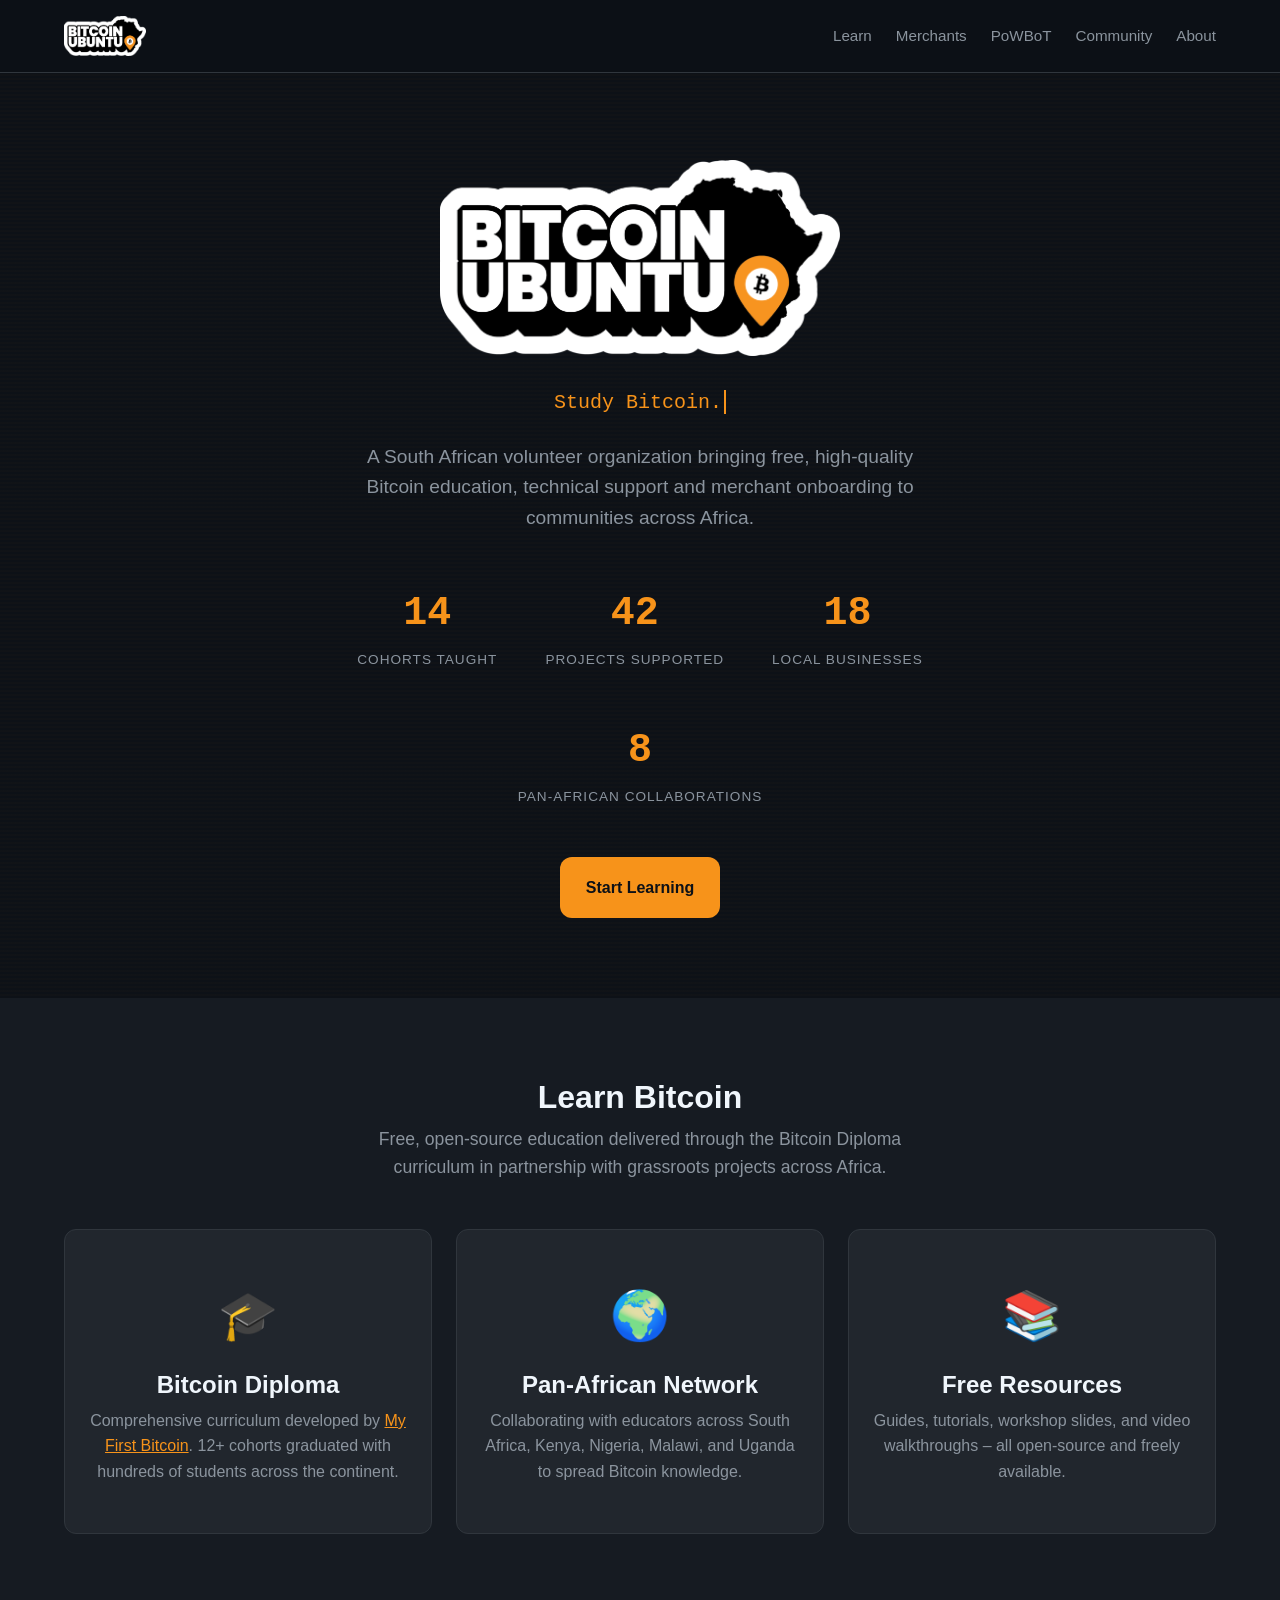
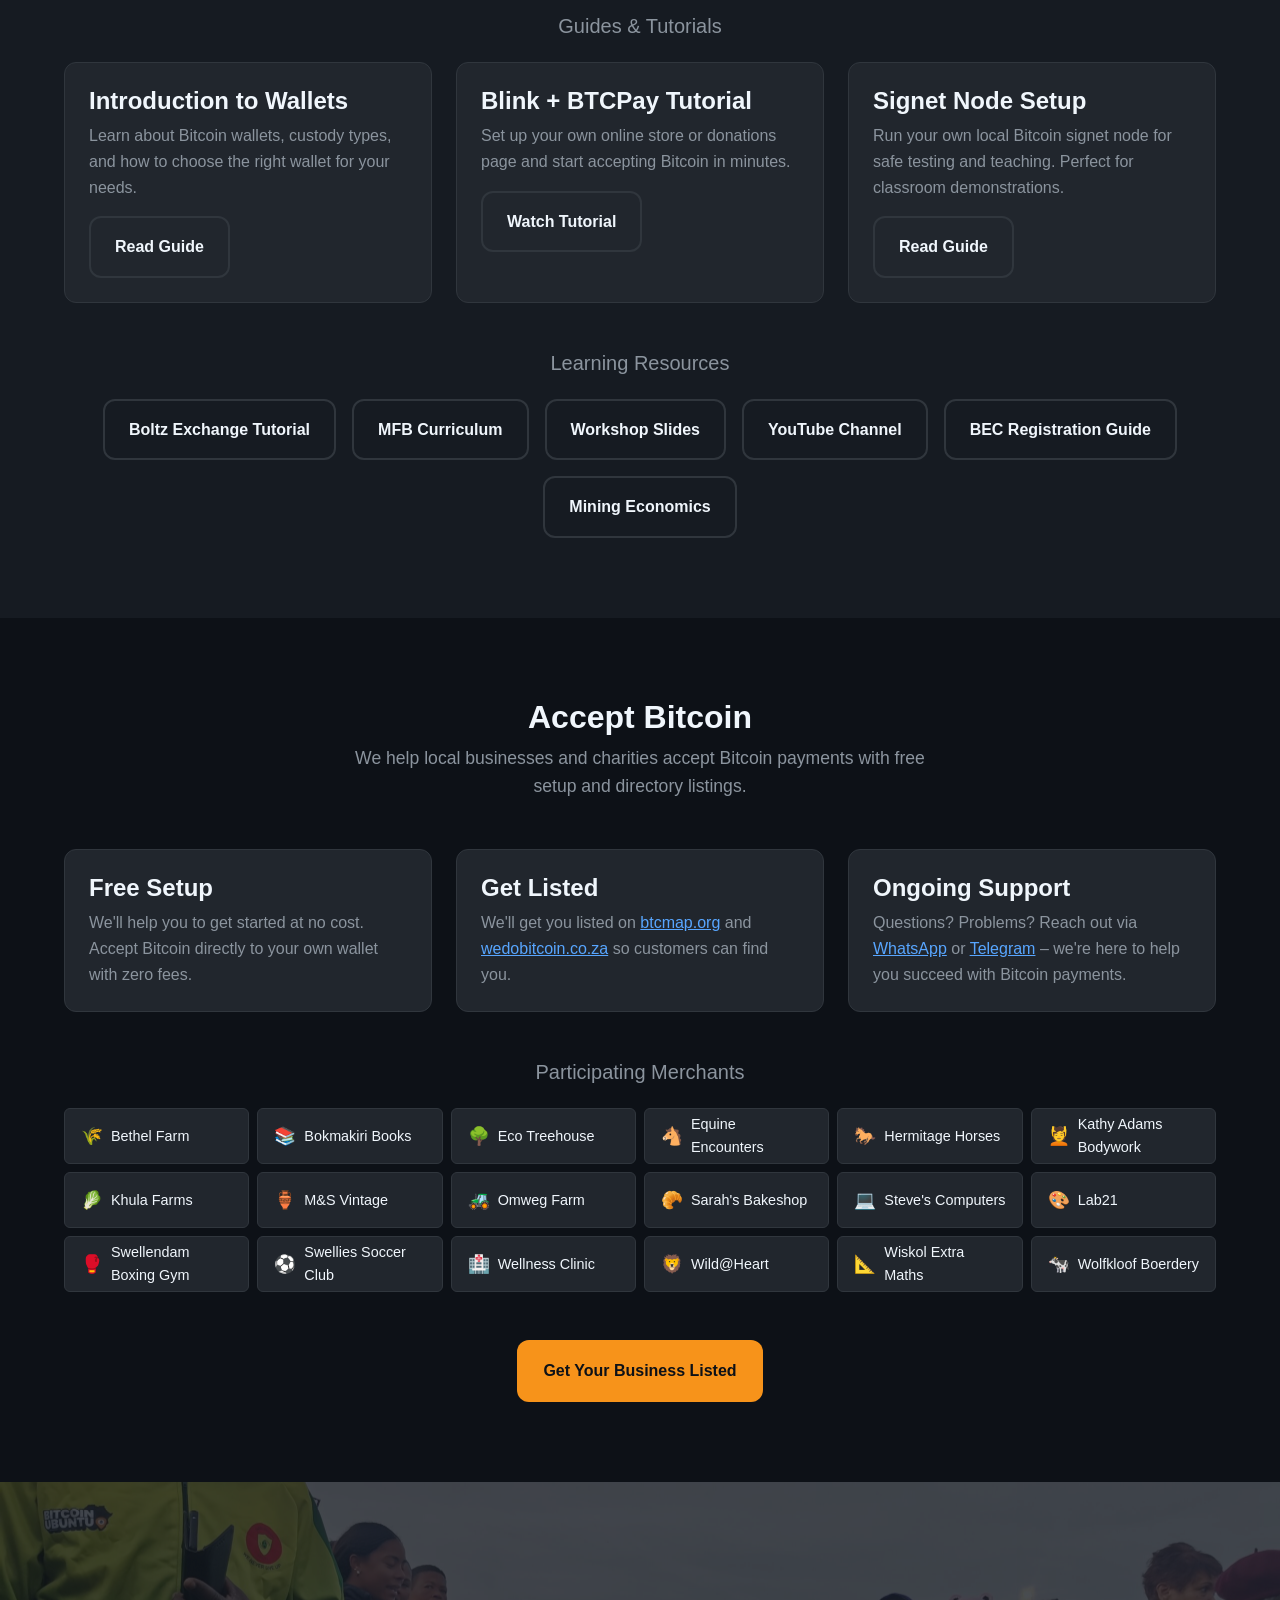
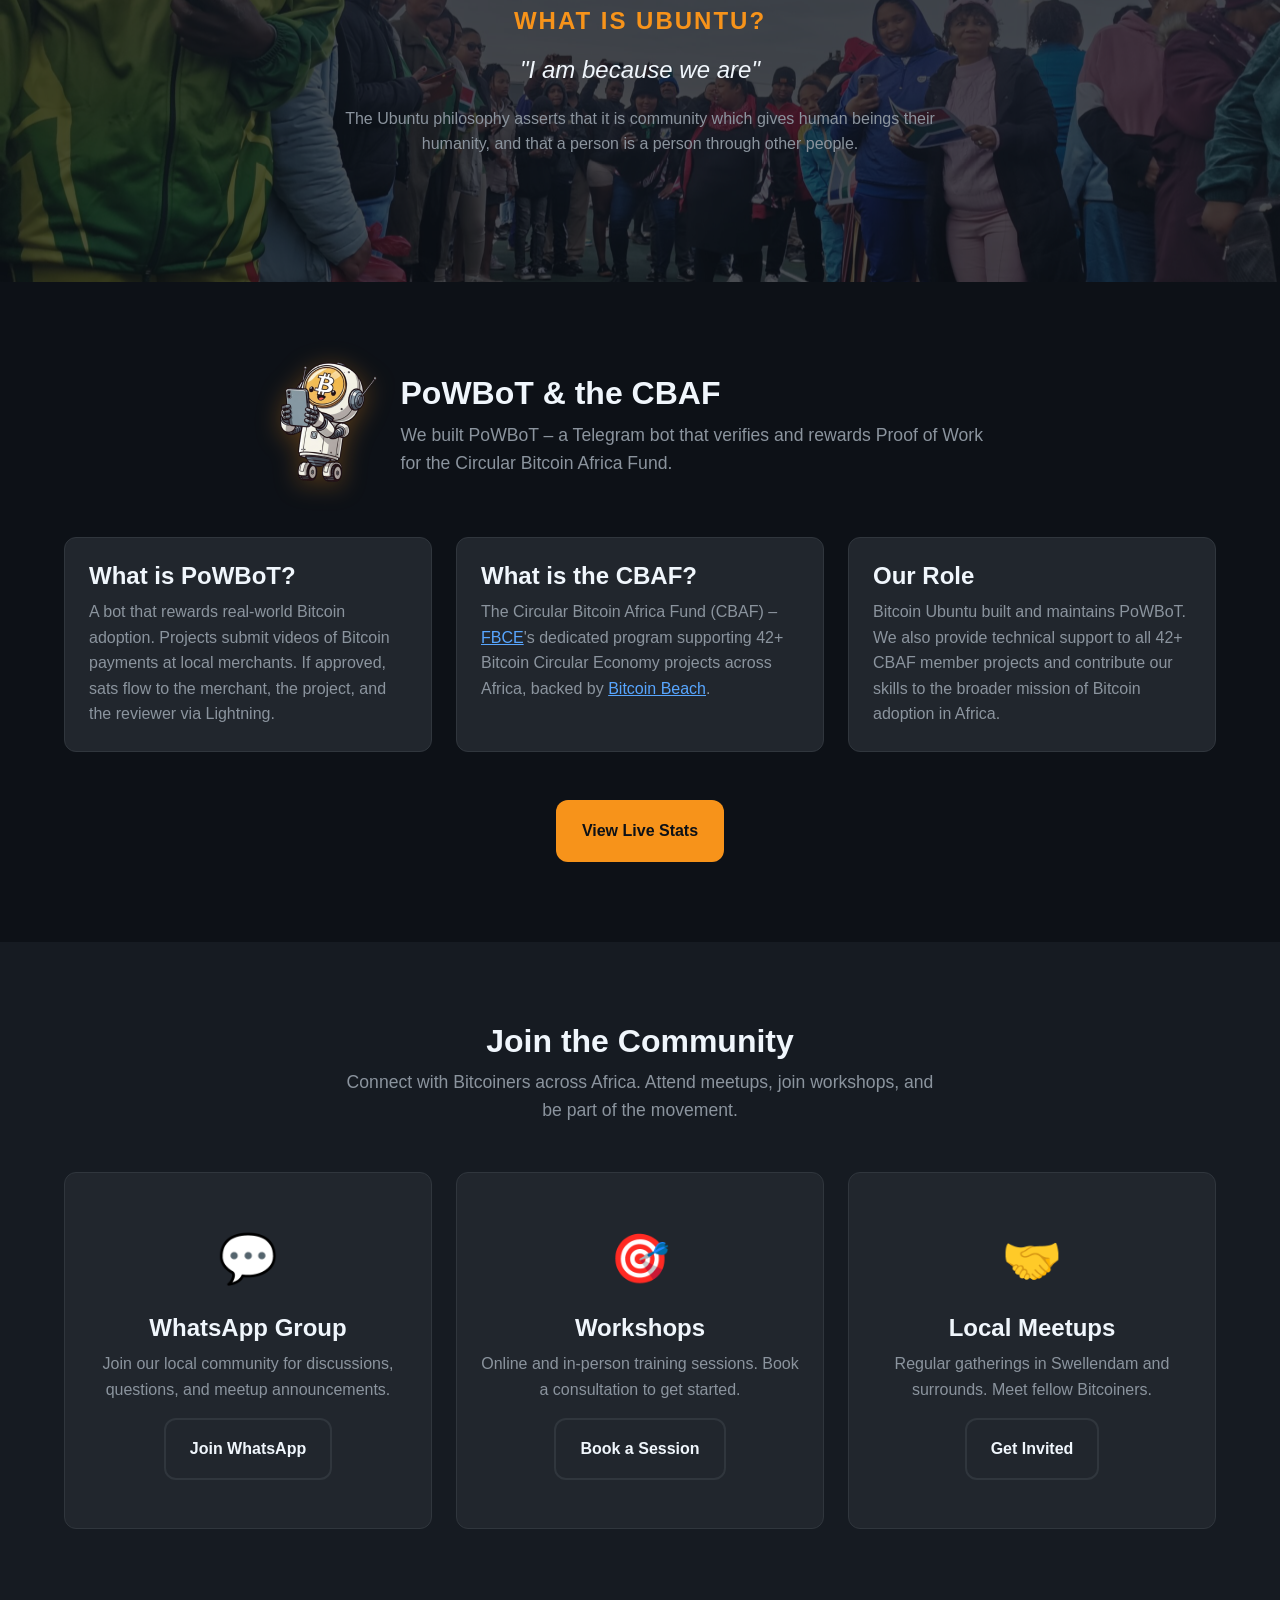
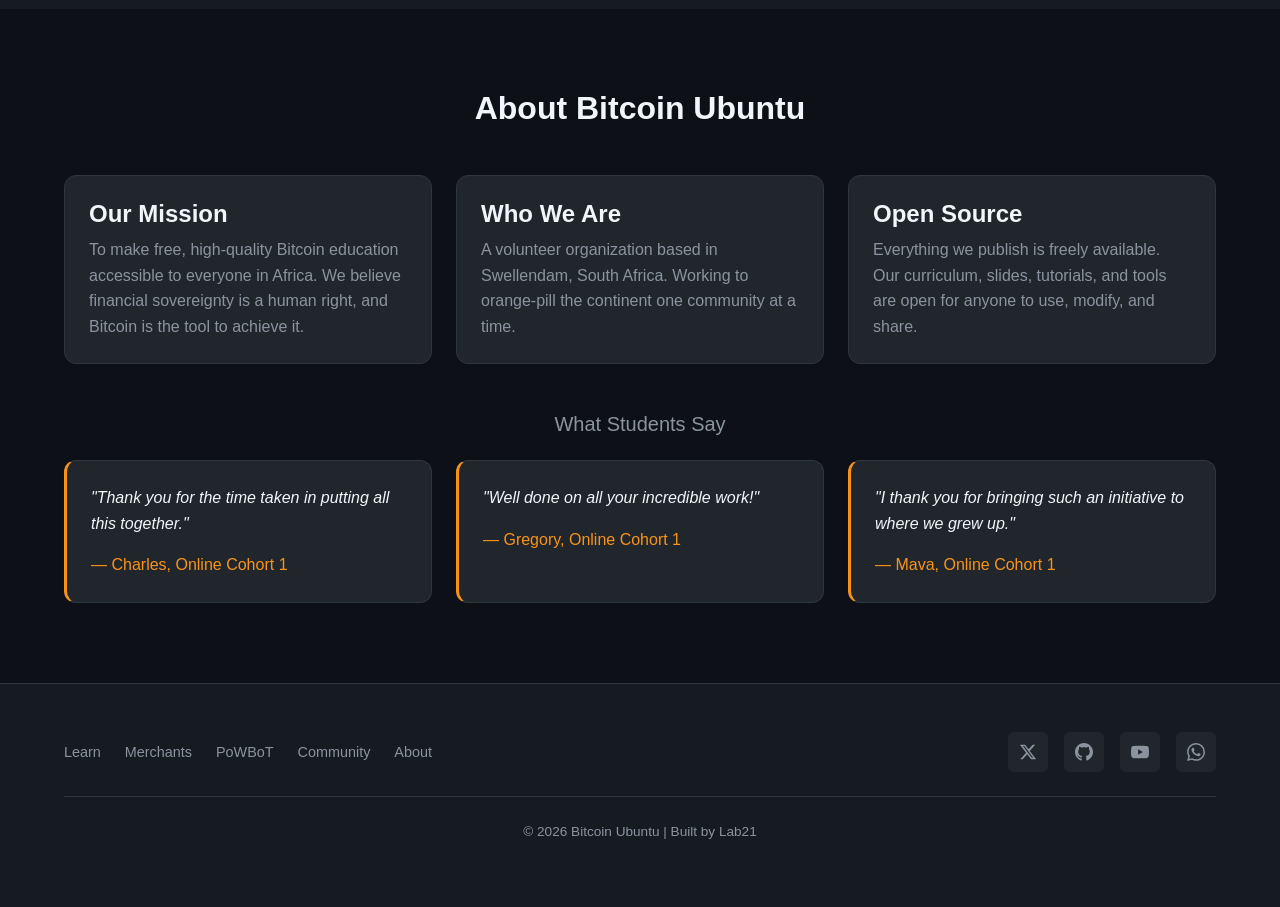
==== index.html @ ec69a024 "Swap PoWBoT and Community sections, remove redundant subtitle - Move PoWBoT section before Community" ====
<!DOCTYPE html>
<html lang="en">
<head>
    <meta charset="UTF-8">
    <meta name="viewport" content="width=device-width, initial-scale=1.0">
    <title>Bitcoin Ubuntu - Bitcoin Education & Adoption in Africa</title>
    <meta name="description" content="South African volunteer organization providing free Bitcoin education and merchant onboarding across Africa.">

    <!-- Favicon -->
    <link rel="icon" type="image/png" href="assets/images/logo.png">

    <!-- Open Graph -->
    <meta property="og:type" content="website">
    <meta property="og:url" content="https://bitcoinubuntu.org/">
    <meta property="og:title" content="Bitcoin Ubuntu - Bitcoin Education & Adoption in Africa">
    <meta property="og:description" content="Free Bitcoin education and merchant onboarding across Africa. I am because we are.">
    <meta property="og:image" content="assets/images/logo.png">

    <!-- Twitter Card -->
    <meta name="twitter:card" content="summary_large_image">
    <meta name="twitter:site" content="@BitcoinUbuntu">

    <!-- Styles -->
    <link rel="stylesheet" href="assets/css/styles.css">
</head>
<body>
    <!-- Navigation -->
    <nav class="nav">
        <div class="nav-container">
            <a href="#" class="nav-logo">
                <img src="assets/images/logo.png" alt="Bitcoin Ubuntu">
            </a>
            <button class="nav-toggle" aria-label="Toggle navigation">
                <span></span>
                <span></span>
                <span></span>
            </button>
            <ul class="nav-links">
                <li><a href="#learn">Learn</a></li>
                <li><a href="#merchants">Merchants</a></li>
                <li><a href="#powbot">PoWBoT</a></li>
                <li><a href="#community">Community</a></li>
                <!-- <li><a href="#support">Support</a></li> -->
                <li><a href="#about">About</a></li>
            </ul>
        </div>
    </nav>

    <!-- Hero Section -->
    <section class="hero">
        <div class="hero-content">
            <img src="assets/images/logo.png" alt="Bitcoin Ubuntu" class="hero-logo">

            <p class="hero-tagline">
                <span id="typed-tagline"></span><span class="typing-cursor"></span>
            </p>

            <p class="hero-description">
                A South African volunteer organization bringing free, high-quality Bitcoin education, technical support and merchant onboarding to communities across Africa.
            </p>

            <!-- Bitcoin Ubuntu Impact Stats -->
            <div class="hero-stats" id="hero-stats">
                <div class="hero-stat">
                    <span class="hero-stat-value">14</span>
                    <span class="hero-stat-label">Cohorts Taught</span>
                </div>
                <div class="hero-stat">
                    <span class="hero-stat-value">42</span>
                    <span class="hero-stat-label">Projects Supported</span>
                </div>
                <div class="hero-stat">
                    <span class="hero-stat-value">18</span>
                    <span class="hero-stat-label">Local Businesses</span>
                </div>
                <div class="hero-stat">
                    <span class="hero-stat-value">8</span>
                    <span class="hero-stat-label">Pan-African Collaborations</span>
                </div>
            </div>

            <div class="hero-cta">
                <a href="#learn" class="btn btn-primary">Start Learning</a>
                <!-- <a href="#support" class="btn btn-secondary">Support the Mission</a> -->
            </div>
        </div>
    </section>

    <!-- Learn Section -->
    <section class="section" id="learn" style="background: var(--bg-secondary);">
        <div class="container">
            <div class="section-header">
                <h2>Learn Bitcoin</h2>
                <p>Free, open-source education delivered through the Bitcoin Diploma curriculum in partnership with grassroots projects across Africa.</p>
            </div>

            <div class="card-grid">
                <div class="card feature-card">
                    <div class="feature-icon">🎓</div>
                    <h3>Bitcoin Diploma</h3>
                    <p>Comprehensive curriculum developed by <a href="https://myfirstbitcoin.io/" target="_blank" style="color: var(--accent-orange); text-decoration: underline;">My First Bitcoin</a>. 12+ cohorts graduated with hundreds of students across the continent.</p>
                </div>
                <div class="card feature-card">
                    <div class="feature-icon">🌍</div>
                    <h3>Pan-African Network</h3>
                    <p>Collaborating with educators across South Africa, Kenya, Nigeria, Malawi, and Uganda to spread Bitcoin knowledge.</p>
                </div>
                <div class="card feature-card">
                    <div class="feature-icon">📚</div>
                    <h3>Free Resources</h3>
                    <p>Guides, tutorials, workshop slides, and video walkthroughs – all open-source and freely available.</p>
                </div>
            </div>


            <!-- Guides & Tutorials -->
            <div style="margin-top: var(--spacing-2xl);">
                <h4 style="color: var(--text-secondary); margin-bottom: var(--spacing-lg); font-weight: 400; text-align: center;">Guides & Tutorials</h4>
                <div class="card-grid" style="margin-bottom: var(--spacing-xl);">
                    <div class="card">
                        <h3 class="text-blue">Introduction to Wallets</h3>
                        <p>Learn about Bitcoin wallets, custody types, and how to choose the right wallet for your needs.</p>
                        <a href="wallets.html" class="btn btn-secondary" style="margin-top: var(--spacing-md);">Read Guide</a>
                    </div>
                    <div class="card">
                        <h3 class="text-purple">Blink + BTCPay Tutorial</h3>
                        <p>Set up your own online store or donations page and start accepting Bitcoin in minutes.</p>
                        <a href="https://youtu.be/uBrmsE4yt2E" target="_blank" class="btn btn-secondary" style="margin-top: var(--spacing-md);">Watch Tutorial</a>
                    </div>
                    <div class="card">
                        <h3 class="text-green">Signet Node Setup</h3>
                        <p>Run your own local Bitcoin signet node for safe testing and teaching. Perfect for classroom demonstrations.</p>
                        <a href="signet-guide.html" class="btn btn-secondary" style="margin-top: var(--spacing-md);">Read Guide</a>
                    </div>
                </div>
            </div>

            <!-- Resources Links -->
            <div style="margin-top: var(--spacing-xl); text-align: center;">
                <h4 style="color: var(--text-secondary); margin-bottom: var(--spacing-lg); font-weight: 400;">Learning Resources</h4>
                <div style="display: flex; flex-wrap: wrap; justify-content: center; gap: var(--spacing-md);">
                    <a href="https://www.youtube.com/watch?v=VSyyas2Nvnw" target="_blank" class="btn btn-secondary">Boltz Exchange Tutorial</a>
                    <a href="https://github.com/MyFirstBitcoin/mfb-curriculum" target="_blank" class="btn btn-secondary">MFB Curriculum</a>
                    <a href="https://github.com/MyFirstBitcoin/Light-Node-Directory/tree/main/South%20Africa%20--%20Bitcoin%20Ubuntu" target="_blank" class="btn btn-secondary">Workshop Slides</a>
                    <a href="https://www.youtube.com/@BitcoinUbuntu" target="_blank" class="btn btn-secondary">YouTube Channel</a>
                    <a href="bec-guide.html" class="btn btn-secondary">BEC Registration Guide</a>
                    <a href="articles/physics-forgot-the-facts.html" class="btn btn-secondary">Mining Economics</a>
                </div>
            </div>
        </div>
    </section>

    <!-- Merchants Section -->
    <section class="section" id="merchants">
        <div class="container">
            <div class="section-header">
                <h2>Accept Bitcoin</h2>
                <p>We help local businesses and charities accept Bitcoin payments with free setup and directory listings.</p>
            </div>

            <div class="card-grid" style="margin-bottom: var(--spacing-xl);">
                <div class="card">
                    <h3 class="text-green">Free Setup</h3>
                    <p>We'll help you to get started at no cost. Accept Bitcoin directly to your own wallet with zero fees.</p>
                </div>
                <div class="card">
                    <h3 class="text-green">Get Listed</h3>
                    <p>We'll get you listed on <a href="https://btcmap.org" target="_blank" style="color: var(--accent-blue); text-decoration: underline;">btcmap.org</a> and <a href="https://wedobitcoin.co.za" target="_blank" style="color: var(--accent-blue); text-decoration: underline;">wedobitcoin.co.za</a> so customers can find you.</p>
                </div>
                <div class="card">
                    <h3 class="text-green">Ongoing Support</h3>
                    <p>Questions? Problems? Reach out via <a href="https://wa.me/27713389109" target="_blank" style="color: var(--accent-blue); text-decoration: underline;">WhatsApp</a> or <a href="https://t.me/bitcoinubuntu" target="_blank" style="color: var(--accent-blue); text-decoration: underline;">Telegram</a> – we're here to help you succeed with Bitcoin payments.</p>
                </div>
            </div>

            <h4 style="text-align: center; color: var(--text-secondary); margin-bottom: var(--spacing-lg); font-weight: 400;">Participating Merchants</h4>

            <div class="merchant-grid" id="merchant-grid">
                <!-- Populated by JavaScript -->
            </div>

            <div style="text-align: center; margin-top: var(--spacing-xl);">
                <a href="https://wa.me/27713389109" target="_blank" class="btn btn-primary">Get Your Business Listed</a>
            </div>
        </div>
    </section>

    <!-- Ubuntu Philosophy Quote Banner -->
    <section class="quote-banner ubuntu-banner" data-parallax="0.4">
        <div class="quote-banner-bg"></div>
        <div class="quote-banner-overlay"></div>
        <div class="quote-banner-content">
            <h3>What is Ubuntu?</h3>
            <blockquote>"I am because we are"</blockquote>
            <p style="color: var(--text-secondary); max-width: 600px; margin: 0 auto;">The Ubuntu philosophy asserts that it is community which gives human beings their humanity, and that a person is a person through other people.</p>
        </div>
    </section>

    <!-- PoWBoT & CBAF Section -->
    <section class="section" id="powbot">
        <div class="container">
            <div class="section-header-with-mascot">
                <a href="https://powbot.africa" target="_blank" title="View PoWBoT Stats">
                    <img src="assets/images/mascot.png" alt="PoWBoT Mascot" class="section-mascot">
                </a>
                <div class="section-header-text">
                    <h2>PoWBoT & the CBAF</h2>
                    <p>We built PoWBoT – a Telegram bot that verifies and rewards Proof of Work for the Circular Bitcoin Africa Fund.</p>
                </div>
            </div>

            <div class="card-grid" style="margin-bottom: var(--spacing-xl);">
                <div class="card">
                    <h3 class="text-orange">What is PoWBoT?</h3>
                    <p>A bot that rewards real-world Bitcoin adoption. Projects submit videos of Bitcoin payments at local merchants. If approved, sats flow to the merchant, the project, and the reviewer via Lightning.</p>
                </div>
                <div class="card">
                    <h3 class="text-orange">What is the CBAF?</h3>
                    <p>The Circular Bitcoin Africa Fund (CBAF) – <a href="https://fbce.io/" target="_blank" style="color: var(--accent-blue); text-decoration: underline;">FBCE</a>'s dedicated program supporting 42+ Bitcoin Circular Economy projects across Africa, backed by <a href="https://twitter.com/bitcoinbeach" target="_blank" style="color: var(--accent-blue); text-decoration: underline;">Bitcoin Beach</a>.</p>
                </div>
                <div class="card">
                    <h3 class="text-orange">Our Role</h3>
                    <p>Bitcoin Ubuntu built and maintains PoWBoT. We also provide technical support to all 42+ CBAF member projects and contribute our skills to the broader mission of Bitcoin adoption in Africa.</p>
                </div>
            </div>

            <div style="text-align: center;">
                <a href="https://powbot.africa" target="_blank" class="btn btn-primary">View Live Stats</a>
            </div>
        </div>
    </section>

    <!-- Community Section -->
    <section class="section" id="community" style="background: var(--bg-secondary);">
        <div class="container">
            <div class="section-header">
                <h2>Join the Community</h2>
                <p>Connect with Bitcoiners across Africa. Attend meetups, join workshops, and be part of the movement.</p>
            </div>

            <div class="card-grid">
                <div class="card feature-card">
                    <div class="feature-icon">💬</div>
                    <h3>WhatsApp Group</h3>
                    <p>Join our local community for discussions, questions, and meetup announcements.</p>
                    <a href="https://wa.me/27713389109" target="_blank" class="btn btn-secondary" style="margin-top: var(--spacing-md);">Join WhatsApp</a>
                </div>
                <div class="card feature-card">
                    <div class="feature-icon">🎯</div>
                    <h3>Workshops</h3>
                    <p>Online and in-person training sessions. Book a consultation to get started.</p>
                    <a href="https://wa.me/27713389109" target="_blank" class="btn btn-secondary" style="margin-top: var(--spacing-md);">Book a Session</a>
                </div>
                <div class="card feature-card">
                    <div class="feature-icon">🤝</div>
                    <h3>Local Meetups</h3>
                    <p>Regular gatherings in Swellendam and surrounds. Meet fellow Bitcoiners.</p>
                    <a href="https://wa.me/27713389109" target="_blank" class="btn btn-secondary" style="margin-top: var(--spacing-md);">Get Invited</a>
                </div>
            </div>
        </div>
    </section>

    <!-- Support Section (commented out - can be restored later)
    <section class="section" id="support" style="background: var(--bg-secondary);">
        <div class="container">
            <div class="section-header">
                <h2>Support Our Work</h2>
                <p>Your donations fund Bitcoin Ubuntu's education, merchant onboarding, and community outreach efforts in South Africa and beyond.</p>
            </div>

            <div class="card-grid">
                <div class="card stat-card">
                    <div id="blink-pay-button-container"></div>
                    <p style="color: var(--text-secondary); margin-top: var(--spacing-md); text-align: center; font-size: 0.85rem;">
                        Or send to: <span class="mono">bitcoinubuntu@blink.sv</span>
                    </p>
                </div>
                <div class="card">
                    <h3>Where Your Sats Go</h3>
                    <p style="color: var(--text-secondary);">100% of donations support our volunteer-run initiatives:</p>
                    <div style="margin-top: var(--spacing-md);">
                        <div class="sats-row">
                            <span style="color: var(--text-secondary);">Education</span>
                            <span class="mono text-orange">Bitcoin Diploma cohorts</span>
                        </div>
                        <div class="sats-row">
                            <span style="color: var(--text-secondary);">Onboarding</span>
                            <span class="mono text-orange">Merchant setup and support</span>
                        </div>
                        <div class="sats-row">
                            <span style="color: var(--text-secondary);">Outreach</span>
                            <span class="mono text-orange">Workshops & meetups</span>
                        </div>
                        <div class="sats-row">
                            <span style="color: var(--text-secondary);">Resources</span>
                            <span class="mono text-orange">Free guides & materials</span>
                        </div>
                        <div class="sats-row" style="border-bottom: none;">
                            <span style="color: var(--text-secondary);">Rewards</span>
                            <span class="mono text-orange">Incentive programmes</span>
                        </div>
                    </div>
                </div>
            </div>
        </div>
    </section>
    -->

    <!-- About Section -->
    <section class="section" id="about">
        <div class="container">
            <div class="section-header">
                <h2>About Bitcoin Ubuntu</h2>
                
            </div>

            <div class="card-grid">
                <div class="card">
                    <h3>Our Mission</h3>
                    <p>To make free, high-quality Bitcoin education accessible to everyone in Africa. We believe financial sovereignty is a human right, and Bitcoin is the tool to achieve it.</p>
                </div>
                <div class="card">
                    <h3>Who We Are</h3>
                    <p>A volunteer organization based in Swellendam, South Africa. Working to orange-pill the continent one community at a time.</p>
                </div>
                <div class="card">
                    <h3>Open Source</h3>
                    <p>Everything we publish is freely available. Our curriculum, slides, tutorials, and tools are open for anyone to use, modify, and share.</p>
                </div>
            </div>

            <!-- Testimonials -->
            <div style="margin-top: var(--spacing-xl);">
                <h4 style="text-align: center; color: var(--text-secondary); margin-bottom: var(--spacing-lg); font-weight: 400;">What Students Say</h4>
                <div class="card-grid">
                    <div class="card" style="border-left: 3px solid var(--accent-orange);">
                        <p style="font-style: italic; color: var(--text-primary);">"Thank you for the time taken in putting all this together."</p>
                        <p style="margin-top: var(--spacing-md); margin-bottom: 0; color: var(--accent-orange); font-weight: 500;">— Charles, Online Cohort 1</p>
                    </div>
                    <div class="card" style="border-left: 3px solid var(--accent-orange);">
                        <p style="font-style: italic; color: var(--text-primary);">"Well done on all your incredible work!"</p>
                        <p style="margin-top: var(--spacing-md); margin-bottom: 0; color: var(--accent-orange); font-weight: 500;">— Gregory, Online Cohort 1</p>
                    </div>
                    <div class="card" style="border-left: 3px solid var(--accent-orange);">
                        <p style="font-style: italic; color: var(--text-primary);">"I thank you for bringing such an initiative to where we grew up."</p>
                        <p style="margin-top: var(--spacing-md); margin-bottom: 0; color: var(--accent-orange); font-weight: 500;">— Mava, Online Cohort 1</p>
                    </div>
                </div>
            </div>
        </div>
    </section>

    <!-- Footer -->
    <footer class="footer">
        <div class="container">
            <div class="footer-content">
                <button class="footer-toggle" aria-label="Toggle footer navigation">
                    <span></span>
                    <span></span>
                    <span></span>
                </button>
                <ul class="footer-links">
                    <li><a href="#learn">Learn</a></li>
                    <li><a href="#merchants">Merchants</a></li>
                    <li><a href="#powbot">PoWBoT</a></li>
                    <li><a href="#community">Community</a></li>
                    <!-- <li><a href="#support">Support</a></li> -->
                    <li><a href="#about">About</a></li>
                </ul>
                <div class="footer-social">
                    <a href="https://x.com/BitcoinUbuntu" target="_blank" title="X (Twitter)">
                        <svg width="18" height="18" viewBox="0 0 24 24" fill="currentColor"><path d="M18.244 2.25h3.308l-7.227 8.26 8.502 11.24H16.17l-5.214-6.817L4.99 21.75H1.68l7.73-8.835L1.254 2.25H8.08l4.713 6.231zm-1.161 17.52h1.833L7.084 4.126H5.117z"/></svg>
                    </a>
                    <a href="https://github.com/BitcoinUbuntu" target="_blank" title="GitHub">
                        <svg width="18" height="18" viewBox="0 0 24 24" fill="currentColor"><path d="M12 0c-6.626 0-12 5.373-12 12 0 5.302 3.438 9.8 8.207 11.387.599.111.793-.261.793-.577v-2.234c-3.338.726-4.033-1.416-4.033-1.416-.546-1.387-1.333-1.756-1.333-1.756-1.089-.745.083-.729.083-.729 1.205.084 1.839 1.237 1.839 1.237 1.07 1.834 2.807 1.304 3.492.997.107-.775.418-1.305.762-1.604-2.665-.305-5.467-1.334-5.467-5.931 0-1.311.469-2.381 1.236-3.221-.124-.303-.535-1.524.117-3.176 0 0 1.008-.322 3.301 1.23.957-.266 1.983-.399 3.003-.404 1.02.005 2.047.138 3.006.404 2.291-1.552 3.297-1.23 3.297-1.23.653 1.653.242 2.874.118 3.176.77.84 1.235 1.911 1.235 3.221 0 4.609-2.807 5.624-5.479 5.921.43.372.823 1.102.823 2.222v3.293c0 .319.192.694.801.576 4.765-1.589 8.199-6.086 8.199-11.386 0-6.627-5.373-12-12-12z"/></svg>
                    </a>
                    <a href="https://www.youtube.com/@BitcoinUbuntu" target="_blank" title="YouTube">
                        <svg width="18" height="18" viewBox="0 0 24 24" fill="currentColor"><path d="M23.498 6.186a3.016 3.016 0 0 0-2.122-2.136C19.505 3.545 12 3.545 12 3.545s-7.505 0-9.377.505A3.017 3.017 0 0 0 .502 6.186C0 8.07 0 12 0 12s0 3.93.502 5.814a3.016 3.016 0 0 0 2.122 2.136c1.871.505 9.376.505 9.376.505s7.505 0 9.377-.505a3.015 3.015 0 0 0 2.122-2.136C24 15.93 24 12 24 12s0-3.93-.502-5.814zM9.545 15.568V8.432L15.818 12l-6.273 3.568z"/></svg>
                    </a>
                    <a href="https://wa.me/27713389109" target="_blank" title="WhatsApp">
                        <svg width="18" height="18" viewBox="0 0 24 24" fill="currentColor"><path d="M17.472 14.382c-.297-.149-1.758-.867-2.03-.967-.273-.099-.471-.148-.67.15-.197.297-.767.966-.94 1.164-.173.199-.347.223-.644.075-.297-.15-1.255-.463-2.39-1.475-.883-.788-1.48-1.761-1.653-2.059-.173-.297-.018-.458.13-.606.134-.133.298-.347.446-.52.149-.174.198-.298.298-.497.099-.198.05-.371-.025-.52-.075-.149-.669-1.612-.916-2.207-.242-.579-.487-.5-.669-.51-.173-.008-.371-.01-.57-.01-.198 0-.52.074-.792.372-.272.297-1.04 1.016-1.04 2.479 0 1.462 1.065 2.875 1.213 3.074.149.198 2.096 3.2 5.077 4.487.709.306 1.262.489 1.694.625.712.227 1.36.195 1.871.118.571-.085 1.758-.719 2.006-1.413.248-.694.248-1.289.173-1.413-.074-.124-.272-.198-.57-.347m-5.421 7.403h-.004a9.87 9.87 0 01-5.031-1.378l-.361-.214-3.741.982.998-3.648-.235-.374a9.86 9.86 0 01-1.51-5.26c.001-5.45 4.436-9.884 9.888-9.884 2.64 0 5.122 1.03 6.988 2.898a9.825 9.825 0 012.893 6.994c-.003 5.45-4.437 9.884-9.885 9.884m8.413-18.297A11.815 11.815 0 0012.05 0C5.495 0 .16 5.335.157 11.892c0 2.096.547 4.142 1.588 5.945L.057 24l6.305-1.654a11.882 11.882 0 005.683 1.448h.005c6.554 0 11.89-5.335 11.893-11.893a11.821 11.821 0 00-3.48-8.413z"/></svg>
                    </a>
                </div>
            </div>
            <p class="footer-copy">
                &copy; 2026 Bitcoin Ubuntu | Built by Lab21
            </p>
        </div>
    </footer>

    <!-- JavaScript -->
    <script src="assets/js/main.js"></script>
    <!-- Blink Pay Button script (commented out - can be restored later)
    <script src="https://blinkbitcoin.github.io/donation-button.blink.sv/js/blink-pay-button.js"></script>
    <script>
        function initBlinkPayButton() {
            if (typeof BlinkPayButton !== 'undefined') {
                BlinkPayButton.init({
                    username: 'bitcoinubuntu',
                    containerId: 'blink-pay-button-container',
                    themeMode: 'dark',
                    language: 'en',
                    defaultAmount: 1000,
                    supportedCurrencies: [{"code": "sats", "name": "sats", "isCrypto": true}],
                    debug: false
                });
            } else {
                setTimeout(initBlinkPayButton, 100);
            }
        }

        if (document.readyState === 'loading') {
            document.addEventListener('DOMContentLoaded', initBlinkPayButton);
        } else {
            initBlinkPayButton();
        }
    </script>
    -->
</body>
</html>
---- assets/css/styles.css ----
/* Bitcoin Ubuntu - Main Stylesheet */

/* ========================================
   CSS CUSTOM PROPERTIES
   ======================================== */

:root {
    /* Backgrounds */
    --bg-primary: #0d1117;
    --bg-secondary: #161b22;
    --bg-card: #21262d;

    /* Text */
    --text-primary: #f0f6fc;
    --text-secondary: #8b949e;

    /* Vibrant Accents */
    --accent-orange: #f7931a;
    --accent-green: #3fb950;
    --accent-blue: #58a6ff;
    --accent-purple: #a371f7;
    --accent-red: #f85149;

    /* Borders */
    --border: #30363d;

    /* Typography - System UI fonts (matches PoWBoT dashboard) */
    --font-body: -apple-system, BlinkMacSystemFont, 'Segoe UI', Roboto, Oxygen, Ubuntu, sans-serif;
    --font-mono: ui-monospace, SFMono-Regular, 'SF Mono', Menlo, Consolas, 'Liberation Mono', monospace;

    /* Spacing */
    --spacing-xs: 4px;
    --spacing-sm: 8px;
    --spacing-md: 16px;
    --spacing-lg: 24px;
    --spacing-xl: 48px;
    --spacing-2xl: 80px;

    /* Border radius */
    --radius-sm: 6px;
    --radius-md: 12px;
    --radius-lg: 16px;

    /* Transitions */
    --transition-fast: 150ms ease;
    --transition-normal: 250ms ease;
}

/* ========================================
   RESET & BASE
   ======================================== */

*, *::before, *::after {
    margin: 0;
    padding: 0;
    box-sizing: border-box;
}

html {
    scroll-behavior: smooth;
    overflow-x: hidden;
}

@media (prefers-reduced-motion: reduce) {
    html {
        scroll-behavior: auto;
    }
    *, *::before, *::after {
        animation-duration: 0.01ms !important;
        animation-iteration-count: 1 !important;
        transition-duration: 0.01ms !important;
    }
}

body {
    font-family: var(--font-body);
    font-size: 16px;
    line-height: 1.6;
    color: var(--text-primary);
    background: var(--bg-primary);
    min-height: 100vh;
    overflow-x: hidden;
}

/* ========================================
   TYPOGRAPHY
   ======================================== */

h1, h2, h3, h4, h5, h6 {
    font-family: var(--font-body);
    font-weight: 600;
    line-height: 1.2;
    margin-bottom: var(--spacing-md);
}

h1 { font-size: 3rem; font-weight: 700; }
h2 { font-size: 2rem; }
h3 { font-size: 1.5rem; }
h4 { font-size: 1.25rem; }

p {
    margin-bottom: var(--spacing-md);
    color: var(--text-secondary);
}

a {
    color: var(--accent-blue);
    text-decoration: none;
    transition: color var(--transition-fast);
}

a:hover {
    color: var(--accent-orange);
}

.mono {
    font-family: var(--font-mono);
}

.text-orange { color: var(--accent-orange); }
.text-green { color: var(--accent-green); }
.text-blue { color: var(--accent-blue); }
.text-purple { color: var(--accent-purple); }

/* ========================================
   LAYOUT
   ======================================== */

.container {
    max-width: 1200px;
    margin: 0 auto;
    padding: 0 var(--spacing-lg);
}

.section {
    padding: var(--spacing-2xl) 0;
}

.section-header {
    text-align: center;
    margin-bottom: var(--spacing-xl);
}

.section-header h2 {
    color: var(--text-primary);
    margin-bottom: var(--spacing-sm);
}

.section-header p {
    font-size: 1.1rem;
    max-width: 600px;
    margin: 0 auto;
}

/* Section header with mascot */
.section-header-with-mascot {
    display: flex;
    align-items: center;
    justify-content: center;
    gap: var(--spacing-lg);
    margin-bottom: var(--spacing-xl);
    text-align: left;
}

.section-header-with-mascot .section-header-text {
    max-width: 600px;
}

.section-header-with-mascot h2 {
    color: var(--text-primary);
    margin-bottom: var(--spacing-sm);
}

.section-header-with-mascot p {
    font-size: 1.1rem;
    color: var(--text-secondary);
    margin: 0;
}

.section-mascot {
    height: 120px;
    width: auto;
    object-fit: contain;
    filter: drop-shadow(0 4px 12px rgba(247, 147, 26, 0.3));
    transition: transform 0.25s ease;
    flex-shrink: 0;
}

.section-mascot:hover {
    transform: scale(1.08);
}

@media (max-width: 600px) {
    .section-header-with-mascot {
        flex-direction: column;
        text-align: center;
    }

    .section-mascot {
        height: 100px;
    }
}

/* ========================================
   NAVIGATION
   ======================================== */

.nav {
    position: fixed;
    top: 0;
    left: 0;
    right: 0;
    z-index: 1000;
    background: rgba(13, 17, 23, 0.9);
    backdrop-filter: blur(10px);
    border-bottom: 1px solid var(--border);
}

.nav-container {
    max-width: 1200px;
    margin: 0 auto;
    padding: var(--spacing-md) var(--spacing-lg);
    display: flex;
    align-items: center;
    justify-content: space-between;
}

.nav-logo {
    display: flex;
    align-items: center;
    gap: var(--spacing-sm);
}

.nav-logo img {
    height: 40px;
    width: auto;
}

.nav-links {
    display: flex;
    align-items: center;
    gap: var(--spacing-lg);
    list-style: none;
}

.nav-links a {
    color: var(--text-secondary);
    font-weight: 500;
    font-size: 0.95rem;
    transition: color var(--transition-fast);
}

.nav-links a:hover,
.nav-links a.active {
    color: var(--accent-orange);
}

.nav-toggle {
    display: none;
    flex-direction: column;
    gap: 4px;
    background: none;
    border: none;
    cursor: pointer;
    padding: var(--spacing-sm);
}

.nav-toggle span {
    width: 24px;
    height: 2px;
    background: var(--text-primary);
    transition: var(--transition-fast);
}

@media (max-width: 768px) {
    .nav-toggle {
        display: flex;
    }

    .nav-links {
        position: absolute;
        top: 100%;
        left: 0;
        right: 0;
        flex-direction: column;
        background: var(--bg-secondary);
        border-bottom: 1px solid var(--border);
        padding: var(--spacing-lg);
        gap: var(--spacing-md);
        display: none;
    }

    .nav-links.active {
        display: flex;
    }
}

/* ========================================
   HERO SECTION
   ======================================== */

.hero {
    min-height: 100vh;
    display: flex;
    align-items: center;
    justify-content: center;
    text-align: center;
    padding: var(--spacing-2xl) var(--spacing-lg);
    padding-top: calc(var(--spacing-2xl) + 80px);
    position: relative;
    overflow: hidden;
}

.hero::before {
    content: '';
    position: absolute;
    top: 0;
    left: 0;
    right: 0;
    bottom: 0;
    background:
        repeating-linear-gradient(
            0deg,
            transparent,
            transparent 2px,
            rgba(247, 147, 26, 0.03) 2px,
            rgba(247, 147, 26, 0.03) 4px
        );
    pointer-events: none;
    opacity: 0.5;
}

.hero-content {
    position: relative;
    z-index: 1;
    max-width: 800px;
}

.hero-logo {
    max-width: 400px;
    width: 100%;
    margin-bottom: var(--spacing-lg);
}

.hero-tagline {
    font-family: var(--font-mono);
    font-size: 1.25rem;
    color: var(--accent-orange);
    margin-bottom: var(--spacing-lg);
    line-height: 1.5;
}

.hero-description {
    font-size: 1.2rem;
    color: var(--text-secondary);
    margin-bottom: var(--spacing-xl);
    max-width: 600px;
    margin-left: auto;
    margin-right: auto;
}

.hero-stats {
    display: flex;
    justify-content: center;
    gap: var(--spacing-xl);
    flex-wrap: wrap;
    margin-bottom: var(--spacing-xl);
}

.hero-stat {
    text-align: center;
}

.hero-stat-value {
    font-family: var(--font-mono);
    font-size: 2.5rem;
    font-weight: 700;
    color: var(--accent-orange);
    display: block;
}

.hero-stat-label {
    font-size: 0.85rem;
    color: var(--text-secondary);
    text-transform: uppercase;
    letter-spacing: 1px;
}

.hero-cta {
    display: flex;
    justify-content: center;
    gap: var(--spacing-md);
    flex-wrap: wrap;
}

/* ========================================
   BUTTONS
   ======================================== */

.btn {
    display: inline-flex;
    align-items: center;
    gap: var(--spacing-sm);
    padding: var(--spacing-md) var(--spacing-lg);
    border-radius: var(--radius-md);
    font-family: var(--font-body);
    font-weight: 600;
    font-size: 1rem;
    text-decoration: none;
    cursor: pointer;
    border: 2px solid transparent;
    transition: all var(--transition-fast);
}

.btn-primary {
    background: var(--accent-orange);
    color: var(--bg-primary);
}

.btn-primary:hover {
    background: transparent;
    border-color: var(--accent-orange);
    color: var(--accent-orange);
}

.btn-secondary {
    background: transparent;
    border-color: var(--border);
    color: var(--text-primary);
}

.btn-secondary:hover {
    border-color: var(--accent-blue);
    color: var(--accent-blue);
}

/* ========================================
   CARDS
   ======================================== */

.card {
    background: var(--bg-card);
    border: 1px solid var(--border);
    border-radius: var(--radius-md);
    padding: var(--spacing-lg);
    transition: border-color var(--transition-fast);
}

.card:hover {
    border-color: var(--accent-orange);
}

.card-grid {
    display: grid;
    grid-template-columns: repeat(auto-fit, minmax(300px, 1fr));
    gap: var(--spacing-lg);
}

.card h3 {
    color: var(--text-primary);
    margin-bottom: var(--spacing-sm);
}

.card p {
    margin-bottom: 0;
}

/* Feature cards with icons */
.feature-card {
    text-align: center;
    padding: var(--spacing-xl) var(--spacing-lg);
}

.feature-icon {
    font-size: 3rem;
    margin-bottom: var(--spacing-md);
}

/* Stat cards */
.stat-card {
    background: linear-gradient(135deg, rgba(247, 147, 26, 0.1), rgba(247, 147, 26, 0.02));
    border-color: var(--accent-orange);
}

.stat-card .stat-value {
    font-family: var(--font-mono);
    font-size: 2rem;
    font-weight: 700;
    color: var(--accent-orange);
}

.stat-card .stat-label {
    color: var(--text-secondary);
    font-size: 0.9rem;
}

/* Where Your Sats Go rows */
.sats-row {
    display: flex;
    justify-content: space-between;
    align-items: baseline;
    padding: var(--spacing-sm) 0;
    border-bottom: 1px solid var(--border);
    gap: var(--spacing-md);
}

/* ========================================
   PARTNER GRID
   ======================================== */

.partner-grid {
    display: flex;
    flex-wrap: wrap;
    gap: var(--spacing-lg);
    align-items: center;
    justify-content: center;
}

.partner-logo {
    max-width: 100px;
    max-height: 50px;
    width: auto;
    height: auto;
    opacity: 0.9;
    transition: all var(--transition-fast);
}

.partner-logo:hover {
    opacity: 1;
    transform: scale(1.05);
}

/* ========================================
   MERCHANT DIRECTORY
   ======================================== */

.merchant-grid {
    display: grid;
    grid-template-columns: repeat(auto-fill, minmax(180px, 1fr));
    gap: var(--spacing-sm);
}

.merchant-item {
    display: flex;
    align-items: center;
    gap: var(--spacing-sm);
    padding: var(--spacing-sm) var(--spacing-md);
    background: var(--bg-card);
    border-radius: var(--radius-sm);
    border: 1px solid var(--border);
    transition: all var(--transition-fast);
    text-decoration: none;
    height: 56px;
}

.merchant-item:hover {
    border-color: var(--accent-green);
    color: inherit;
}

.merchant-icon {
    font-size: 1.1rem;
    flex-shrink: 0;
}

.merchant-name {
    color: var(--text-primary);
    font-size: 0.9rem;
}


/* ========================================
   SOCIAL FEED
   ======================================== */

.feed-item {
    display: flex;
    gap: var(--spacing-md);
    padding: var(--spacing-md);
    background: var(--bg-secondary);
    border-radius: var(--radius-sm);
    margin-bottom: var(--spacing-sm);
    border: 1px solid transparent;
    transition: all var(--transition-fast);
}

.feed-item:hover {
    border-color: var(--accent-blue);
}

.feed-icon {
    font-size: 1.2rem;
    flex-shrink: 0;
}

.feed-content {
    flex: 1;
    min-width: 0;
}

.feed-text {
    color: var(--text-primary);
    margin-bottom: var(--spacing-xs);
}

.feed-meta {
    font-size: 0.85rem;
    color: var(--text-secondary);
}

/* ========================================
   DONATE SECTION
   ======================================== */

.donate-card {
    text-align: center;
    padding: var(--spacing-xl);
}

/* ========================================
   FOOTER
   ======================================== */

.footer {
    background: var(--bg-secondary);
    border-top: 1px solid var(--border);
    padding: var(--spacing-xl) 0;
}

.footer-content {
    display: flex;
    justify-content: space-between;
    align-items: center;
    flex-wrap: wrap;
    gap: var(--spacing-lg);
}

.footer-links {
    display: flex;
    gap: var(--spacing-lg);
    list-style: none;
}

.footer-links a {
    color: var(--text-secondary);
    font-size: 0.9rem;
}

.footer-links a:hover {
    color: var(--accent-orange);
}

.footer-social {
    display: flex;
    gap: var(--spacing-md);
}

.footer-social a {
    width: 40px;
    height: 40px;
    display: flex;
    align-items: center;
    justify-content: center;
    background: var(--bg-card);
    border-radius: var(--radius-sm);
    color: var(--text-secondary);
    transition: all var(--transition-fast);
}

.footer-social a:hover {
    background: var(--accent-orange);
    color: var(--bg-primary);
}

.footer-copy {
    width: 100%;
    text-align: center;
    padding-top: var(--spacing-lg);
    margin-top: var(--spacing-lg);
    border-top: 1px solid var(--border);
    color: var(--text-secondary);
    font-size: 0.85rem;
}

.footer-toggle {
    display: none;
    flex-direction: column;
    gap: 4px;
    background: none;
    border: none;
    cursor: pointer;
    padding: var(--spacing-sm);
}

.footer-toggle span {
    width: 24px;
    height: 2px;
    background: var(--text-primary);
    transition: var(--transition-fast);
}

/* ========================================
   TYPING ANIMATION
   ======================================== */

.typing-cursor {
    display: inline-block;
    width: 2px;
    height: 1.2em;
    background: var(--accent-orange);
    margin-left: 2px;
    animation: blink 1s step-end infinite;
    vertical-align: text-bottom;
}

@keyframes blink {
    0%, 100% { opacity: 1; }
    50% { opacity: 0; }
}

/* ========================================
   SCAN LINES OVERLAY (subtle)
   ======================================== */

.scan-lines {
    position: relative;
}

.scan-lines::after {
    content: '';
    position: absolute;
    top: 0;
    left: 0;
    right: 0;
    bottom: 0;
    background: repeating-linear-gradient(
        0deg,
        transparent,
        transparent 2px,
        rgba(0, 0, 0, 0.1) 2px,
        rgba(0, 0, 0, 0.1) 4px
    );
    pointer-events: none;
    opacity: 0.3;
}

/* ========================================
   COUNTRY FLAGS
   ======================================== */

.country-tags {
    display: flex;
    flex-wrap: wrap;
    gap: var(--spacing-sm);
    justify-content: center;
}

.country-tag {
    display: inline-flex;
    align-items: center;
    gap: var(--spacing-xs);
    background: var(--bg-secondary);
    padding: var(--spacing-sm) var(--spacing-md);
    border-radius: 20px;
    font-size: 0.9rem;
}

.country-flag {
    font-size: 1.1rem;
}

.country-name {
    color: var(--text-primary);
}

.country-count {
    color: var(--text-secondary);
    font-size: 0.8rem;
}

/* ========================================
   PARALLAX QUOTE BANNERS
   ======================================== */

.quote-banner {
    position: relative;
    min-height: 400px;
    display: flex;
    align-items: center;
    justify-content: center;
    text-align: center;
    padding: var(--spacing-2xl) var(--spacing-lg);
    overflow: hidden;
}

.quote-banner-bg {
    position: absolute;
    top: -50%;
    left: 0;
    width: 100%;
    height: 200%;
    background-position: center;
    background-size: cover;
    background-repeat: no-repeat;
    will-change: transform;
}

.quote-banner-overlay {
    position: absolute;
    top: 0;
    left: 0;
    right: 0;
    bottom: 0;
    background: rgba(13, 17, 23, 0.75);
    z-index: 1;
}

.quote-banner-content {
    position: relative;
    z-index: 2;
    max-width: 800px;
}

.quote-banner h3 {
    font-size: 1.5rem;
    color: var(--accent-orange);
    margin-bottom: var(--spacing-md);
    text-transform: uppercase;
    letter-spacing: 2px;
}

.quote-banner blockquote {
    font-size: 1.5rem;
    font-style: italic;
    color: var(--text-primary);
    line-height: 1.6;
    margin-bottom: var(--spacing-md);
}

.quote-banner .quote-author {
    font-family: var(--font-mono);
    font-size: 0.9rem;
    color: var(--accent-orange);
}

.ubuntu-banner .quote-banner-bg {
    background-image: url('../images/photos/ubuntu-crowd.jpg');
}

.finney-banner .quote-banner-bg {
    background-image: url('../images/photos/soccer-team.jpg');
}

@media (max-width: 768px) {
    .quote-banner {
        min-height: 350px;
    }

    .quote-banner blockquote {
        font-size: 1.2rem;
    }

    .quote-banner-bg {
        top: 0;
        height: 100%;
    }
}

/* ========================================
   RESPONSIVE ADJUSTMENTS
   ======================================== */

@media (max-width: 768px) {
    h1 { font-size: 2rem; }
    h2 { font-size: 1.5rem; }

    .hero {
        padding-top: calc(var(--spacing-xl) + 60px);
    }

    .hero-logo {
        max-width: 280px;
    }

    .hero-tagline {
        min-height: 3em;
        display: flex;
        align-items: center;
        justify-content: center;
    }

    .hero-stat-value {
        font-size: 2rem;
    }

    .hero-stats {
        gap: var(--spacing-lg);
    }

    .section {
        padding: var(--spacing-xl) 0;
    }
}

@media (max-width: 480px) {
    .container {
        padding: 0 var(--spacing-md);
    }

    .hero-cta {
        flex-direction: column;
        width: 100%;
    }

    .btn {
        width: 100%;
        justify-content: center;
    }

    .footer-toggle {
        display: flex;
        order: -1;
    }

    .footer-content {
        flex-direction: column;
        text-align: center;
        position: relative;
    }

    .footer-links {
        flex-direction: column;
        gap: var(--spacing-sm);
        padding: var(--spacing-md) 0;
        display: none;
        width: 100%;
    }

    .footer-links.active {
        display: flex;
    }

    .footer-social {
        justify-content: center;
    }

    .sats-row {
        flex-direction: column;
        align-items: flex-start;
        gap: var(--spacing-xs);
    }

    .sats-row span:first-child {
        font-weight: 500;
    }
}
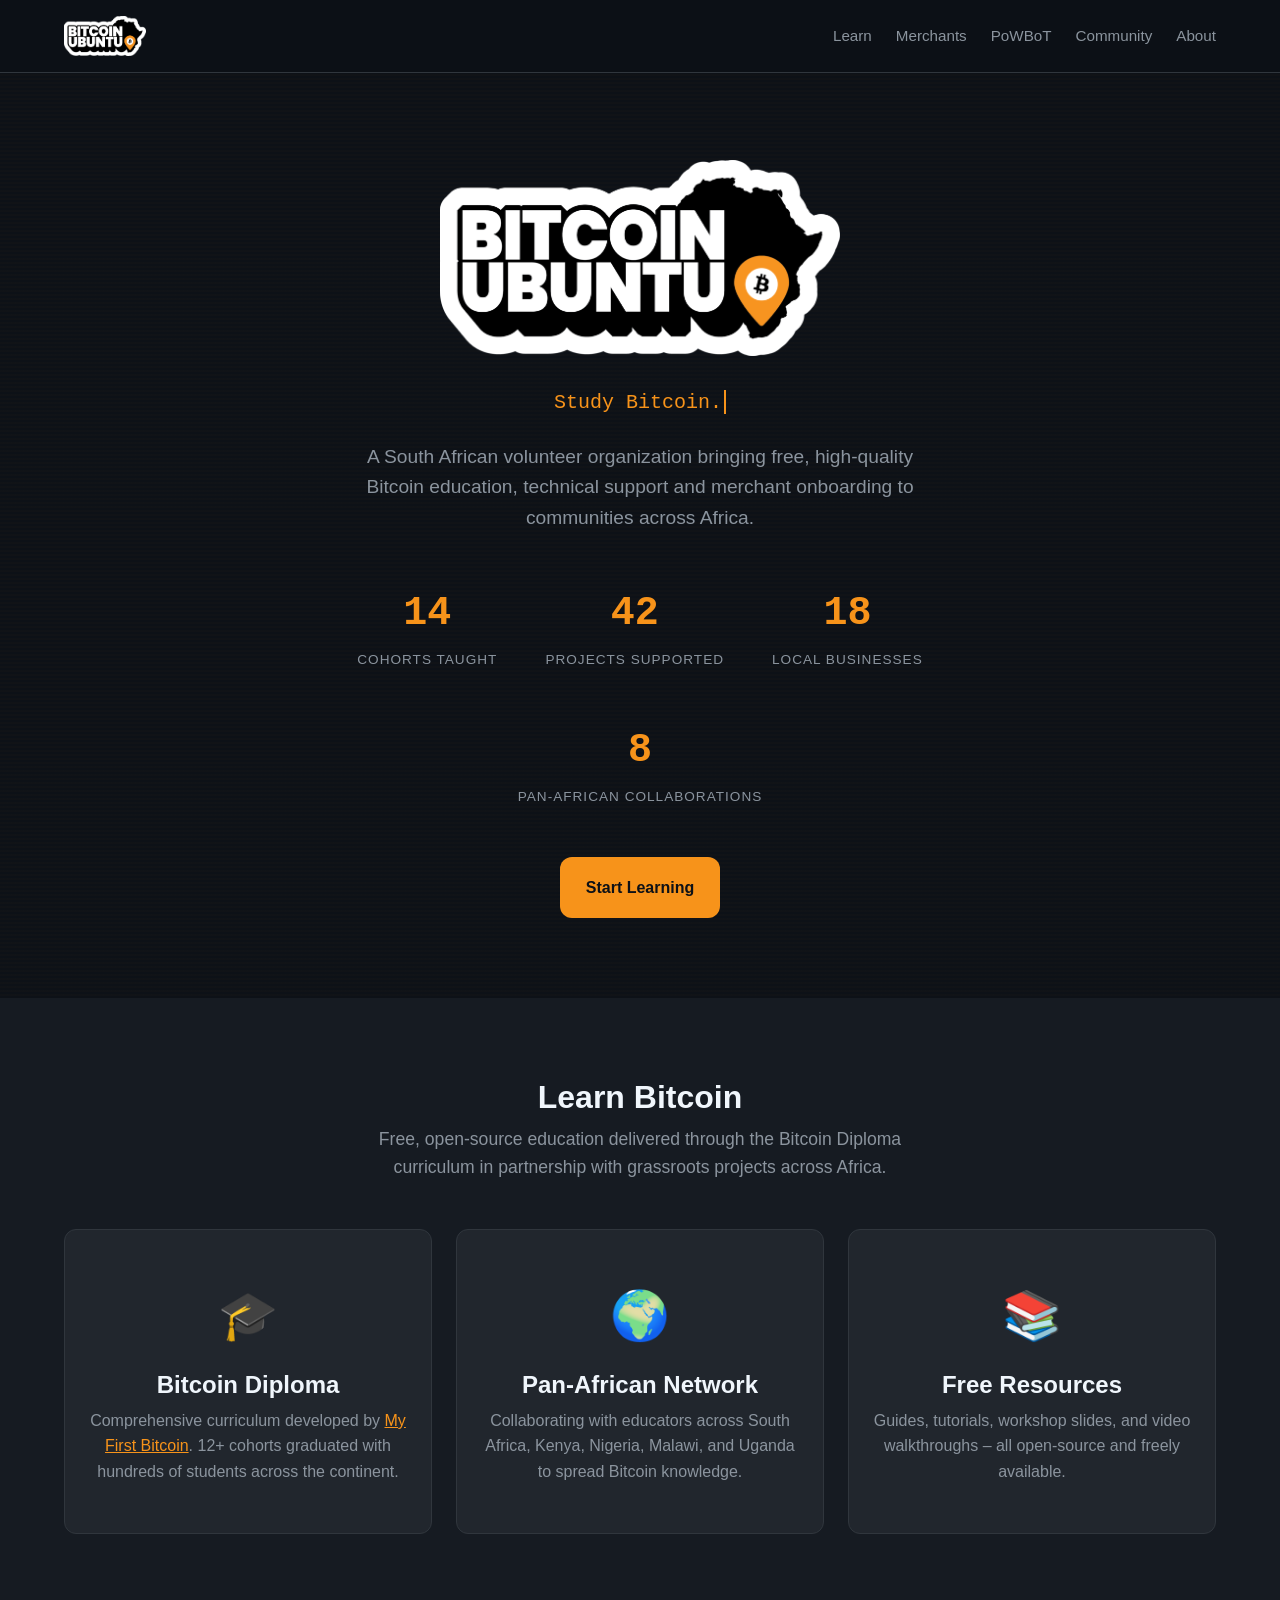
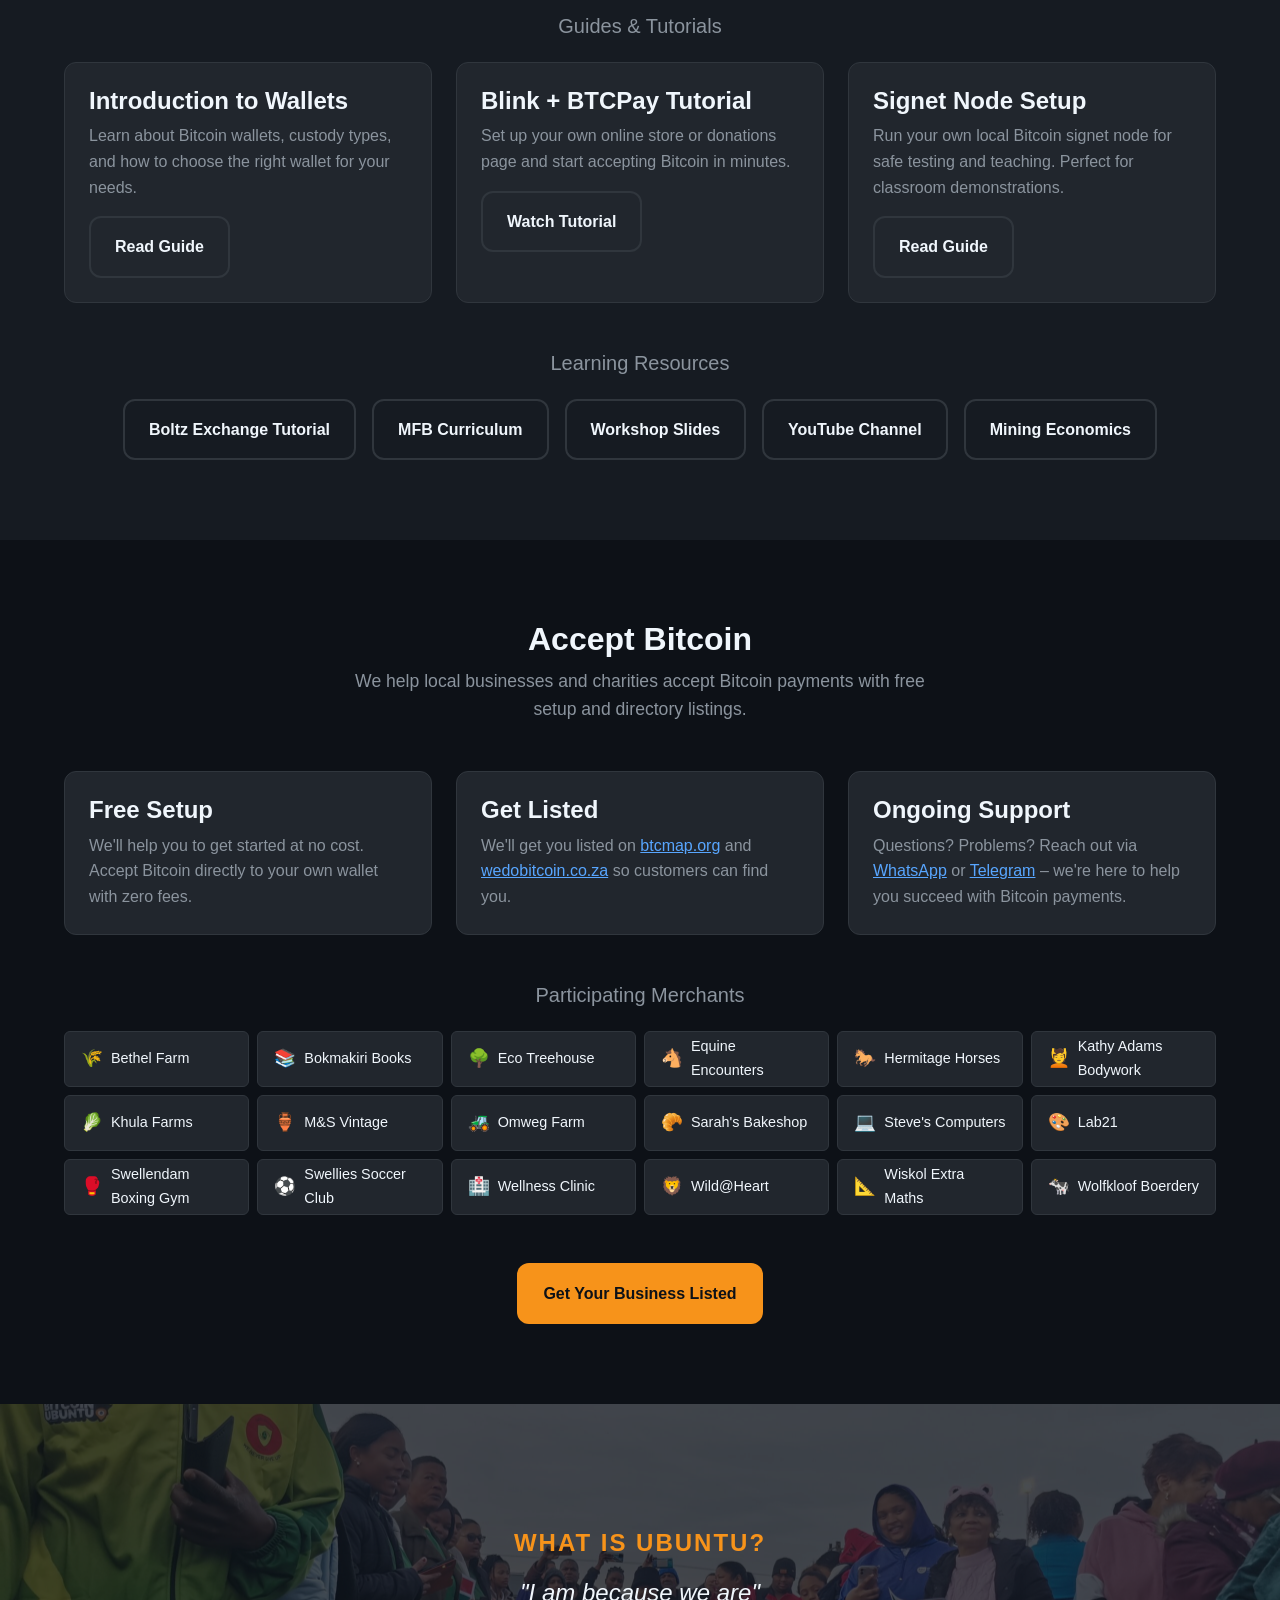
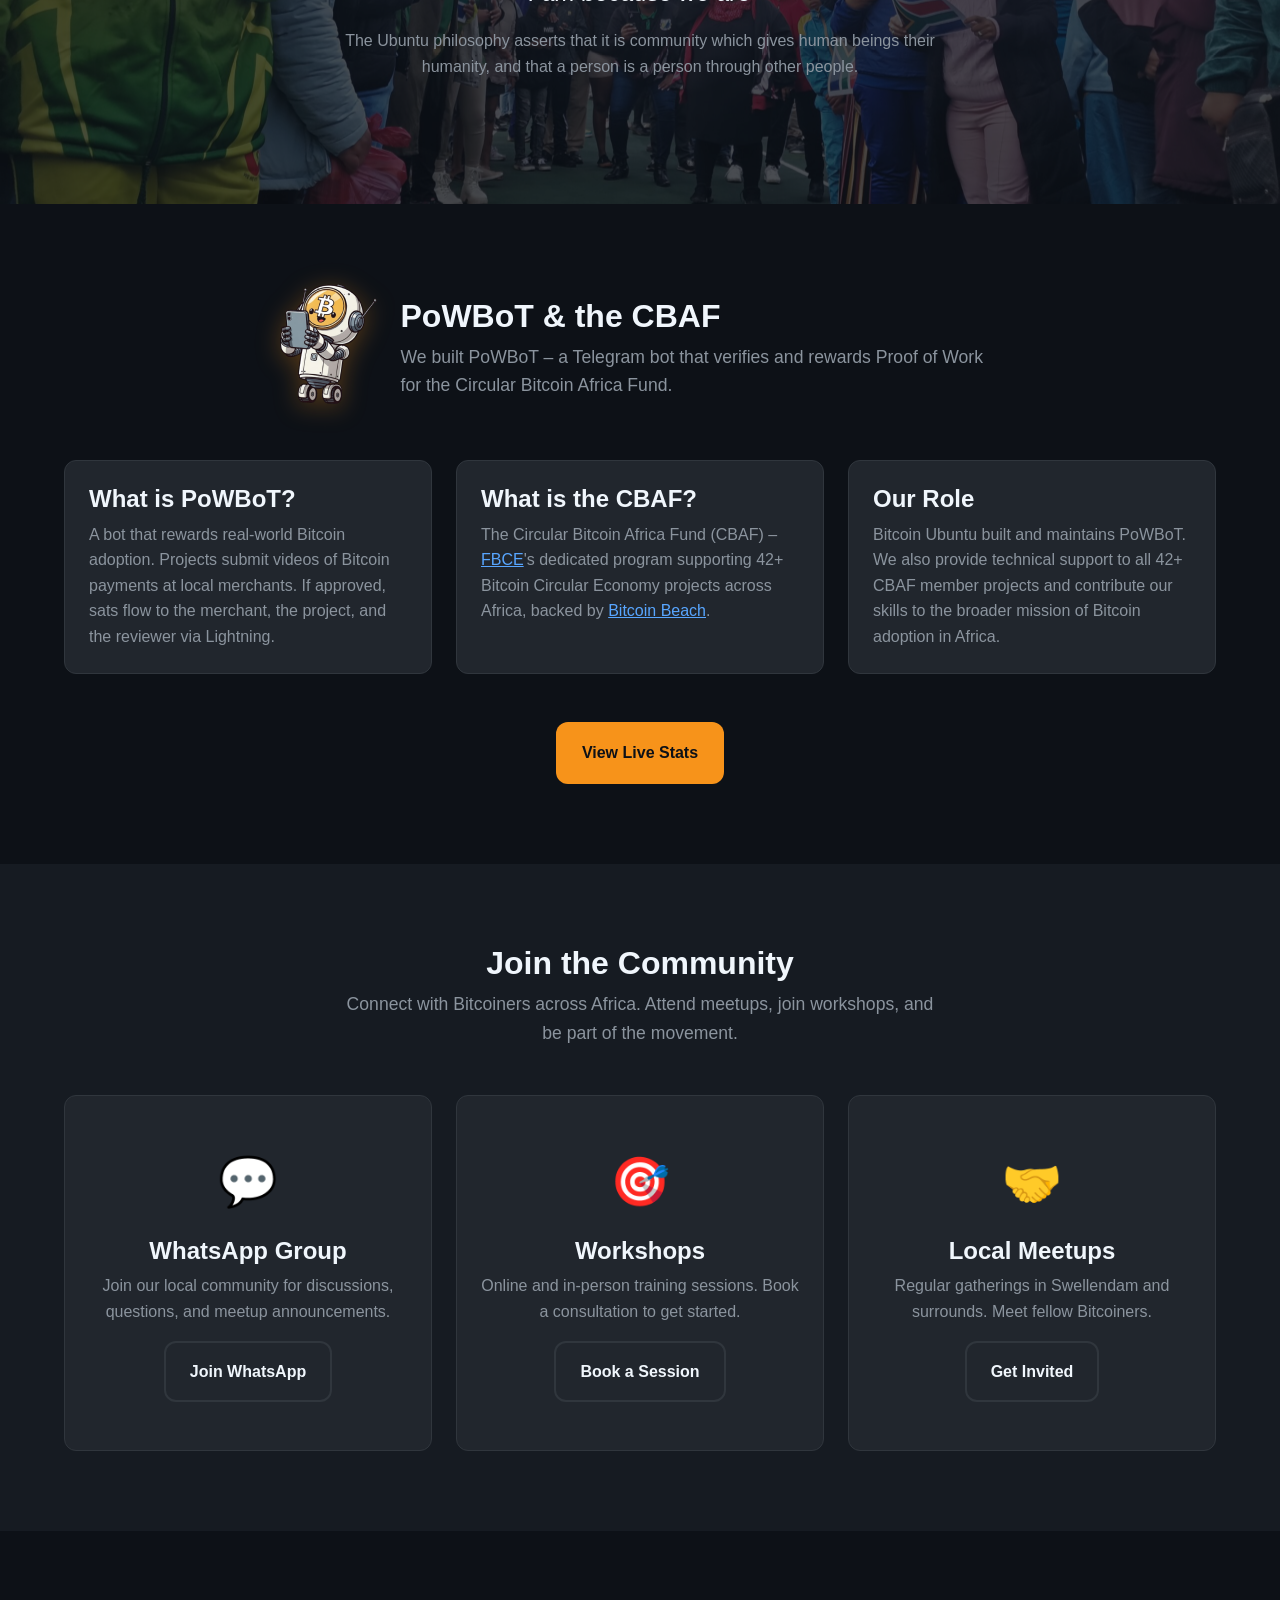
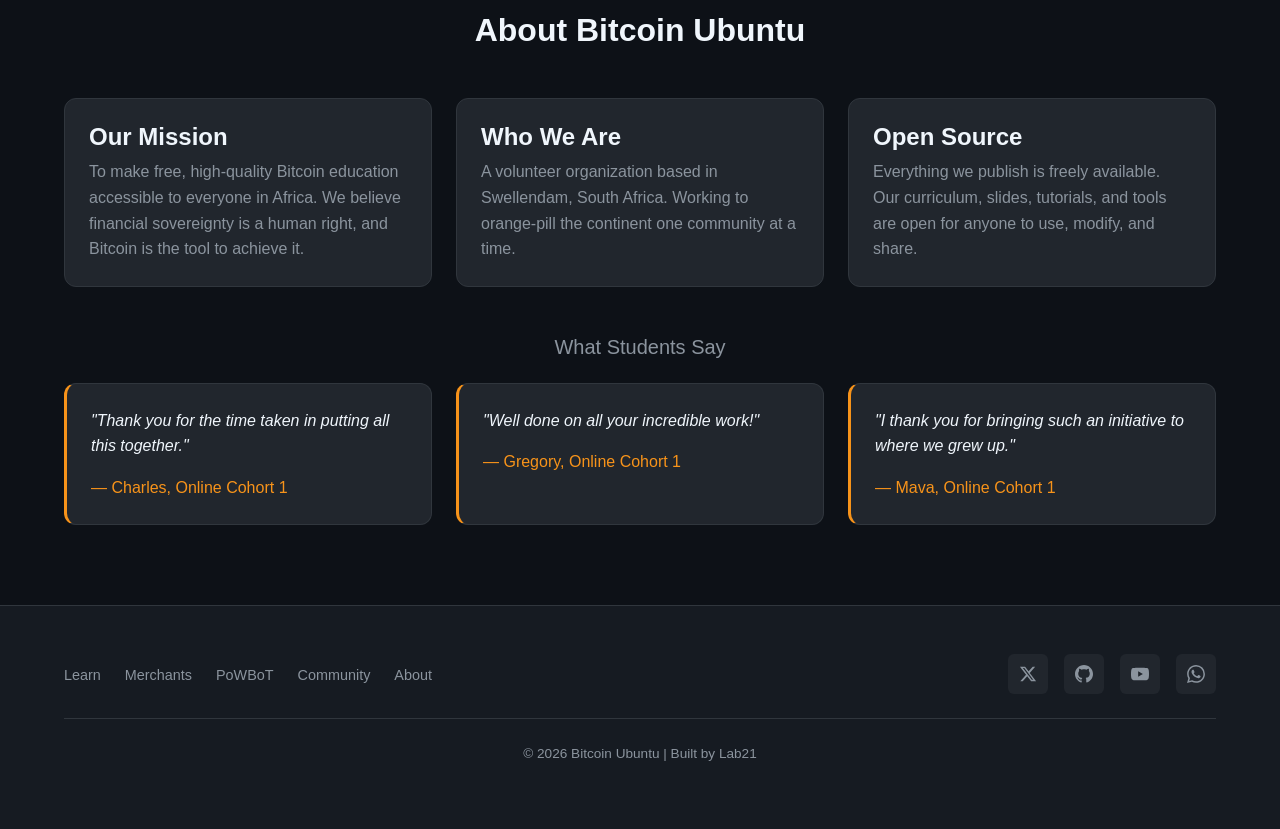
==== commit 131635ed: "Remove BEC Registration Guide from learning resources Co-Authored-By: Claude Opus 4.5 <noreply@anthr" ====
--- a/index.html
+++ b/index.html
@@ -143,7 +143,6 @@
                     <a href="https://github.com/MyFirstBitcoin/mfb-curriculum" target="_blank" class="btn btn-secondary">MFB Curriculum</a>
                     <a href="https://github.com/MyFirstBitcoin/Light-Node-Directory/tree/main/South%20Africa%20--%20Bitcoin%20Ubuntu" target="_blank" class="btn btn-secondary">Workshop Slides</a>
                     <a href="https://www.youtube.com/@BitcoinUbuntu" target="_blank" class="btn btn-secondary">YouTube Channel</a>
-                    <a href="bec-guide.html" class="btn btn-secondary">BEC Registration Guide</a>
                     <a href="articles/physics-forgot-the-facts.html" class="btn btn-secondary">Mining Economics</a>
                 </div>
             </div>
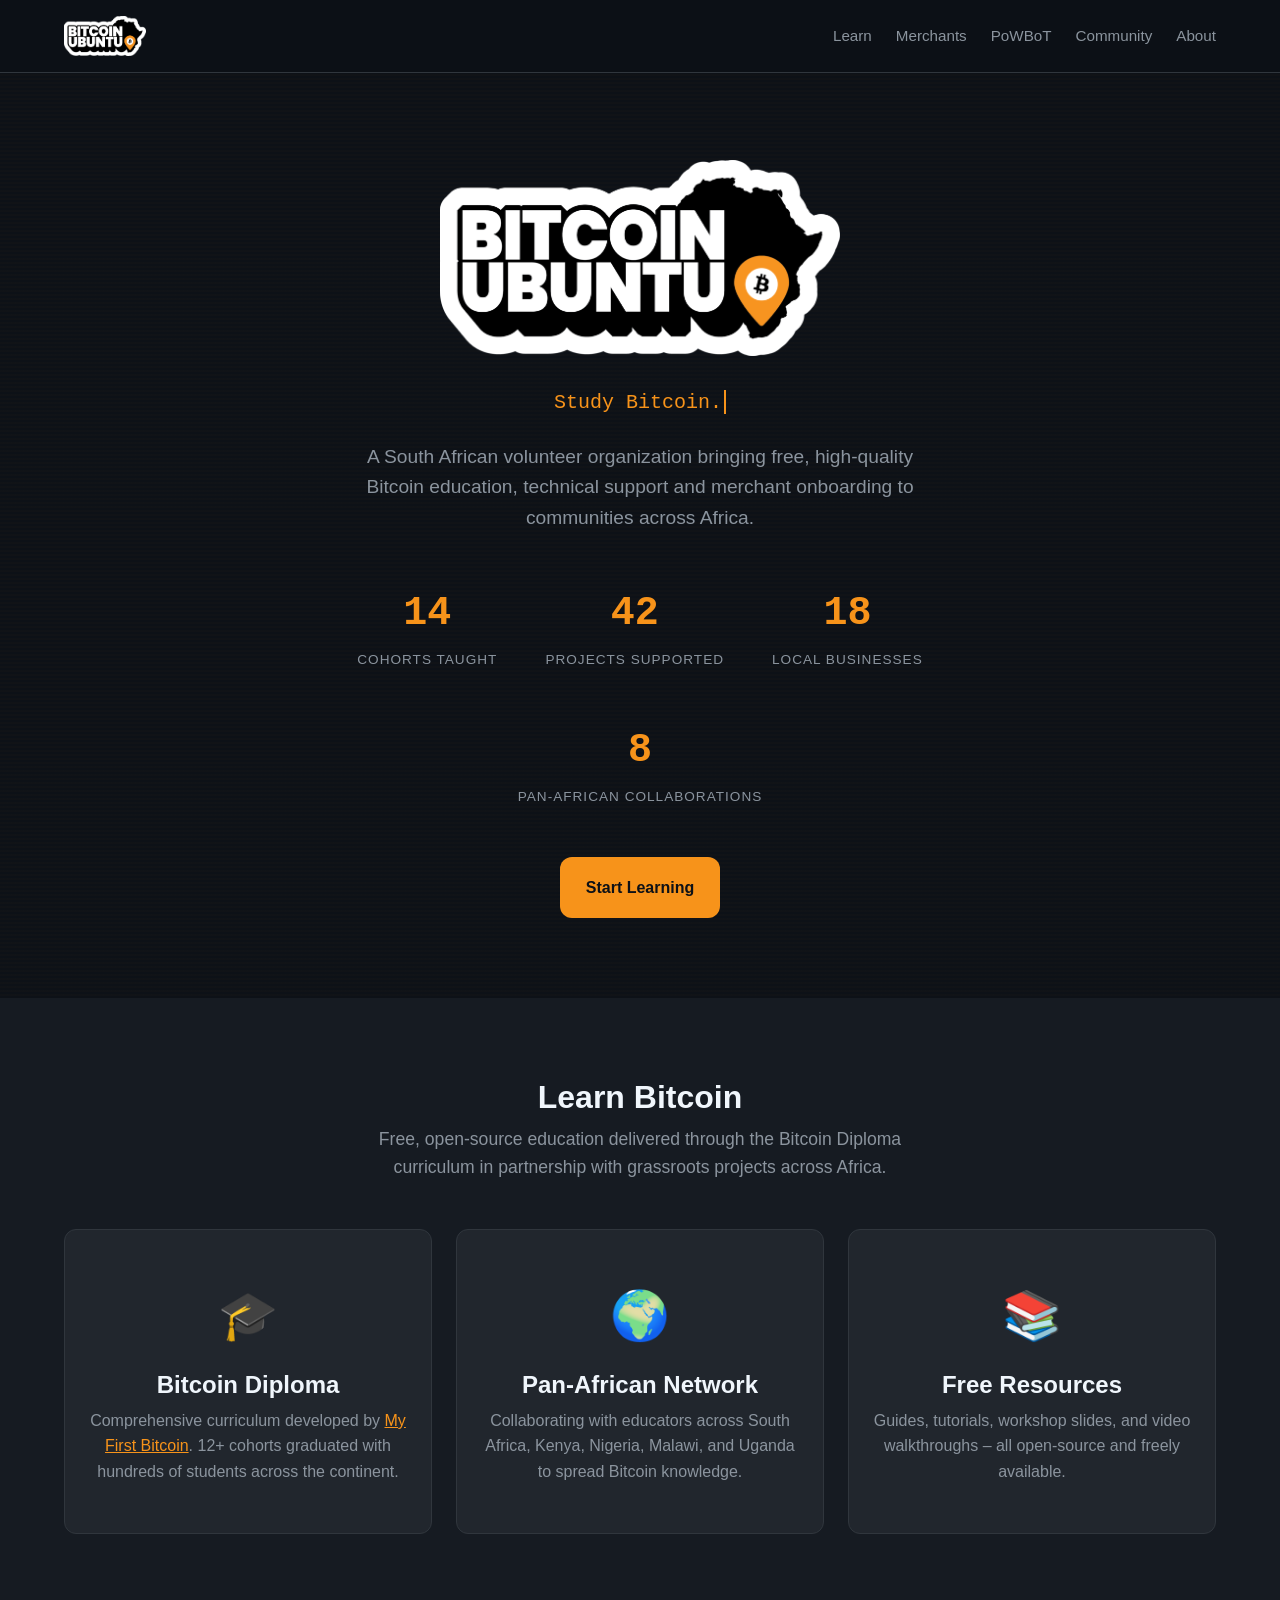
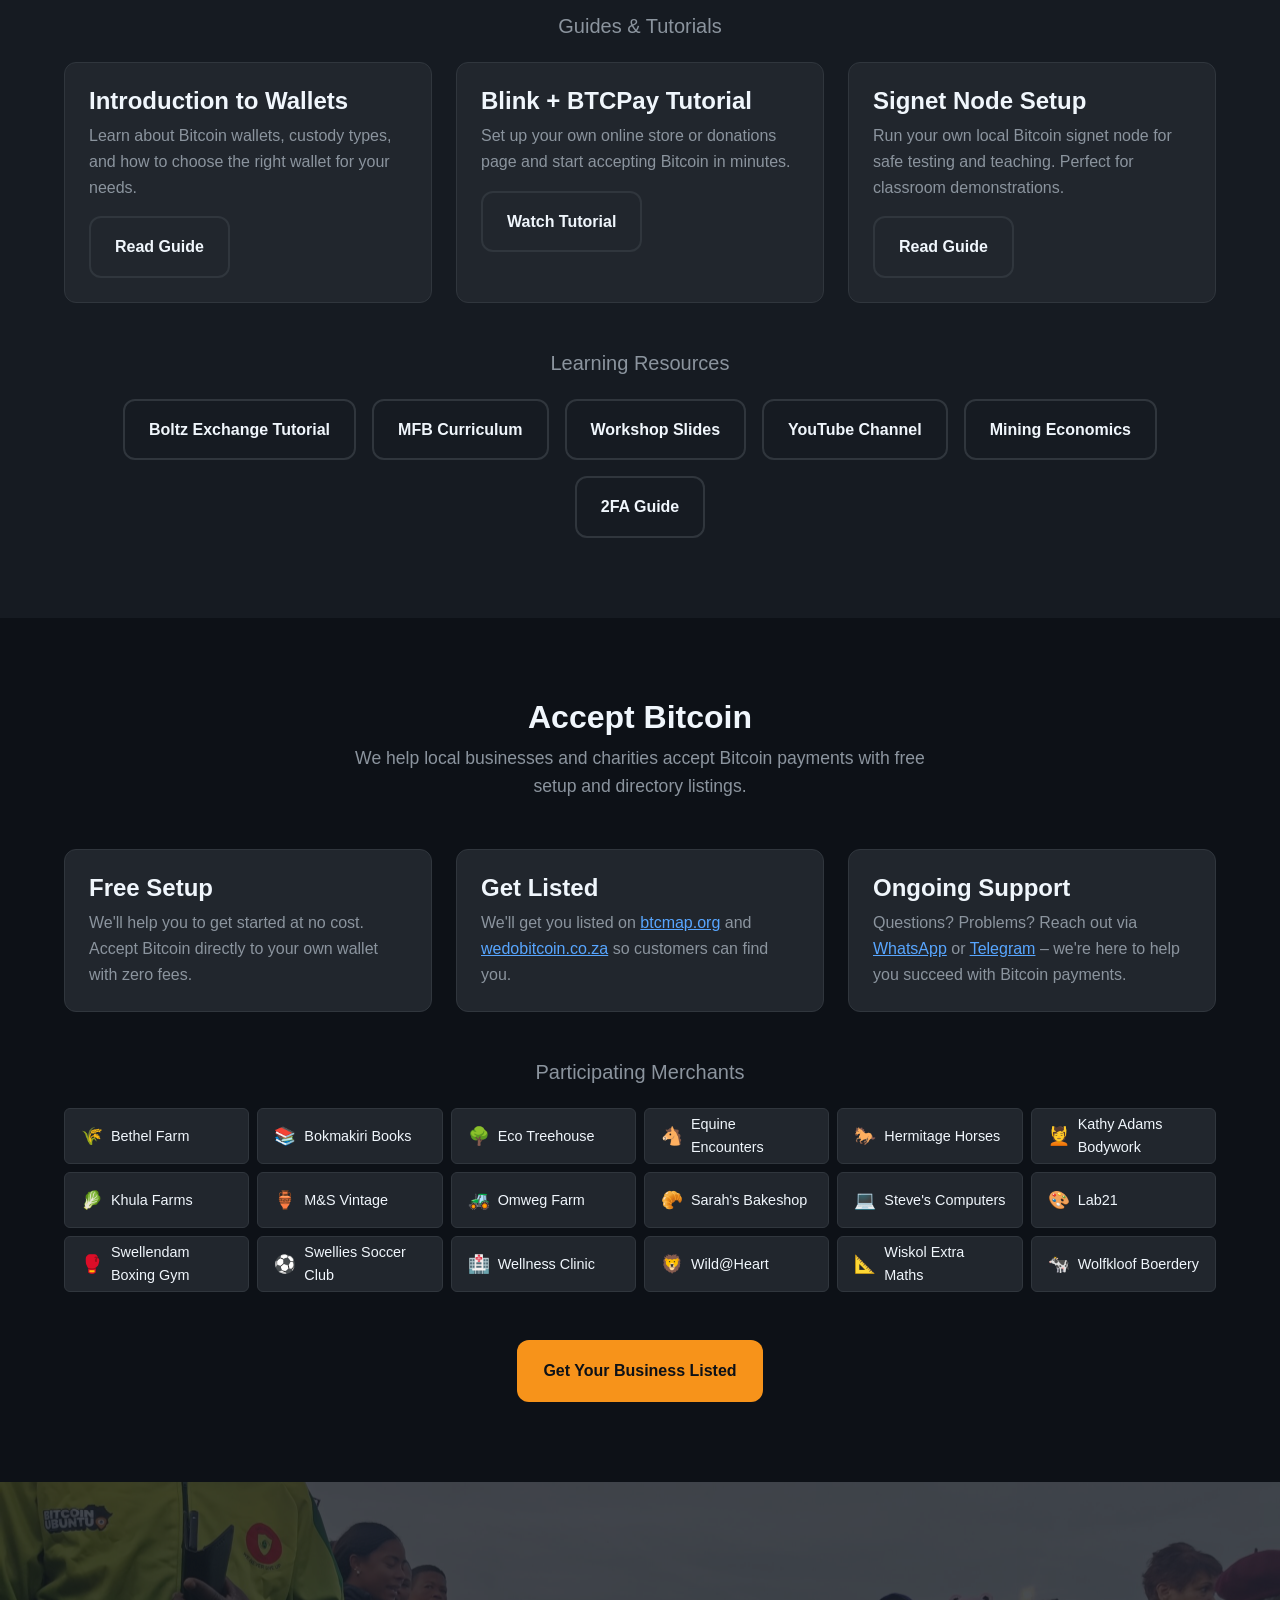
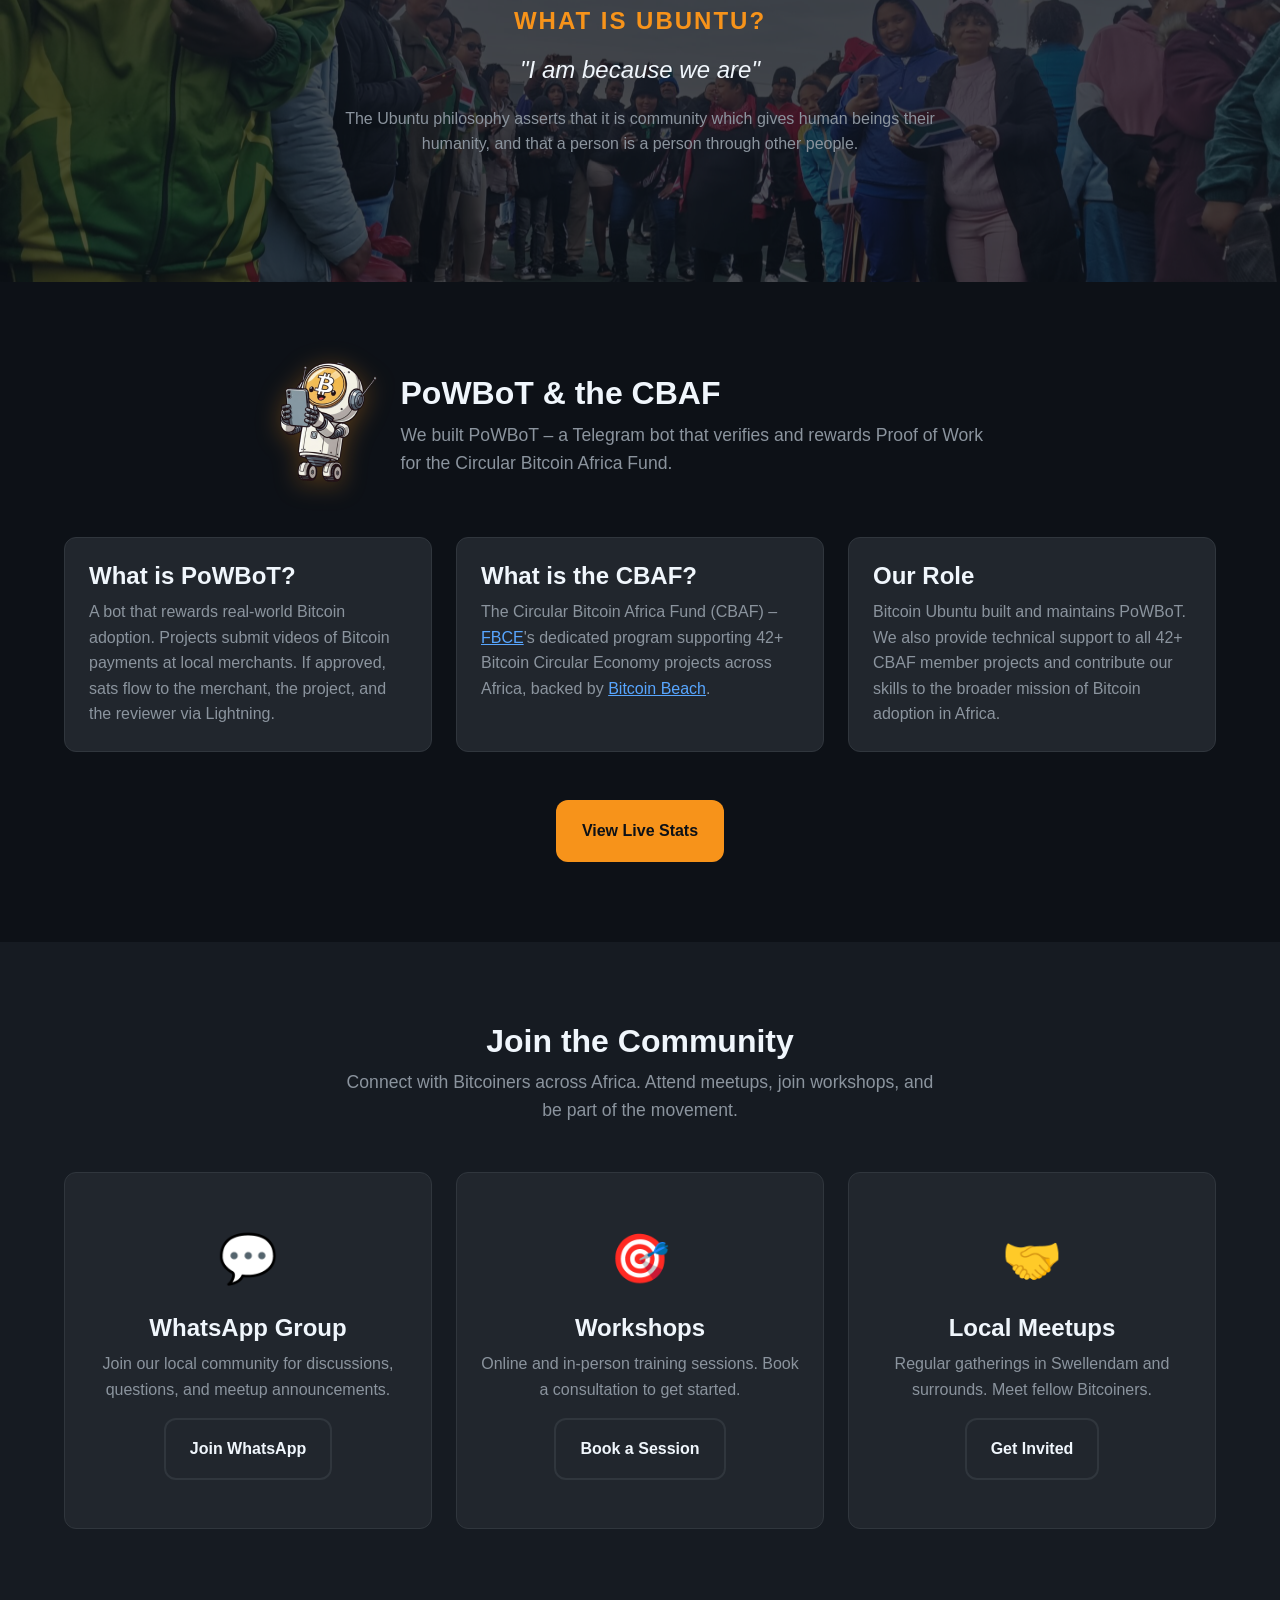
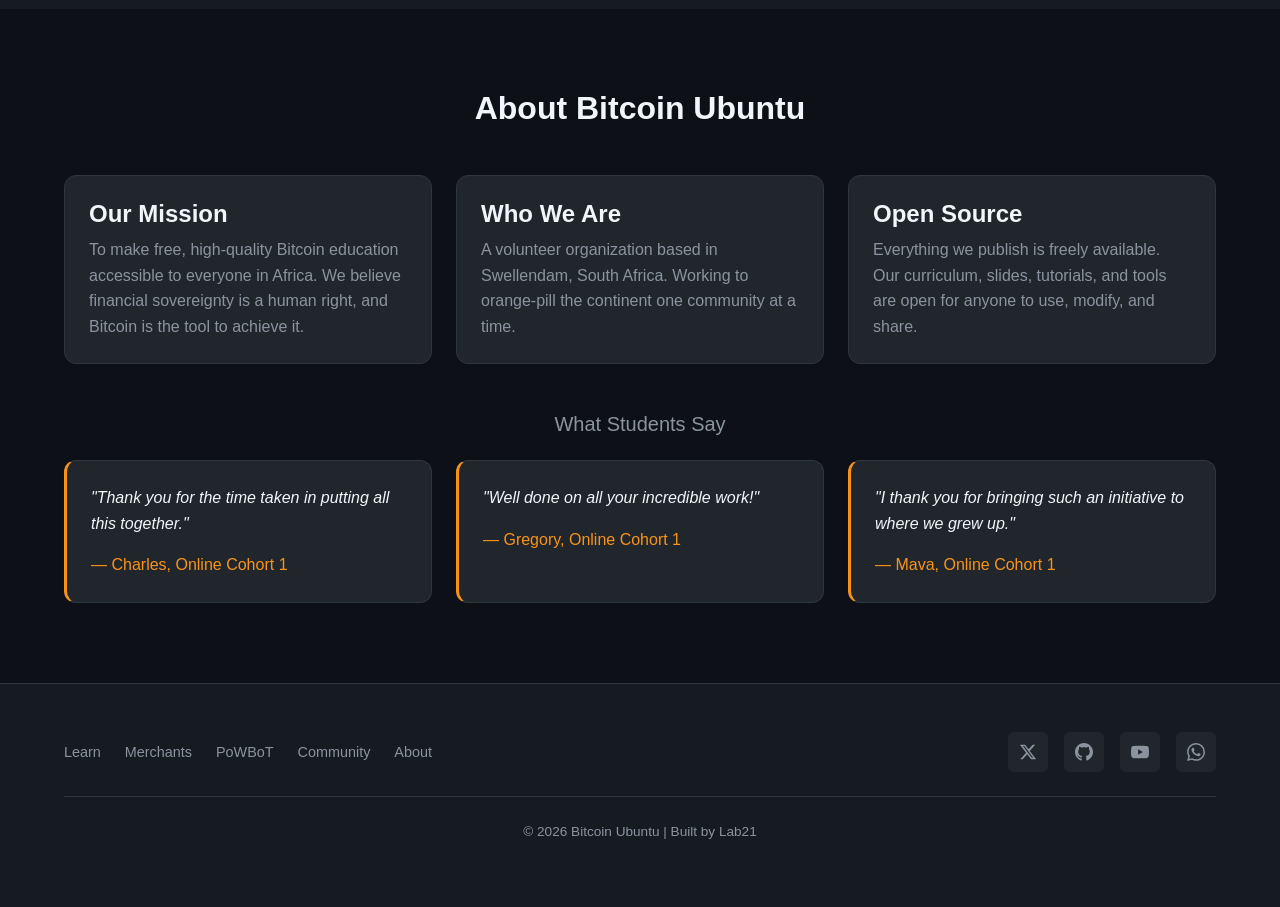
==== commit d9771966: "Add 2FA practical guide article New article covering two-factor authentication basics, authenticator" ====
--- a/index.html
+++ b/index.html
@@ -144,6 +144,7 @@
                     <a href="https://github.com/MyFirstBitcoin/Light-Node-Directory/tree/main/South%20Africa%20--%20Bitcoin%20Ubuntu" target="_blank" class="btn btn-secondary">Workshop Slides</a>
                     <a href="https://www.youtube.com/@BitcoinUbuntu" target="_blank" class="btn btn-secondary">YouTube Channel</a>
                     <a href="articles/physics-forgot-the-facts.html" class="btn btn-secondary">Mining Economics</a>
+                    <a href="articles/2fa-guide.html" class="btn btn-secondary">2FA Guide</a>
                 </div>
             </div>
         </div>
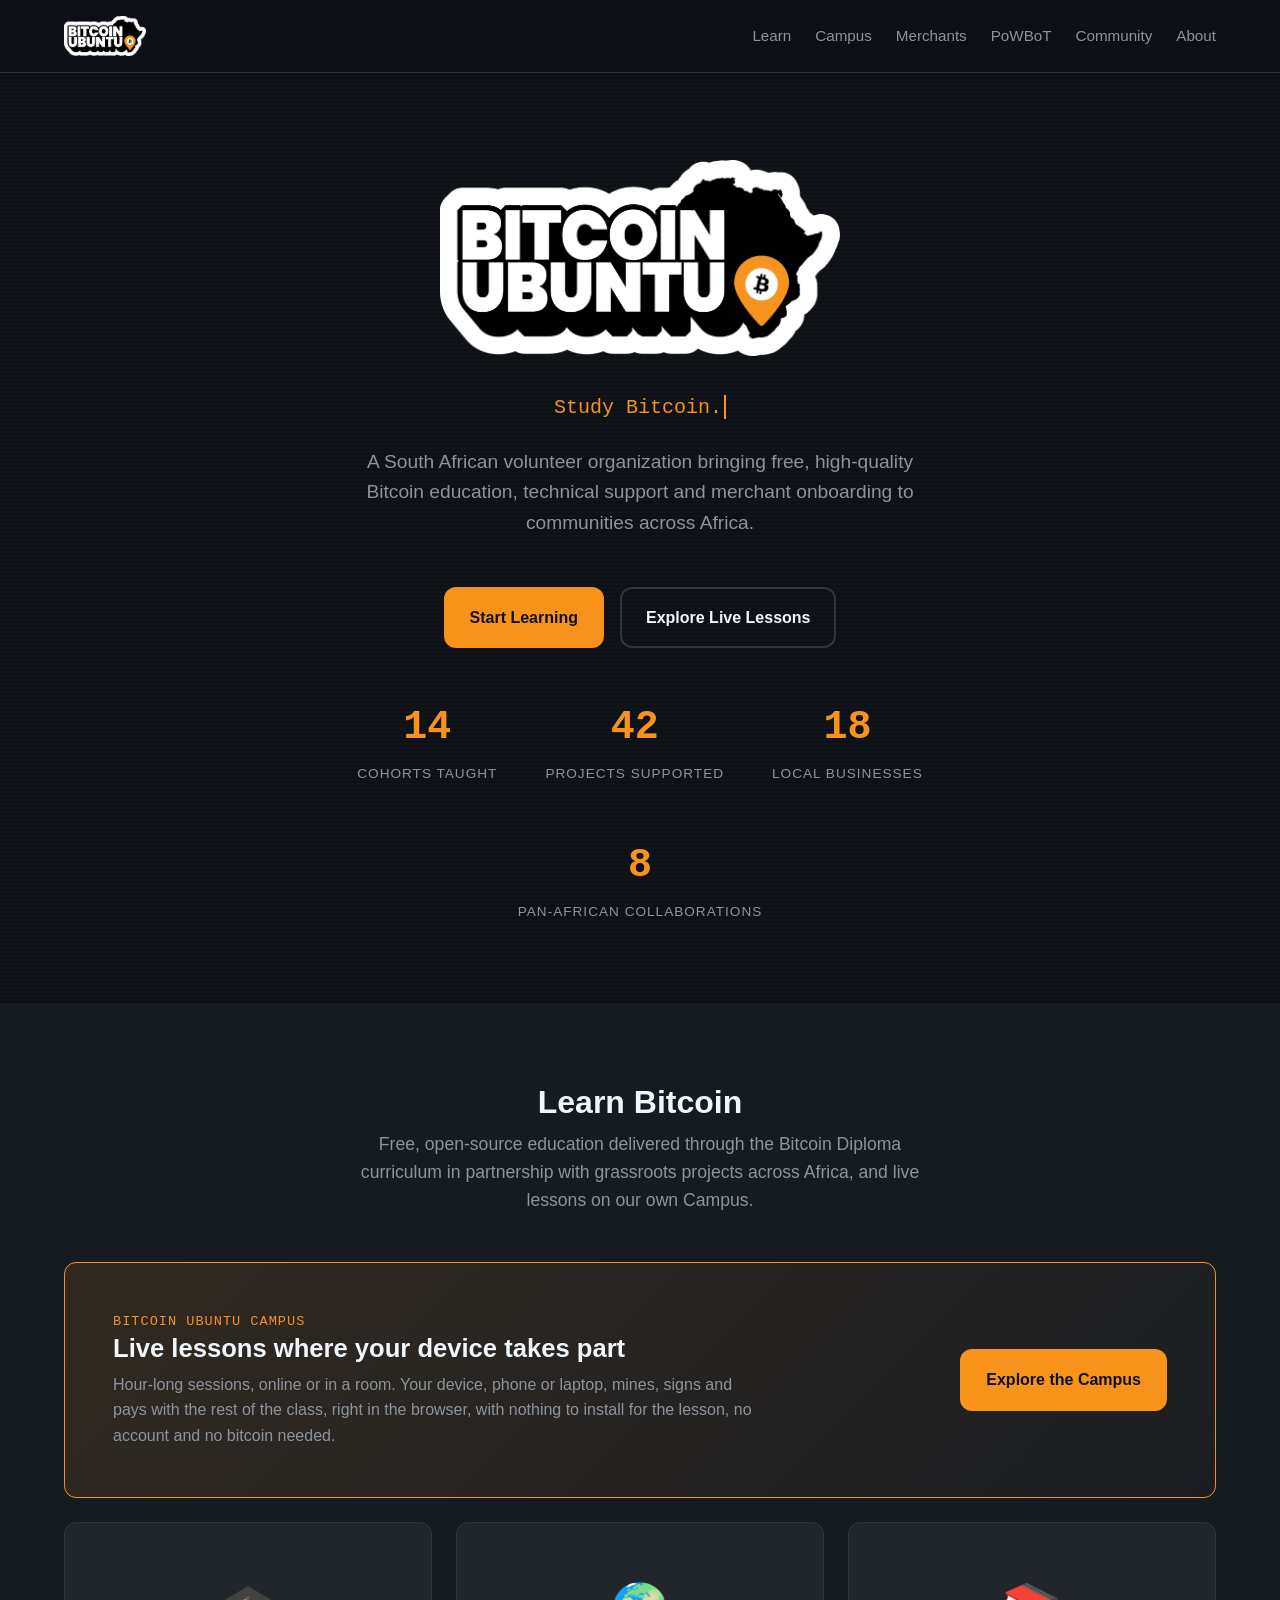
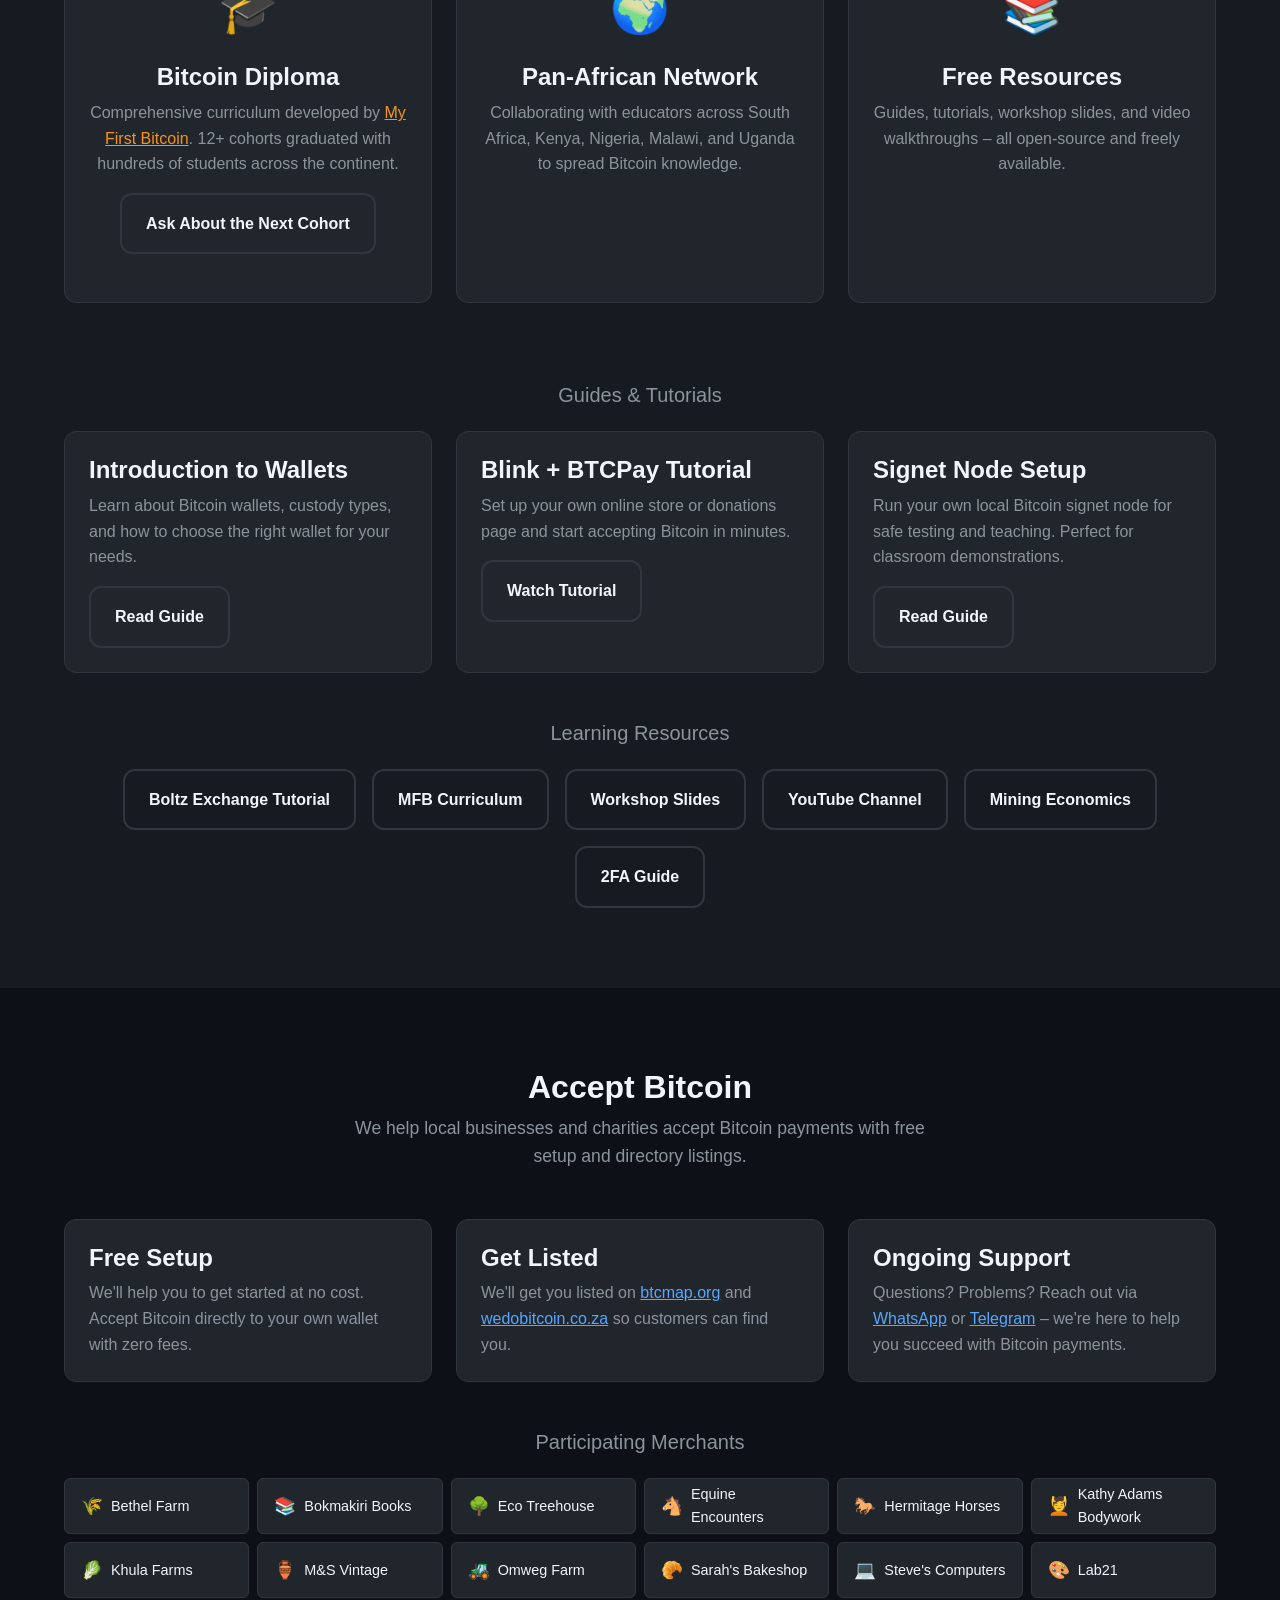
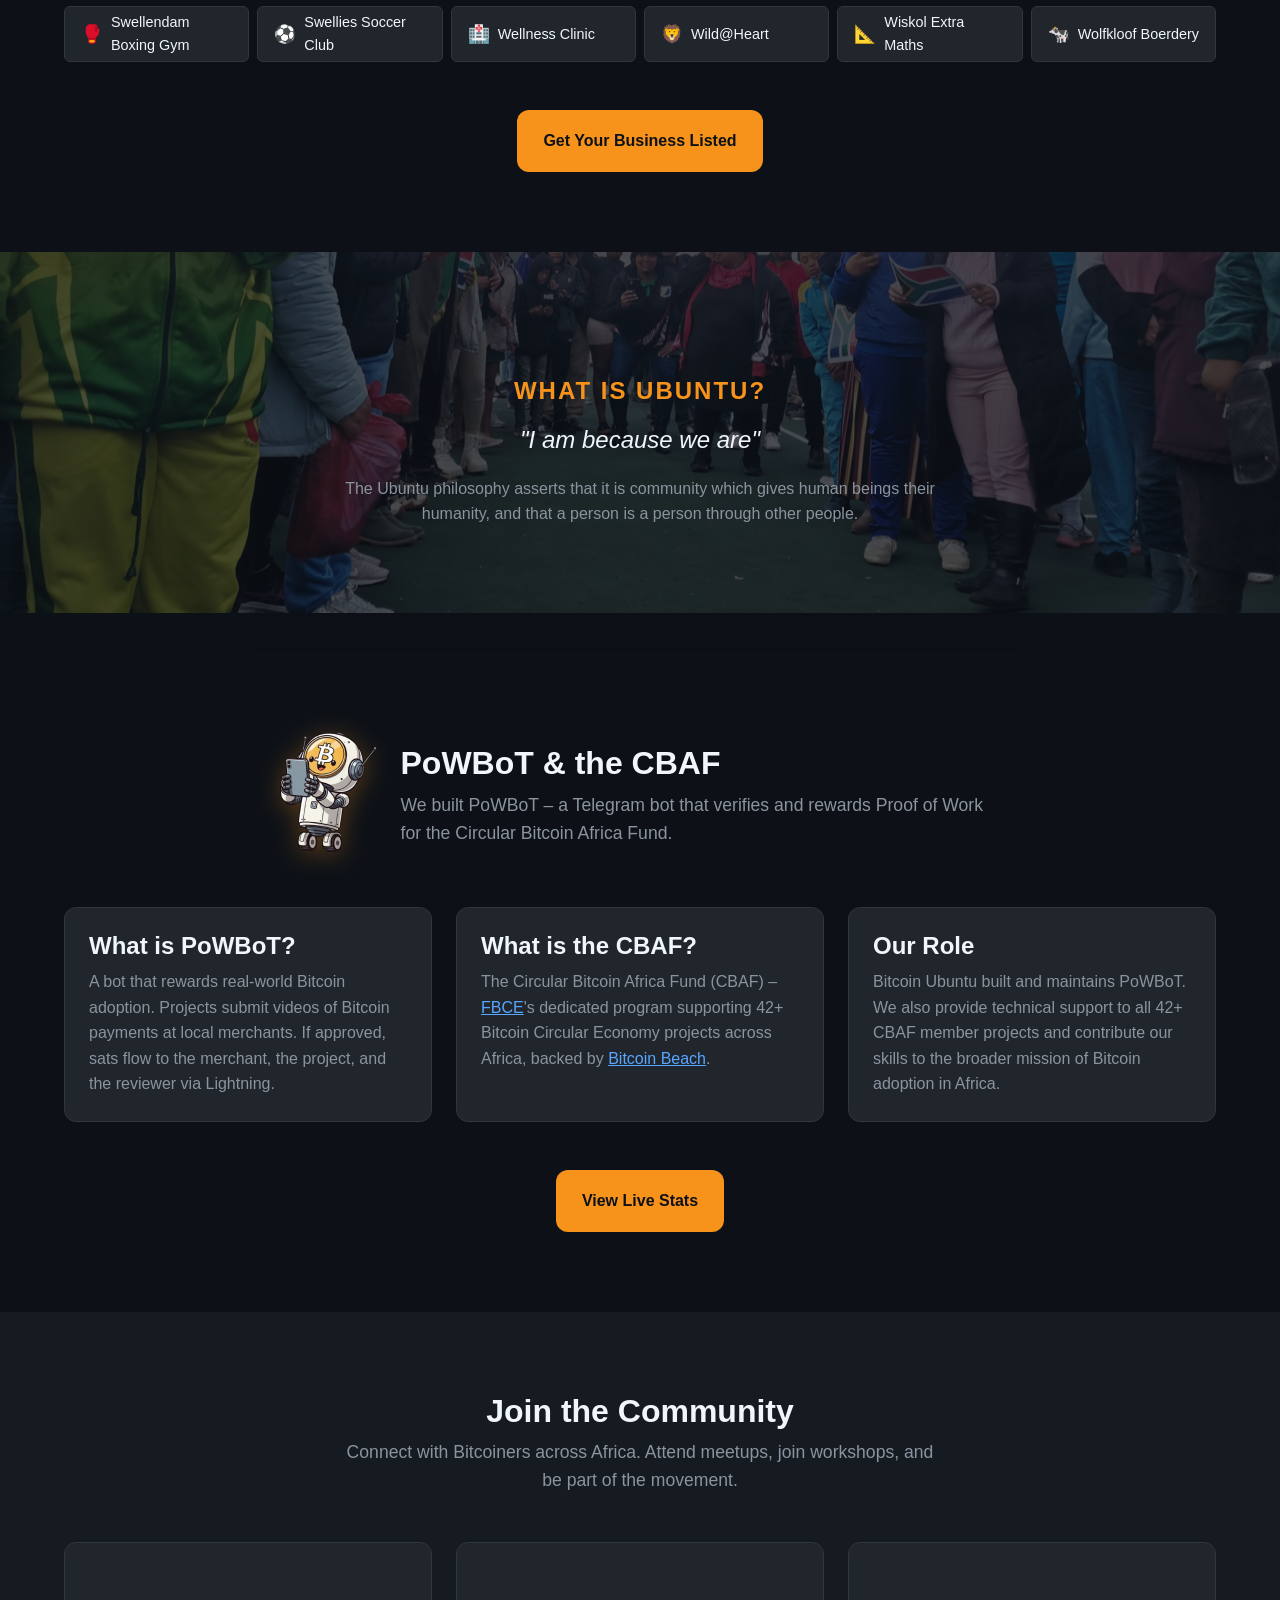
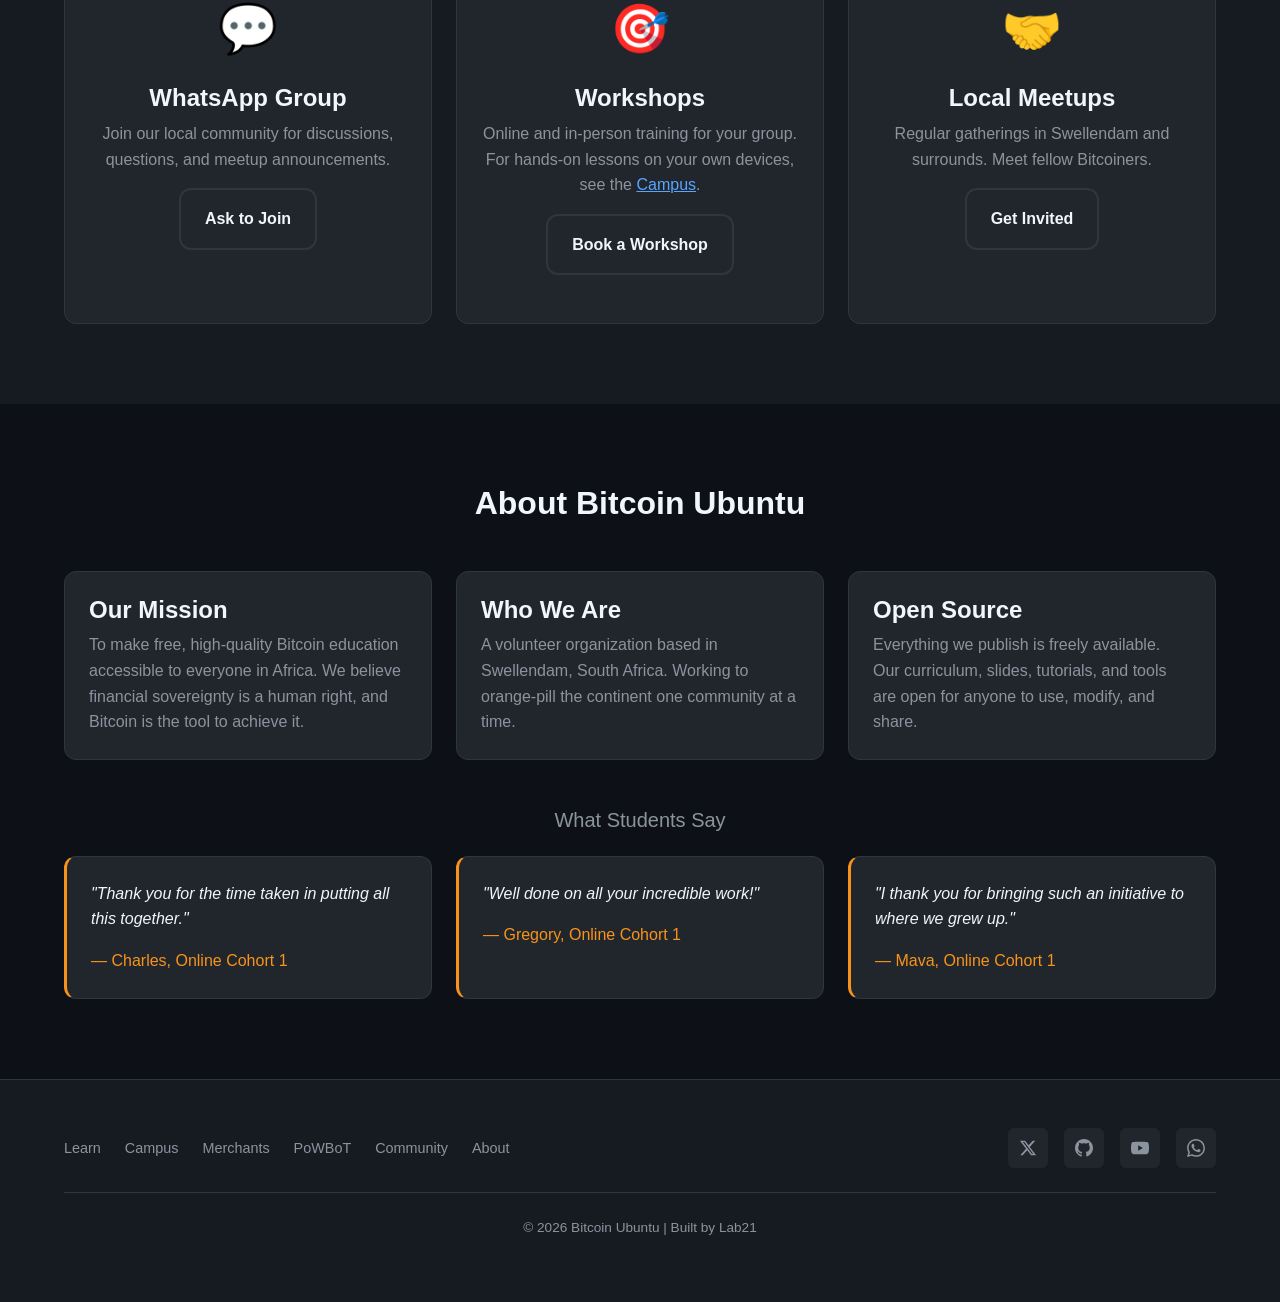
==== commit 91275dea: "Link the Bitcoin Ubuntu Campus; homepage fixes from UI/UX and journey reviews Campus joins the heade" ====
--- a/index.html
+++ b/index.html
@@ -4,17 +4,22 @@
     <meta charset="UTF-8">
     <meta name="viewport" content="width=device-width, initial-scale=1.0">
     <title>Bitcoin Ubuntu - Bitcoin Education & Adoption in Africa</title>
-    <meta name="description" content="South African volunteer organization providing free Bitcoin education and merchant onboarding across Africa.">
+    <meta name="description" content="South African volunteer organization providing free Bitcoin education and merchant onboarding across Africa, and home of the Bitcoin Ubuntu Campus's live, hands-on lessons.">
+    <link rel="canonical" href="https://bitcoinubuntu.org/">
 
     <!-- Favicon -->
     <link rel="icon" type="image/png" href="assets/images/logo.png">
 
     <!-- Open Graph -->
     <meta property="og:type" content="website">
+    <meta property="og:site_name" content="Bitcoin Ubuntu">
     <meta property="og:url" content="https://bitcoinubuntu.org/">
     <meta property="og:title" content="Bitcoin Ubuntu - Bitcoin Education & Adoption in Africa">
     <meta property="og:description" content="Free Bitcoin education and merchant onboarding across Africa. I am because we are.">
-    <meta property="og:image" content="assets/images/logo.png">
+    <meta property="og:image" content="https://bitcoinubuntu.org/assets/images/share.png">
+    <meta property="og:image:width" content="1200">
+    <meta property="og:image:height" content="630">
+    <meta property="og:image:alt" content="Bitcoin Ubuntu logo">
 
     <!-- Twitter Card -->
     <meta name="twitter:card" content="summary_large_image">
@@ -24,19 +29,22 @@
     <link rel="stylesheet" href="assets/css/styles.css">
 </head>
 <body>
+    <a class="skip-link" href="#main">Skip to content</a>
+
     <!-- Navigation -->
     <nav class="nav">
         <div class="nav-container">
-            <a href="#" class="nav-logo">
-                <img src="assets/images/logo.png" alt="Bitcoin Ubuntu">
+            <a href="./" class="nav-logo">
+                <img src="assets/images/logo.png" alt="Bitcoin Ubuntu home" width="1627" height="797">
             </a>
-            <button class="nav-toggle" aria-label="Toggle navigation">
+            <button class="nav-toggle" type="button" aria-label="Menu" aria-expanded="false" aria-controls="nav-links">
                 <span></span>
                 <span></span>
                 <span></span>
             </button>
-            <ul class="nav-links">
+            <ul class="nav-links" id="nav-links">
                 <li><a href="#learn">Learn</a></li>
+                <li><a href="https://campus.bitcoinubuntu.org/">Campus</a></li>
                 <li><a href="#merchants">Merchants</a></li>
                 <li><a href="#powbot">PoWBoT</a></li>
                 <li><a href="#community">Community</a></li>
@@ -46,18 +54,25 @@
         </div>
     </nav>
 
+    <main id="main">
     <!-- Hero Section -->
     <section class="hero">
         <div class="hero-content">
-            <img src="assets/images/logo.png" alt="Bitcoin Ubuntu" class="hero-logo">
+            <h1 class="hero-title"><img src="assets/images/logo.png" alt="Bitcoin Ubuntu" class="hero-logo" width="1627" height="797"></h1>
 
             <p class="hero-tagline">
-                <span id="typed-tagline"></span><span class="typing-cursor"></span>
+                <span class="sr-only">Free Bitcoin education.</span><span id="typed-tagline" aria-hidden="true"></span><span class="typing-cursor" aria-hidden="true"></span>
             </p>
 
             <p class="hero-description">
                 A South African volunteer organization bringing free, high-quality Bitcoin education, technical support and merchant onboarding to communities across Africa.
             </p>
+
+            <div class="hero-cta">
+                <a href="#learn" class="btn btn-primary">Start Learning</a>
+                <a href="https://campus.bitcoinubuntu.org/" class="btn btn-secondary">Explore Live Lessons</a>
+                <!-- <a href="#support" class="btn btn-secondary">Support the Mission</a> -->
+            </div>
 
             <!-- Bitcoin Ubuntu Impact Stats -->
             <div class="hero-stats" id="hero-stats">
@@ -79,10 +94,6 @@
                 </div>
             </div>
 
-            <div class="hero-cta">
-                <a href="#learn" class="btn btn-primary">Start Learning</a>
-                <!-- <a href="#support" class="btn btn-secondary">Support the Mission</a> -->
-            </div>
         </div>
     </section>
 
@@ -91,26 +102,38 @@
         <div class="container">
             <div class="section-header">
                 <h2>Learn Bitcoin</h2>
-                <p>Free, open-source education delivered through the Bitcoin Diploma curriculum in partnership with grassroots projects across Africa.</p>
+                <p>Free, open-source education delivered through the Bitcoin Diploma curriculum in partnership with grassroots projects across Africa, and live lessons on our own Campus.</p>
+            </div>
+
+            <!-- Bitcoin Ubuntu Campus -->
+            <div class="card campus-feature">
+                <div class="campus-feature-text">
+                    <p class="campus-feature-kicker">Bitcoin Ubuntu Campus</p>
+                    <h3>Live lessons where your device takes part</h3>
+                    <p>Hour-long sessions, online or in a room. Your device, phone or laptop, mines, signs and pays with the rest of the class, right in the browser, with nothing to install for the lesson, no account and no bitcoin needed.</p>
+                </div>
+                <a href="https://campus.bitcoinubuntu.org/" class="btn btn-primary">Explore the Campus</a>
             </div>
 
             <div class="card-grid">
                 <div class="card feature-card">
-                    <div class="feature-icon">🎓</div>
+                    <div class="feature-icon" aria-hidden="true">🎓</div>
                     <h3>Bitcoin Diploma</h3>
-                    <p>Comprehensive curriculum developed by <a href="https://myfirstbitcoin.io/" target="_blank" style="color: var(--accent-orange); text-decoration: underline;">My First Bitcoin</a>. 12+ cohorts graduated with hundreds of students across the continent.</p>
-                </div>
-                <div class="card feature-card">
-                    <div class="feature-icon">🌍</div>
+                    <p>Comprehensive curriculum developed by <a href="https://myfirstbitcoin.io/" target="_blank" rel="noopener" style="color: var(--accent-orange); text-decoration: underline;">My First Bitcoin</a>. 12+ cohorts graduated with hundreds of students across the continent.</p>
+                    <a href="https://wa.me/27713389109?text=Hi%20Bitcoin%20Ubuntu%2C%20I%27d%20like%20to%20know%20when%20the%20next%20Bitcoin%20Diploma%20cohort%20starts." target="_blank" rel="noopener" class="btn btn-secondary" style="margin-top: var(--spacing-md);">Ask About the Next Cohort</a>
+                </div>
+                <div class="card feature-card">
+                    <div class="feature-icon" aria-hidden="true">🌍</div>
                     <h3>Pan-African Network</h3>
                     <p>Collaborating with educators across South Africa, Kenya, Nigeria, Malawi, and Uganda to spread Bitcoin knowledge.</p>
                 </div>
                 <div class="card feature-card">
-                    <div class="feature-icon">📚</div>
+                    <div class="feature-icon" aria-hidden="true">📚</div>
                     <h3>Free Resources</h3>
                     <p>Guides, tutorials, workshop slides, and video walkthroughs – all open-source and freely available.</p>
                 </div>
             </div>
+
 
 
             <!-- Guides & Tutorials -->
@@ -120,17 +143,17 @@
                     <div class="card">
                         <h3 class="text-blue">Introduction to Wallets</h3>
                         <p>Learn about Bitcoin wallets, custody types, and how to choose the right wallet for your needs.</p>
-                        <a href="wallets.html" class="btn btn-secondary" style="margin-top: var(--spacing-md);">Read Guide</a>
+                        <a href="articles/wallets.html" class="btn btn-secondary" style="margin-top: var(--spacing-md);">Read Guide</a>
                     </div>
                     <div class="card">
                         <h3 class="text-purple">Blink + BTCPay Tutorial</h3>
                         <p>Set up your own online store or donations page and start accepting Bitcoin in minutes.</p>
-                        <a href="https://youtu.be/uBrmsE4yt2E" target="_blank" class="btn btn-secondary" style="margin-top: var(--spacing-md);">Watch Tutorial</a>
+                        <a href="https://youtu.be/uBrmsE4yt2E" target="_blank" rel="noopener" class="btn btn-secondary" style="margin-top: var(--spacing-md);">Watch Tutorial</a>
                     </div>
                     <div class="card">
                         <h3 class="text-green">Signet Node Setup</h3>
                         <p>Run your own local Bitcoin signet node for safe testing and teaching. Perfect for classroom demonstrations.</p>
-                        <a href="signet-guide.html" class="btn btn-secondary" style="margin-top: var(--spacing-md);">Read Guide</a>
+                        <a href="articles/signet-guide.html" class="btn btn-secondary" style="margin-top: var(--spacing-md);">Read Guide</a>
                     </div>
                 </div>
             </div>
@@ -139,10 +162,10 @@
             <div style="margin-top: var(--spacing-xl); text-align: center;">
                 <h4 style="color: var(--text-secondary); margin-bottom: var(--spacing-lg); font-weight: 400;">Learning Resources</h4>
                 <div style="display: flex; flex-wrap: wrap; justify-content: center; gap: var(--spacing-md);">
-                    <a href="https://www.youtube.com/watch?v=VSyyas2Nvnw" target="_blank" class="btn btn-secondary">Boltz Exchange Tutorial</a>
-                    <a href="https://github.com/MyFirstBitcoin/mfb-curriculum" target="_blank" class="btn btn-secondary">MFB Curriculum</a>
-                    <a href="https://github.com/MyFirstBitcoin/Light-Node-Directory/tree/main/South%20Africa%20--%20Bitcoin%20Ubuntu" target="_blank" class="btn btn-secondary">Workshop Slides</a>
-                    <a href="https://www.youtube.com/@BitcoinUbuntu" target="_blank" class="btn btn-secondary">YouTube Channel</a>
+                    <a href="https://www.youtube.com/watch?v=VSyyas2Nvnw" target="_blank" rel="noopener" class="btn btn-secondary">Boltz Exchange Tutorial</a>
+                    <a href="https://github.com/MyFirstBitcoin/mfb-curriculum" target="_blank" rel="noopener" class="btn btn-secondary">MFB Curriculum</a>
+                    <a href="https://github.com/MyFirstBitcoin/Light-Node-Directory/tree/main/South%20Africa%20--%20Bitcoin%20Ubuntu" target="_blank" rel="noopener" class="btn btn-secondary">Workshop Slides</a>
+                    <a href="https://www.youtube.com/@BitcoinUbuntu" target="_blank" rel="noopener" class="btn btn-secondary">YouTube Channel</a>
                     <a href="articles/physics-forgot-the-facts.html" class="btn btn-secondary">Mining Economics</a>
                     <a href="articles/2fa-guide.html" class="btn btn-secondary">2FA Guide</a>
                 </div>
@@ -165,11 +188,11 @@
                 </div>
                 <div class="card">
                     <h3 class="text-green">Get Listed</h3>
-                    <p>We'll get you listed on <a href="https://btcmap.org" target="_blank" style="color: var(--accent-blue); text-decoration: underline;">btcmap.org</a> and <a href="https://wedobitcoin.co.za" target="_blank" style="color: var(--accent-blue); text-decoration: underline;">wedobitcoin.co.za</a> so customers can find you.</p>
+                    <p>We'll get you listed on <a href="https://btcmap.org" target="_blank" rel="noopener" style="color: var(--accent-blue); text-decoration: underline;">btcmap.org</a> and <a href="https://wedobitcoin.co.za" target="_blank" rel="noopener" style="color: var(--accent-blue); text-decoration: underline;">wedobitcoin.co.za</a> so customers can find you.</p>
                 </div>
                 <div class="card">
                     <h3 class="text-green">Ongoing Support</h3>
-                    <p>Questions? Problems? Reach out via <a href="https://wa.me/27713389109" target="_blank" style="color: var(--accent-blue); text-decoration: underline;">WhatsApp</a> or <a href="https://t.me/bitcoinubuntu" target="_blank" style="color: var(--accent-blue); text-decoration: underline;">Telegram</a> – we're here to help you succeed with Bitcoin payments.</p>
+                    <p>Questions? Problems? Reach out via <a href="https://wa.me/27713389109" target="_blank" rel="noopener" style="color: var(--accent-blue); text-decoration: underline;">WhatsApp</a> or <a href="https://t.me/bitcoinubuntu" target="_blank" rel="noopener" style="color: var(--accent-blue); text-decoration: underline;">Telegram</a> – we're here to help you succeed with Bitcoin payments.</p>
                 </div>
             </div>
 
@@ -180,7 +203,7 @@
             </div>
 
             <div style="text-align: center; margin-top: var(--spacing-xl);">
-                <a href="https://wa.me/27713389109" target="_blank" class="btn btn-primary">Get Your Business Listed</a>
+                <a href="https://wa.me/27713389109?text=Hi%20Bitcoin%20Ubuntu%2C%20I%27d%20like%20to%20get%20my%20business%20listed%20and%20start%20accepting%20Bitcoin." target="_blank" rel="noopener" class="btn btn-primary">Get Your Business Listed</a>
             </div>
         </div>
     </section>
@@ -200,7 +223,7 @@
     <section class="section" id="powbot">
         <div class="container">
             <div class="section-header-with-mascot">
-                <a href="https://powbot.africa" target="_blank" title="View PoWBoT Stats">
+                <a href="https://powbot.africa" target="_blank" rel="noopener" title="View PoWBoT Stats">
                     <img src="assets/images/mascot.png" alt="PoWBoT Mascot" class="section-mascot">
                 </a>
                 <div class="section-header-text">
@@ -216,7 +239,7 @@
                 </div>
                 <div class="card">
                     <h3 class="text-orange">What is the CBAF?</h3>
-                    <p>The Circular Bitcoin Africa Fund (CBAF) – <a href="https://fbce.io/" target="_blank" style="color: var(--accent-blue); text-decoration: underline;">FBCE</a>'s dedicated program supporting 42+ Bitcoin Circular Economy projects across Africa, backed by <a href="https://twitter.com/bitcoinbeach" target="_blank" style="color: var(--accent-blue); text-decoration: underline;">Bitcoin Beach</a>.</p>
+                    <p>The Circular Bitcoin Africa Fund (CBAF) – <a href="https://fbce.io/" target="_blank" rel="noopener" style="color: var(--accent-blue); text-decoration: underline;">FBCE</a>'s dedicated program supporting 42+ Bitcoin Circular Economy projects across Africa, backed by <a href="https://twitter.com/bitcoinbeach" target="_blank" rel="noopener" style="color: var(--accent-blue); text-decoration: underline;">Bitcoin Beach</a>.</p>
                 </div>
                 <div class="card">
                     <h3 class="text-orange">Our Role</h3>
@@ -225,7 +248,7 @@
             </div>
 
             <div style="text-align: center;">
-                <a href="https://powbot.africa" target="_blank" class="btn btn-primary">View Live Stats</a>
+                <a href="https://powbot.africa" target="_blank" rel="noopener" class="btn btn-primary">View Live Stats</a>
             </div>
         </div>
     </section>
@@ -240,22 +263,22 @@
 
             <div class="card-grid">
                 <div class="card feature-card">
-                    <div class="feature-icon">💬</div>
+                    <div class="feature-icon" aria-hidden="true">💬</div>
                     <h3>WhatsApp Group</h3>
                     <p>Join our local community for discussions, questions, and meetup announcements.</p>
-                    <a href="https://wa.me/27713389109" target="_blank" class="btn btn-secondary" style="margin-top: var(--spacing-md);">Join WhatsApp</a>
-                </div>
-                <div class="card feature-card">
-                    <div class="feature-icon">🎯</div>
+                    <a href="https://wa.me/27713389109?text=Hi%20Bitcoin%20Ubuntu%2C%20I%27d%20like%20to%20join%20the%20community%20group." target="_blank" rel="noopener" class="btn btn-secondary" style="margin-top: var(--spacing-md);">Ask to Join</a>
+                </div>
+                <div class="card feature-card">
+                    <div class="feature-icon" aria-hidden="true">🎯</div>
                     <h3>Workshops</h3>
-                    <p>Online and in-person training sessions. Book a consultation to get started.</p>
-                    <a href="https://wa.me/27713389109" target="_blank" class="btn btn-secondary" style="margin-top: var(--spacing-md);">Book a Session</a>
-                </div>
-                <div class="card feature-card">
-                    <div class="feature-icon">🤝</div>
+                    <p>Online and in-person training for your group. For hands-on lessons on your own devices, see the <a href="https://campus.bitcoinubuntu.org/" style="color: var(--accent-blue); text-decoration: underline;">Campus</a>.</p>
+                    <a href="https://wa.me/27713389109?text=Hi%20Bitcoin%20Ubuntu%2C%20I%27d%20like%20to%20book%20a%20workshop%20for%20my%20group." target="_blank" rel="noopener" class="btn btn-secondary" style="margin-top: var(--spacing-md);">Book a Workshop</a>
+                </div>
+                <div class="card feature-card">
+                    <div class="feature-icon" aria-hidden="true">🤝</div>
                     <h3>Local Meetups</h3>
                     <p>Regular gatherings in Swellendam and surrounds. Meet fellow Bitcoiners.</p>
-                    <a href="https://wa.me/27713389109" target="_blank" class="btn btn-secondary" style="margin-top: var(--spacing-md);">Get Invited</a>
+                    <a href="https://wa.me/27713389109?text=Hi%20Bitcoin%20Ubuntu%2C%20I%27d%20like%20an%20invitation%20to%20the%20next%20local%20meetup." target="_blank" rel="noopener" class="btn btn-secondary" style="margin-top: var(--spacing-md);">Get Invited</a>
                 </div>
             </div>
         </div>
@@ -351,17 +374,20 @@
         </div>
     </section>
 
+    </main>
+
     <!-- Footer -->
     <footer class="footer">
         <div class="container">
             <div class="footer-content">
-                <button class="footer-toggle" aria-label="Toggle footer navigation">
+                <button class="footer-toggle" type="button" aria-label="Site links" aria-expanded="false" aria-controls="footer-links">
                     <span></span>
                     <span></span>
                     <span></span>
                 </button>
-                <ul class="footer-links">
+                <ul class="footer-links" id="footer-links">
                     <li><a href="#learn">Learn</a></li>
+                    <li><a href="https://campus.bitcoinubuntu.org/">Campus</a></li>
                     <li><a href="#merchants">Merchants</a></li>
                     <li><a href="#powbot">PoWBoT</a></li>
                     <li><a href="#community">Community</a></li>
@@ -369,17 +395,17 @@
                     <li><a href="#about">About</a></li>
                 </ul>
                 <div class="footer-social">
-                    <a href="https://x.com/BitcoinUbuntu" target="_blank" title="X (Twitter)">
-                        <svg width="18" height="18" viewBox="0 0 24 24" fill="currentColor"><path d="M18.244 2.25h3.308l-7.227 8.26 8.502 11.24H16.17l-5.214-6.817L4.99 21.75H1.68l7.73-8.835L1.254 2.25H8.08l4.713 6.231zm-1.161 17.52h1.833L7.084 4.126H5.117z"/></svg>
+                    <a href="https://x.com/BitcoinUbuntu" target="_blank" rel="noopener" title="X (Twitter)" aria-label="Bitcoin Ubuntu on X">
+                        <svg width="18" height="18" viewBox="0 0 24 24" fill="currentColor" aria-hidden="true"><path d="M18.244 2.25h3.308l-7.227 8.26 8.502 11.24H16.17l-5.214-6.817L4.99 21.75H1.68l7.73-8.835L1.254 2.25H8.08l4.713 6.231zm-1.161 17.52h1.833L7.084 4.126H5.117z"/></svg>
                     </a>
-                    <a href="https://github.com/BitcoinUbuntu" target="_blank" title="GitHub">
-                        <svg width="18" height="18" viewBox="0 0 24 24" fill="currentColor"><path d="M12 0c-6.626 0-12 5.373-12 12 0 5.302 3.438 9.8 8.207 11.387.599.111.793-.261.793-.577v-2.234c-3.338.726-4.033-1.416-4.033-1.416-.546-1.387-1.333-1.756-1.333-1.756-1.089-.745.083-.729.083-.729 1.205.084 1.839 1.237 1.839 1.237 1.07 1.834 2.807 1.304 3.492.997.107-.775.418-1.305.762-1.604-2.665-.305-5.467-1.334-5.467-5.931 0-1.311.469-2.381 1.236-3.221-.124-.303-.535-1.524.117-3.176 0 0 1.008-.322 3.301 1.23.957-.266 1.983-.399 3.003-.404 1.02.005 2.047.138 3.006.404 2.291-1.552 3.297-1.23 3.297-1.23.653 1.653.242 2.874.118 3.176.77.84 1.235 1.911 1.235 3.221 0 4.609-2.807 5.624-5.479 5.921.43.372.823 1.102.823 2.222v3.293c0 .319.192.694.801.576 4.765-1.589 8.199-6.086 8.199-11.386 0-6.627-5.373-12-12-12z"/></svg>
+                    <a href="https://github.com/BitcoinUbuntu" target="_blank" rel="noopener" title="GitHub" aria-label="Bitcoin Ubuntu on GitHub">
+                        <svg width="18" height="18" viewBox="0 0 24 24" fill="currentColor" aria-hidden="true"><path d="M12 0c-6.626 0-12 5.373-12 12 0 5.302 3.438 9.8 8.207 11.387.599.111.793-.261.793-.577v-2.234c-3.338.726-4.033-1.416-4.033-1.416-.546-1.387-1.333-1.756-1.333-1.756-1.089-.745.083-.729.083-.729 1.205.084 1.839 1.237 1.839 1.237 1.07 1.834 2.807 1.304 3.492.997.107-.775.418-1.305.762-1.604-2.665-.305-5.467-1.334-5.467-5.931 0-1.311.469-2.381 1.236-3.221-.124-.303-.535-1.524.117-3.176 0 0 1.008-.322 3.301 1.23.957-.266 1.983-.399 3.003-.404 1.02.005 2.047.138 3.006.404 2.291-1.552 3.297-1.23 3.297-1.23.653 1.653.242 2.874.118 3.176.77.84 1.235 1.911 1.235 3.221 0 4.609-2.807 5.624-5.479 5.921.43.372.823 1.102.823 2.222v3.293c0 .319.192.694.801.576 4.765-1.589 8.199-6.086 8.199-11.386 0-6.627-5.373-12-12-12z"/></svg>
                     </a>
-                    <a href="https://www.youtube.com/@BitcoinUbuntu" target="_blank" title="YouTube">
-                        <svg width="18" height="18" viewBox="0 0 24 24" fill="currentColor"><path d="M23.498 6.186a3.016 3.016 0 0 0-2.122-2.136C19.505 3.545 12 3.545 12 3.545s-7.505 0-9.377.505A3.017 3.017 0 0 0 .502 6.186C0 8.07 0 12 0 12s0 3.93.502 5.814a3.016 3.016 0 0 0 2.122 2.136c1.871.505 9.376.505 9.376.505s7.505 0 9.377-.505a3.015 3.015 0 0 0 2.122-2.136C24 15.93 24 12 24 12s0-3.93-.502-5.814zM9.545 15.568V8.432L15.818 12l-6.273 3.568z"/></svg>
+                    <a href="https://www.youtube.com/@BitcoinUbuntu" target="_blank" rel="noopener" title="YouTube" aria-label="Bitcoin Ubuntu on YouTube">
+                        <svg width="18" height="18" viewBox="0 0 24 24" fill="currentColor" aria-hidden="true"><path d="M23.498 6.186a3.016 3.016 0 0 0-2.122-2.136C19.505 3.545 12 3.545 12 3.545s-7.505 0-9.377.505A3.017 3.017 0 0 0 .502 6.186C0 8.07 0 12 0 12s0 3.93.502 5.814a3.016 3.016 0 0 0 2.122 2.136c1.871.505 9.376.505 9.376.505s7.505 0 9.377-.505a3.015 3.015 0 0 0 2.122-2.136C24 15.93 24 12 24 12s0-3.93-.502-5.814zM9.545 15.568V8.432L15.818 12l-6.273 3.568z"/></svg>
                     </a>
-                    <a href="https://wa.me/27713389109" target="_blank" title="WhatsApp">
-                        <svg width="18" height="18" viewBox="0 0 24 24" fill="currentColor"><path d="M17.472 14.382c-.297-.149-1.758-.867-2.03-.967-.273-.099-.471-.148-.67.15-.197.297-.767.966-.94 1.164-.173.199-.347.223-.644.075-.297-.15-1.255-.463-2.39-1.475-.883-.788-1.48-1.761-1.653-2.059-.173-.297-.018-.458.13-.606.134-.133.298-.347.446-.52.149-.174.198-.298.298-.497.099-.198.05-.371-.025-.52-.075-.149-.669-1.612-.916-2.207-.242-.579-.487-.5-.669-.51-.173-.008-.371-.01-.57-.01-.198 0-.52.074-.792.372-.272.297-1.04 1.016-1.04 2.479 0 1.462 1.065 2.875 1.213 3.074.149.198 2.096 3.2 5.077 4.487.709.306 1.262.489 1.694.625.712.227 1.36.195 1.871.118.571-.085 1.758-.719 2.006-1.413.248-.694.248-1.289.173-1.413-.074-.124-.272-.198-.57-.347m-5.421 7.403h-.004a9.87 9.87 0 01-5.031-1.378l-.361-.214-3.741.982.998-3.648-.235-.374a9.86 9.86 0 01-1.51-5.26c.001-5.45 4.436-9.884 9.888-9.884 2.64 0 5.122 1.03 6.988 2.898a9.825 9.825 0 012.893 6.994c-.003 5.45-4.437 9.884-9.885 9.884m8.413-18.297A11.815 11.815 0 0012.05 0C5.495 0 .16 5.335.157 11.892c0 2.096.547 4.142 1.588 5.945L.057 24l6.305-1.654a11.882 11.882 0 005.683 1.448h.005c6.554 0 11.89-5.335 11.893-11.893a11.821 11.821 0 00-3.48-8.413z"/></svg>
+                    <a href="https://wa.me/27713389109" target="_blank" rel="noopener" title="WhatsApp" aria-label="Bitcoin Ubuntu on WhatsApp">
+                        <svg width="18" height="18" viewBox="0 0 24 24" fill="currentColor" aria-hidden="true"><path d="M17.472 14.382c-.297-.149-1.758-.867-2.03-.967-.273-.099-.471-.148-.67.15-.197.297-.767.966-.94 1.164-.173.199-.347.223-.644.075-.297-.15-1.255-.463-2.39-1.475-.883-.788-1.48-1.761-1.653-2.059-.173-.297-.018-.458.13-.606.134-.133.298-.347.446-.52.149-.174.198-.298.298-.497.099-.198.05-.371-.025-.52-.075-.149-.669-1.612-.916-2.207-.242-.579-.487-.5-.669-.51-.173-.008-.371-.01-.57-.01-.198 0-.52.074-.792.372-.272.297-1.04 1.016-1.04 2.479 0 1.462 1.065 2.875 1.213 3.074.149.198 2.096 3.2 5.077 4.487.709.306 1.262.489 1.694.625.712.227 1.36.195 1.871.118.571-.085 1.758-.719 2.006-1.413.248-.694.248-1.289.173-1.413-.074-.124-.272-.198-.57-.347m-5.421 7.403h-.004a9.87 9.87 0 01-5.031-1.378l-.361-.214-3.741.982.998-3.648-.235-.374a9.86 9.86 0 01-1.51-5.26c.001-5.45 4.436-9.884 9.888-9.884 2.64 0 5.122 1.03 6.988 2.898a9.825 9.825 0 012.893 6.994c-.003 5.45-4.437 9.884-9.885 9.884m8.413-18.297A11.815 11.815 0 0012.05 0C5.495 0 .16 5.335.157 11.892c0 2.096.547 4.142 1.588 5.945L.057 24l6.305-1.654a11.882 11.882 0 005.683 1.448h.005c6.554 0 11.89-5.335 11.893-11.893a11.821 11.821 0 00-3.48-8.413z"/></svg>
                     </a>
                 </div>
             </div>
--- a/assets/css/styles.css
+++ b/assets/css/styles.css
@@ -58,6 +58,8 @@
 
 html {
     scroll-behavior: smooth;
+    /* links from other pages (the articles, the Campus) land below the fixed header */
+    scroll-padding-top: 77px;
     overflow-x: hidden;
 }
 
@@ -111,6 +113,41 @@
 
 a:hover {
     color: var(--accent-orange);
+}
+
+a:focus-visible,
+button:focus-visible {
+    outline: 2px solid var(--accent-orange);
+    outline-offset: 3px;
+    border-radius: var(--radius-sm);
+}
+
+.skip-link {
+    position: absolute;
+    left: var(--spacing-md);
+    top: -100px;
+    z-index: 1001;
+    padding: var(--spacing-sm) var(--spacing-md);
+    background: var(--accent-orange);
+    color: var(--bg-primary);
+    font-weight: 600;
+    border-radius: var(--radius-sm);
+}
+
+.skip-link:focus {
+    top: var(--spacing-sm);
+}
+
+.sr-only {
+    position: absolute;
+    width: 1px;
+    height: 1px;
+    padding: 0;
+    margin: -1px;
+    overflow: hidden;
+    clip: rect(0, 0, 0, 0);
+    white-space: nowrap;
+    border: 0;
 }
 
 .mono {
@@ -258,6 +295,10 @@
 .nav-toggle {
     display: none;
     flex-direction: column;
+    justify-content: center;
+    align-items: center;
+    min-width: 44px;
+    min-height: 44px;
     gap: 4px;
     background: none;
     border: none;
@@ -285,13 +326,18 @@
         flex-direction: column;
         background: var(--bg-secondary);
         border-bottom: 1px solid var(--border);
-        padding: var(--spacing-lg);
-        gap: var(--spacing-md);
+        padding: var(--spacing-md) var(--spacing-lg);
+        gap: var(--spacing-xs);
         display: none;
     }
 
     .nav-links.active {
         display: flex;
+    }
+
+    .nav-links a {
+        display: block;
+        padding: 10px 0;
     }
 }
 
@@ -339,6 +385,7 @@
 .hero-logo {
     max-width: 400px;
     width: 100%;
+    height: auto;
     margin-bottom: var(--spacing-lg);
 }
 
@@ -359,12 +406,15 @@
     margin-right: auto;
 }
 
+.hero-title {
+    margin: 0;
+}
+
 .hero-stats {
     display: flex;
     justify-content: center;
     gap: var(--spacing-xl);
     flex-wrap: wrap;
-    margin-bottom: var(--spacing-xl);
 }
 
 .hero-stat {
@@ -391,6 +441,7 @@
     justify-content: center;
     gap: var(--spacing-md);
     flex-wrap: wrap;
+    margin-bottom: var(--spacing-xl);
 }
 
 /* ========================================
@@ -452,7 +503,7 @@
 
 .card-grid {
     display: grid;
-    grid-template-columns: repeat(auto-fit, minmax(300px, 1fr));
+    grid-template-columns: repeat(auto-fit, minmax(min(100%, 300px), 1fr));
     gap: var(--spacing-lg);
 }
 
@@ -474,6 +525,47 @@
 .feature-icon {
     font-size: 3rem;
     margin-bottom: var(--spacing-md);
+}
+
+/* Bitcoin Ubuntu Campus feature, in the Learn section */
+.campus-feature {
+    margin-bottom: var(--spacing-lg);
+    display: flex;
+    align-items: center;
+    justify-content: space-between;
+    gap: var(--spacing-lg);
+    padding: var(--spacing-xl);
+    border-color: var(--accent-orange);
+    background: linear-gradient(135deg, rgba(247, 147, 26, 0.12), rgba(247, 147, 26, 0.02));
+}
+
+.campus-feature-text {
+    max-width: 640px;
+}
+
+.campus-feature-kicker {
+    font-family: var(--font-mono);
+    font-size: 0.85rem;
+    letter-spacing: 1px;
+    text-transform: uppercase;
+    color: var(--accent-orange);
+    margin-bottom: var(--spacing-sm);
+}
+
+.campus-feature h3 {
+    font-size: 1.6rem;
+}
+
+.campus-feature .btn {
+    flex-shrink: 0;
+}
+
+@media (max-width: 768px) {
+    .campus-feature {
+        flex-direction: column;
+        align-items: flex-start;
+        padding: var(--spacing-lg);
+    }
 }
 
 /* Stat cards */
@@ -637,6 +729,7 @@
 
 .footer-links {
     display: flex;
+    flex-wrap: wrap;
     gap: var(--spacing-lg);
     list-style: none;
 }
@@ -685,6 +778,10 @@
 .footer-toggle {
     display: none;
     flex-direction: column;
+    justify-content: center;
+    align-items: center;
+    min-width: 44px;
+    min-height: 44px;
     gap: 4px;
     background: none;
     border: none;
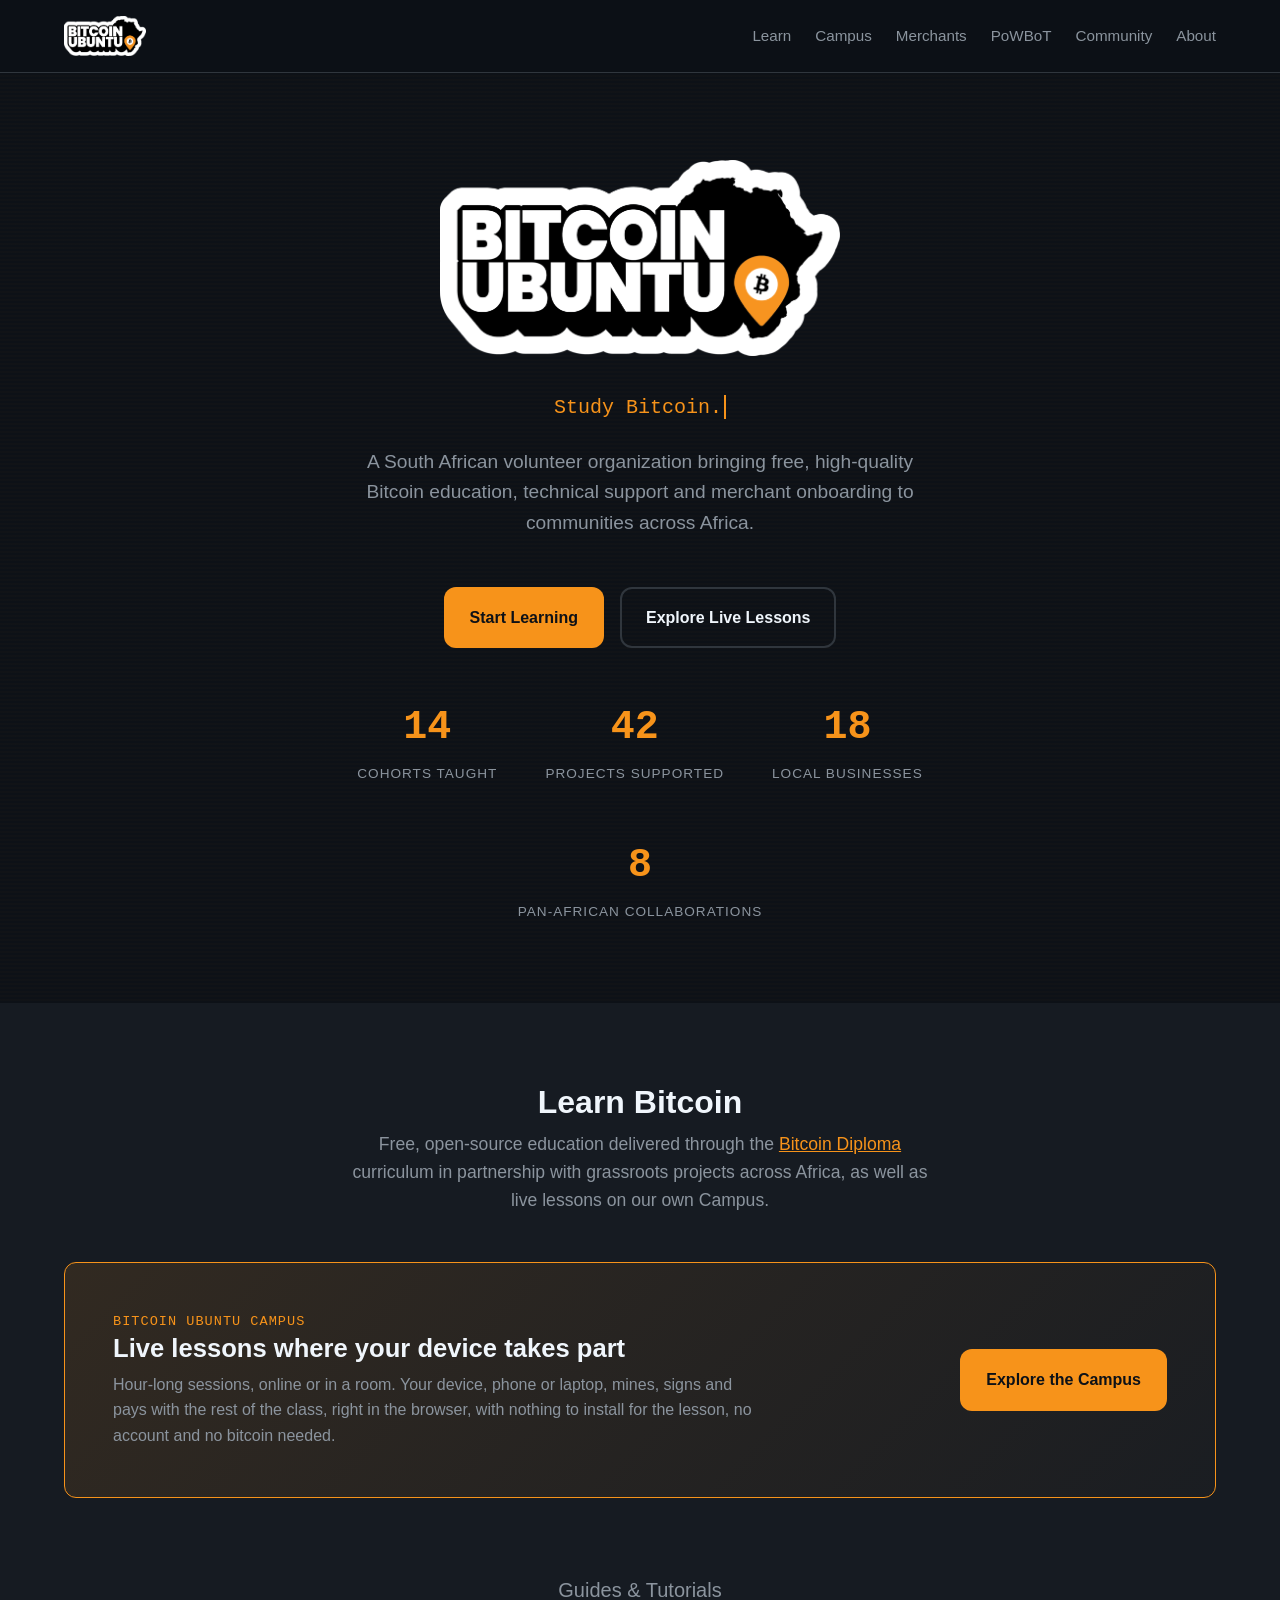
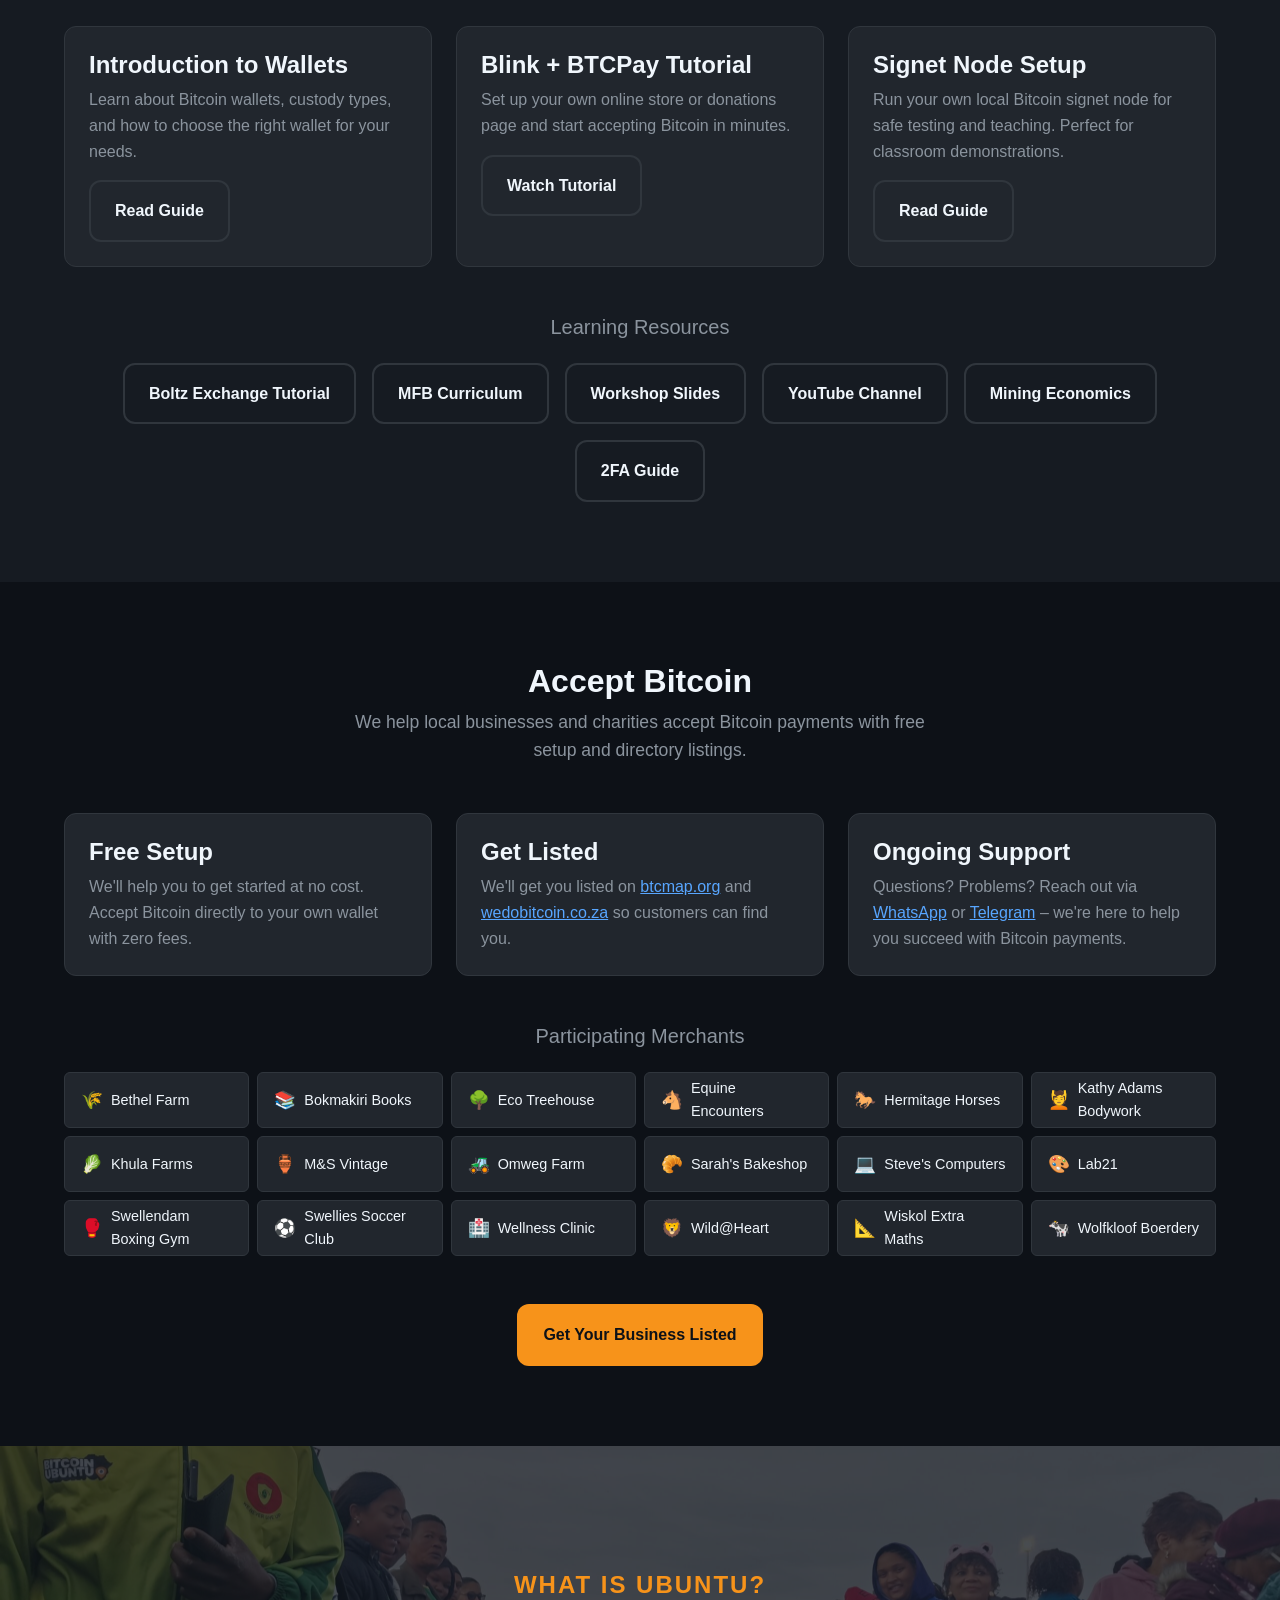
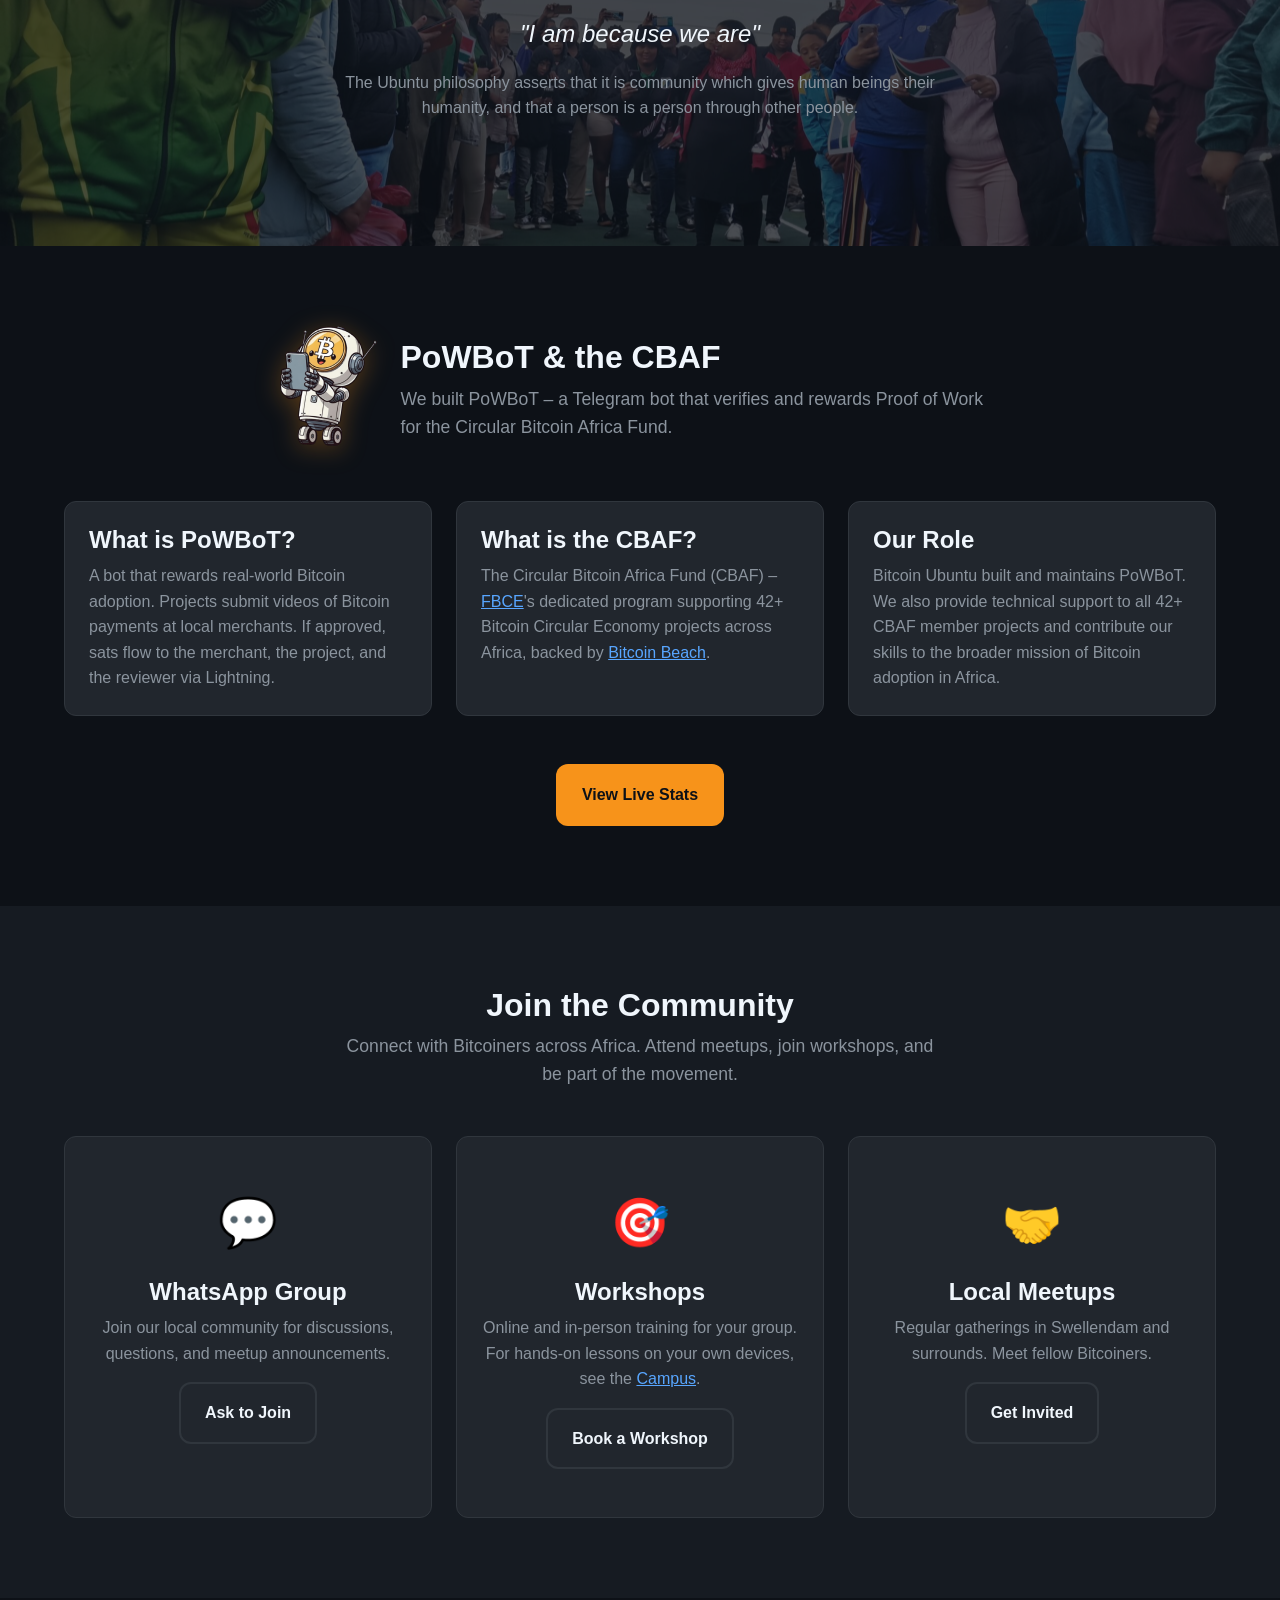
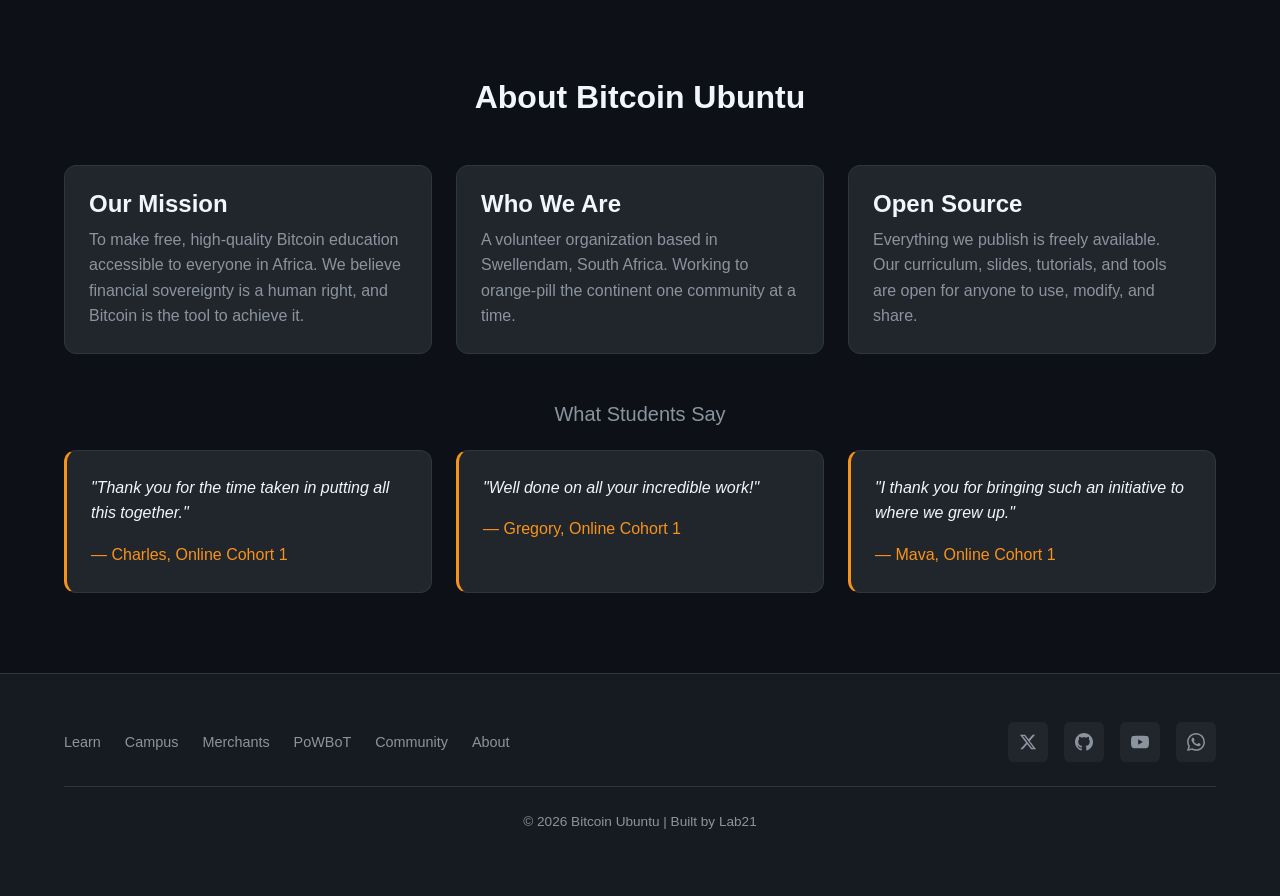
==== commit 5e012ad5: "Learn: drop the Diploma, network and resources cards; link the Diploma The three cards described a c" ====
--- a/index.html
+++ b/index.html
@@ -102,7 +102,7 @@
         <div class="container">
             <div class="section-header">
                 <h2>Learn Bitcoin</h2>
-                <p>Free, open-source education delivered through the Bitcoin Diploma curriculum in partnership with grassroots projects across Africa, and live lessons on our own Campus.</p>
+                <p>Free, open-source education delivered through the <a href="https://curriculum.myfirstbitcoin.org/programs/bitcoin-diploma/en/student-guide/" target="_blank" rel="noopener" style="color: var(--accent-orange); text-decoration: underline;">Bitcoin Diploma</a> curriculum in partnership with grassroots projects across Africa, as well as live lessons on our own Campus.</p>
             </div>
 
             <!-- Bitcoin Ubuntu Campus -->
@@ -114,26 +114,6 @@
                 </div>
                 <a href="https://campus.bitcoinubuntu.org/" class="btn btn-primary">Explore the Campus</a>
             </div>
-
-            <div class="card-grid">
-                <div class="card feature-card">
-                    <div class="feature-icon" aria-hidden="true">🎓</div>
-                    <h3>Bitcoin Diploma</h3>
-                    <p>Comprehensive curriculum developed by <a href="https://myfirstbitcoin.io/" target="_blank" rel="noopener" style="color: var(--accent-orange); text-decoration: underline;">My First Bitcoin</a>. 12+ cohorts graduated with hundreds of students across the continent.</p>
-                    <a href="https://wa.me/27713389109?text=Hi%20Bitcoin%20Ubuntu%2C%20I%27d%20like%20to%20know%20when%20the%20next%20Bitcoin%20Diploma%20cohort%20starts." target="_blank" rel="noopener" class="btn btn-secondary" style="margin-top: var(--spacing-md);">Ask About the Next Cohort</a>
-                </div>
-                <div class="card feature-card">
-                    <div class="feature-icon" aria-hidden="true">🌍</div>
-                    <h3>Pan-African Network</h3>
-                    <p>Collaborating with educators across South Africa, Kenya, Nigeria, Malawi, and Uganda to spread Bitcoin knowledge.</p>
-                </div>
-                <div class="card feature-card">
-                    <div class="feature-icon" aria-hidden="true">📚</div>
-                    <h3>Free Resources</h3>
-                    <p>Guides, tutorials, workshop slides, and video walkthroughs – all open-source and freely available.</p>
-                </div>
-            </div>
-
 
 
             <!-- Guides & Tutorials -->
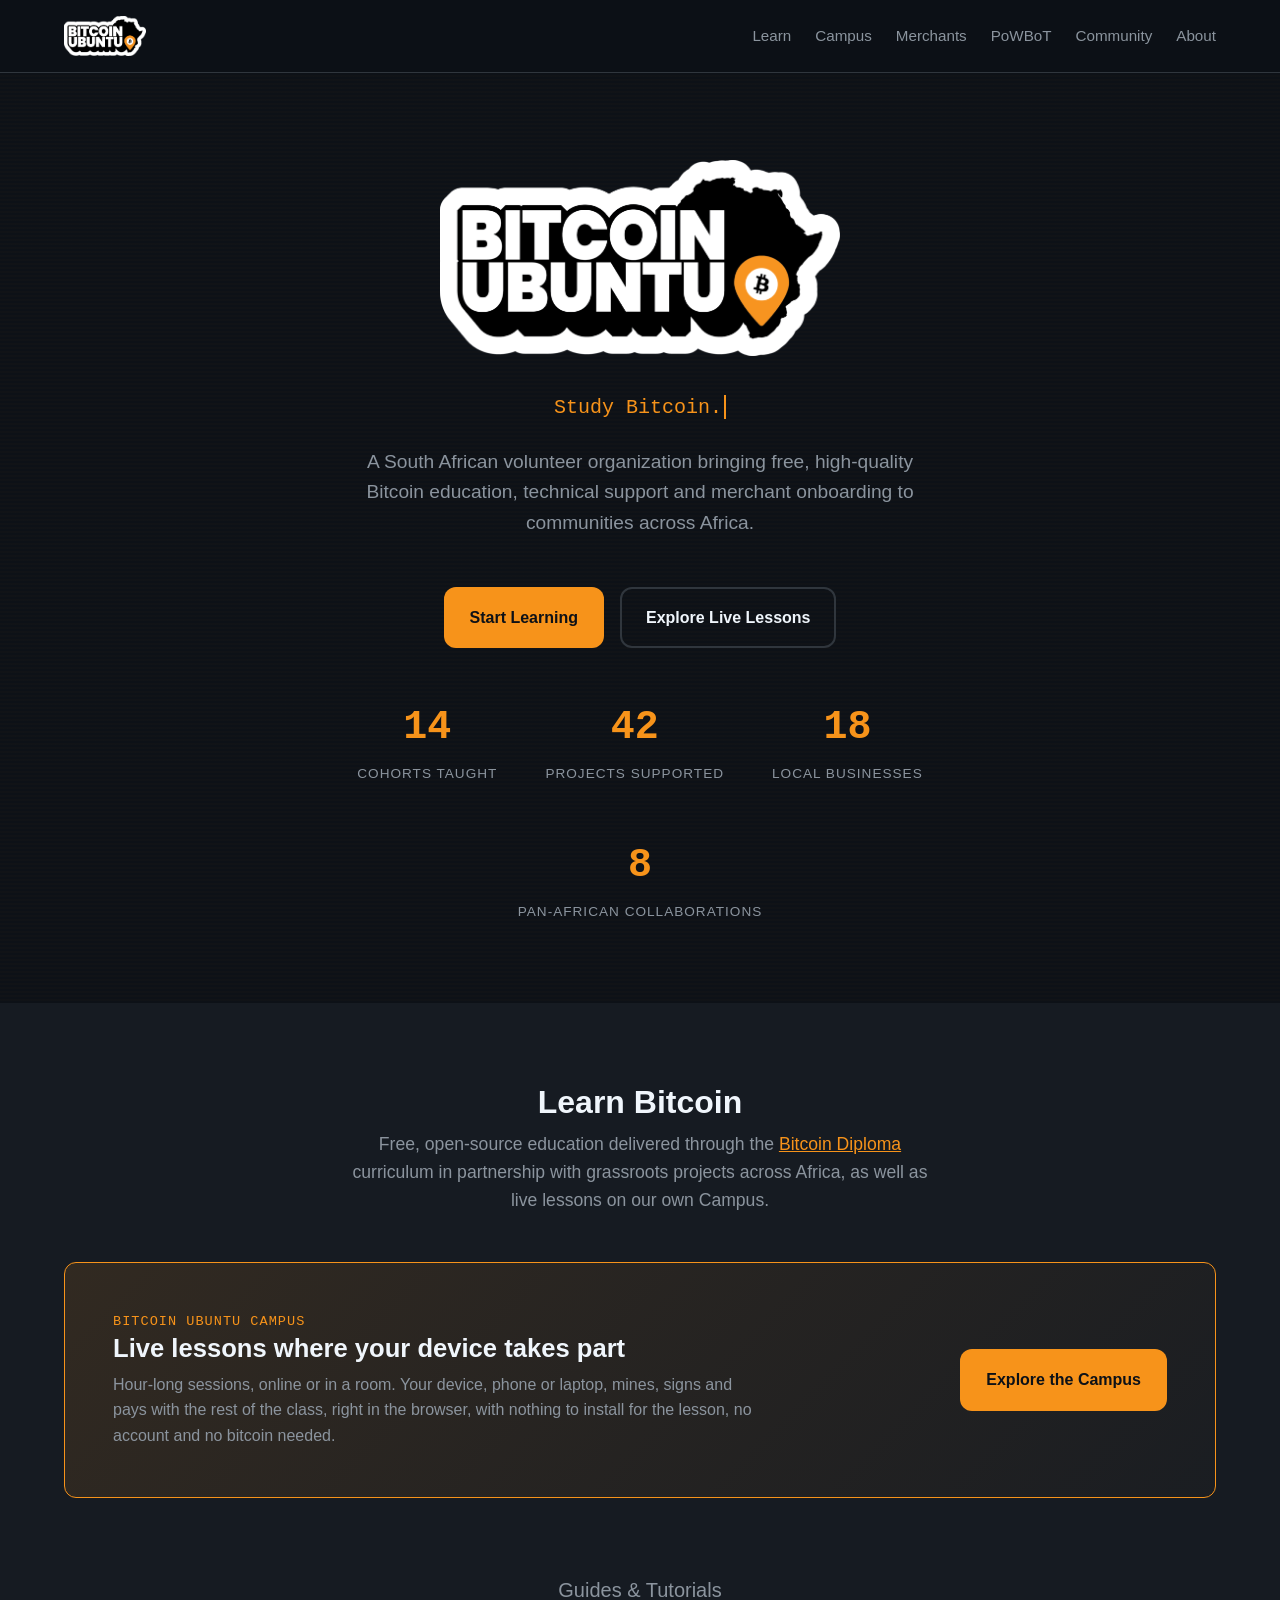
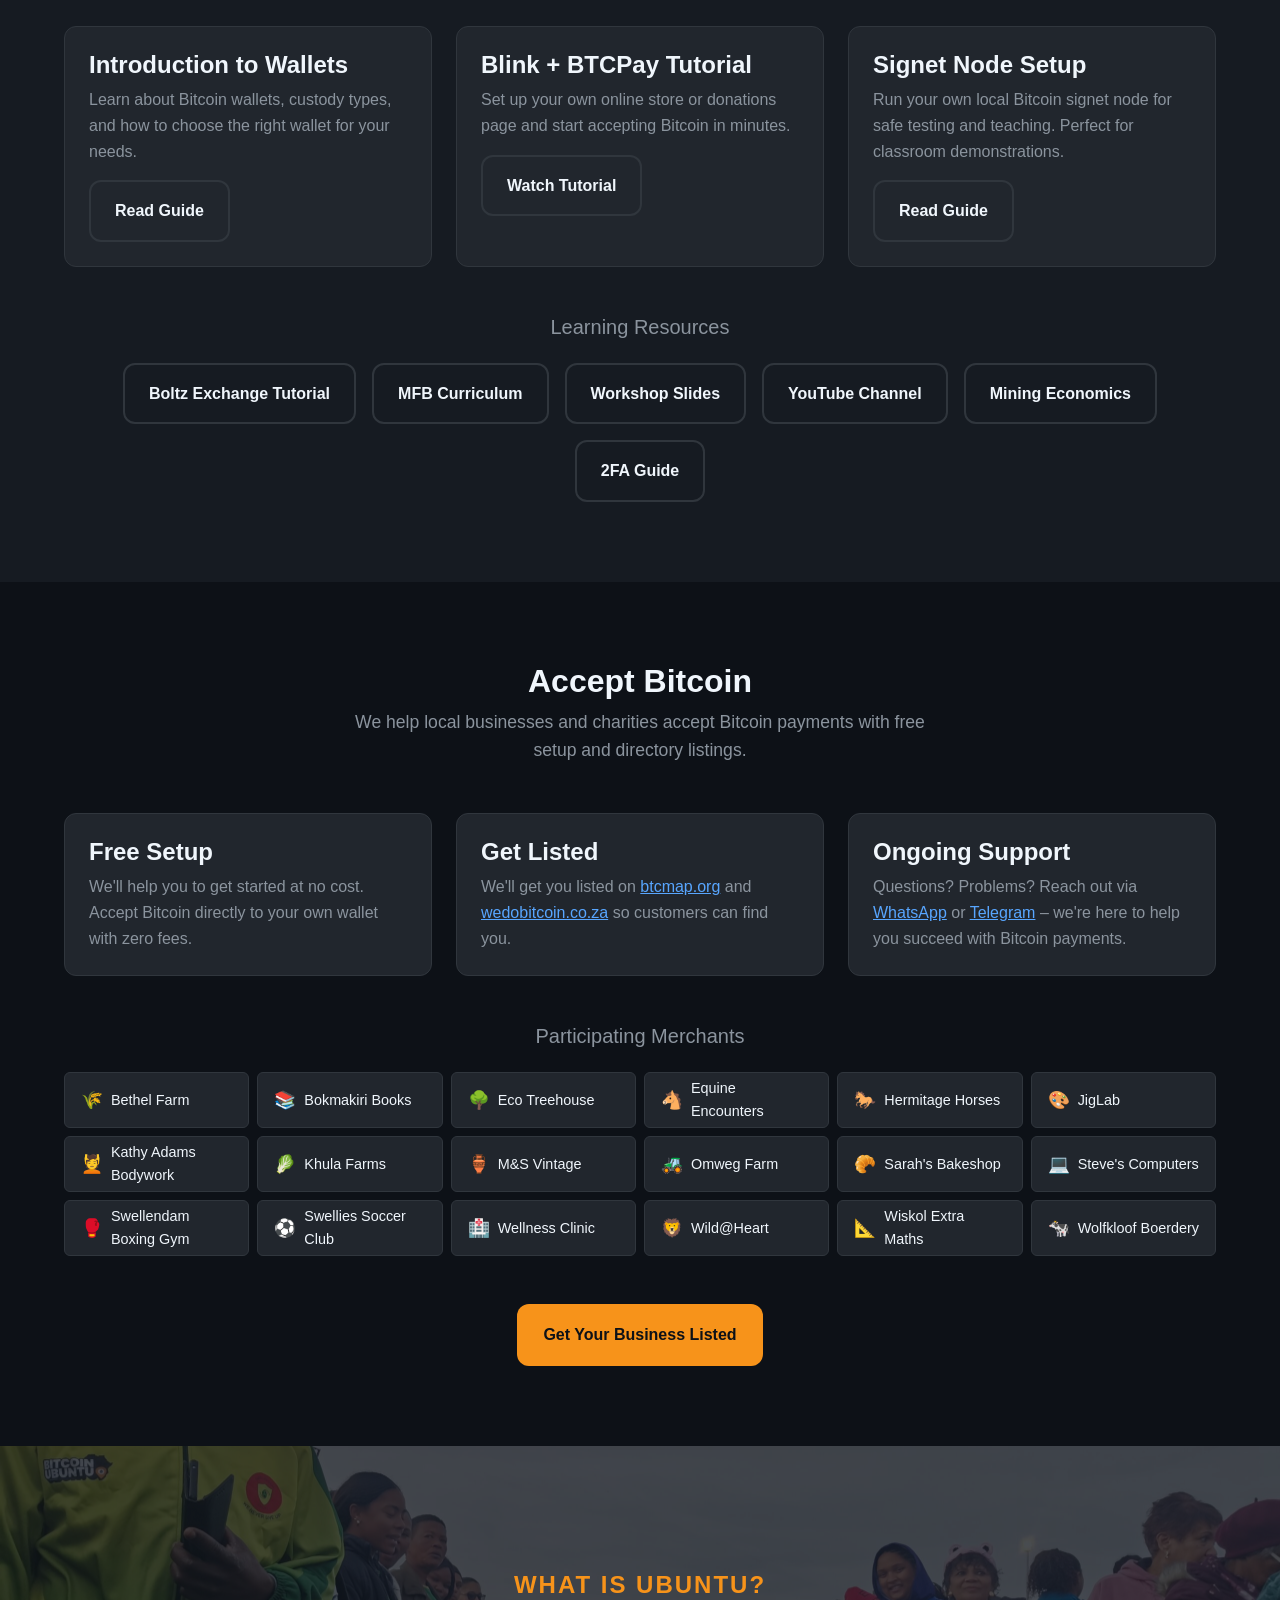
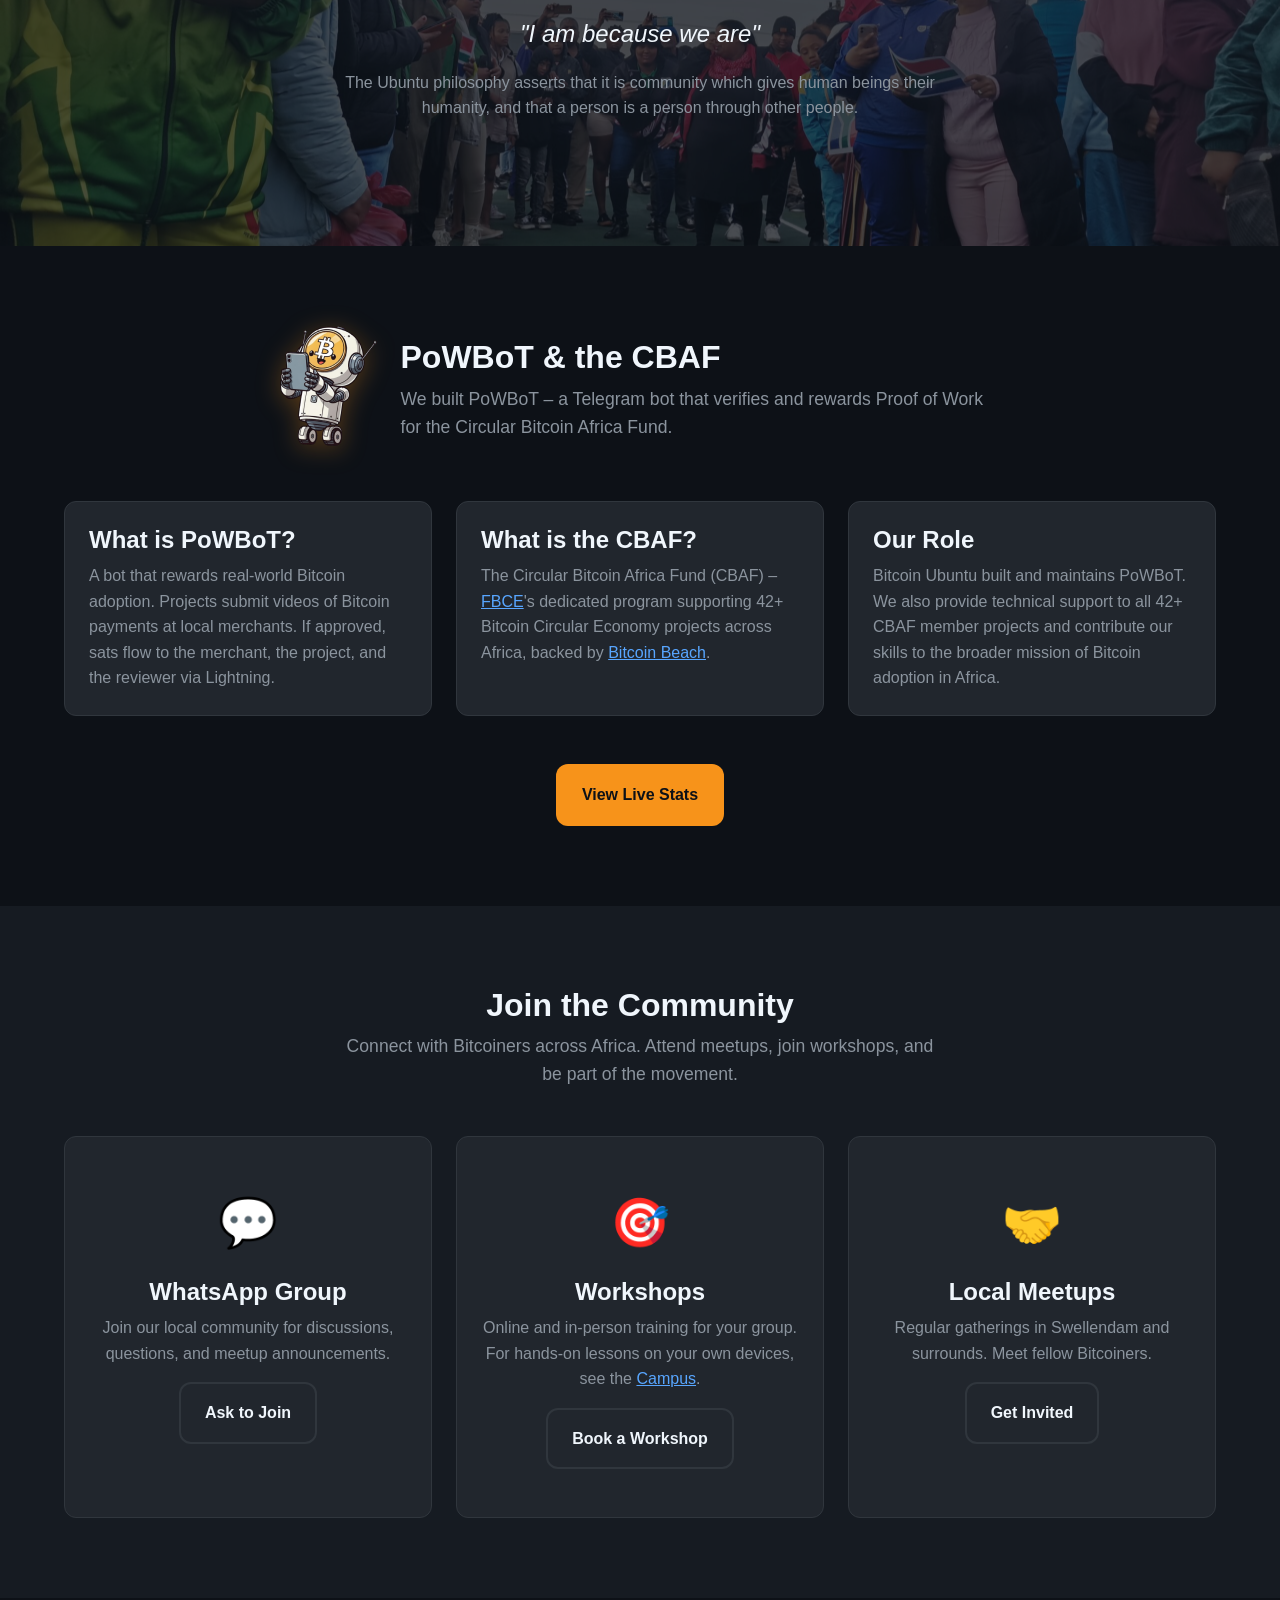
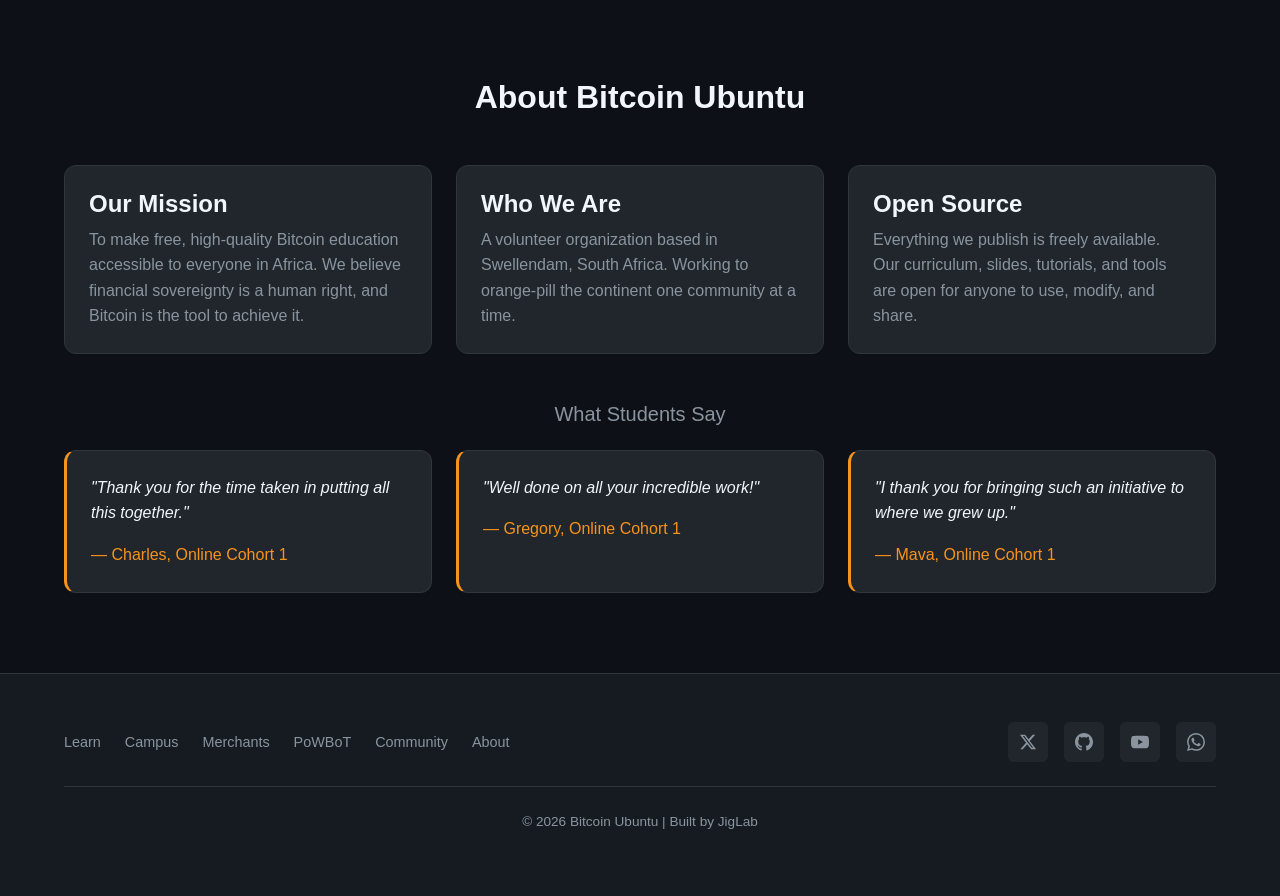
==== commit 3cae9c40: "Rename studio credit from Lab21 to JigLab Footer credits on all six pages now read "Built by JigLab"" ====
--- a/index.html
+++ b/index.html
@@ -76,22 +76,22 @@
 
             <!-- Bitcoin Ubuntu Impact Stats -->
             <div class="hero-stats" id="hero-stats">
-                <div class="hero-stat">
+                <a class="hero-stat" href="#learn">
                     <span class="hero-stat-value">14</span>
                     <span class="hero-stat-label">Cohorts Taught</span>
-                </div>
-                <div class="hero-stat">
+                </a>
+                <a class="hero-stat" href="#powbot">
                     <span class="hero-stat-value">42</span>
                     <span class="hero-stat-label">Projects Supported</span>
-                </div>
-                <div class="hero-stat">
+                </a>
+                <a class="hero-stat" href="#merchants">
                     <span class="hero-stat-value">18</span>
                     <span class="hero-stat-label">Local Businesses</span>
-                </div>
-                <div class="hero-stat">
+                </a>
+                <a class="hero-stat" href="#learn">
                     <span class="hero-stat-value">8</span>
                     <span class="hero-stat-label">Pan-African Collaborations</span>
-                </div>
+                </a>
             </div>
 
         </div>
@@ -390,7 +390,7 @@
                 </div>
             </div>
             <p class="footer-copy">
-                &copy; 2026 Bitcoin Ubuntu | Built by Lab21
+                &copy; 2026 Bitcoin Ubuntu | Built by JigLab
             </p>
         </div>
     </footer>
--- a/assets/css/styles.css
+++ b/assets/css/styles.css
@@ -418,7 +418,15 @@
 }
 
 .hero-stat {
+    display: block;
     text-align: center;
+    color: inherit;
+}
+
+/* Each stat links to the section behind it */
+.hero-stat:hover .hero-stat-label,
+.hero-stat:focus-visible .hero-stat-label {
+    color: var(--accent-orange);
 }
 
 .hero-stat-value {
